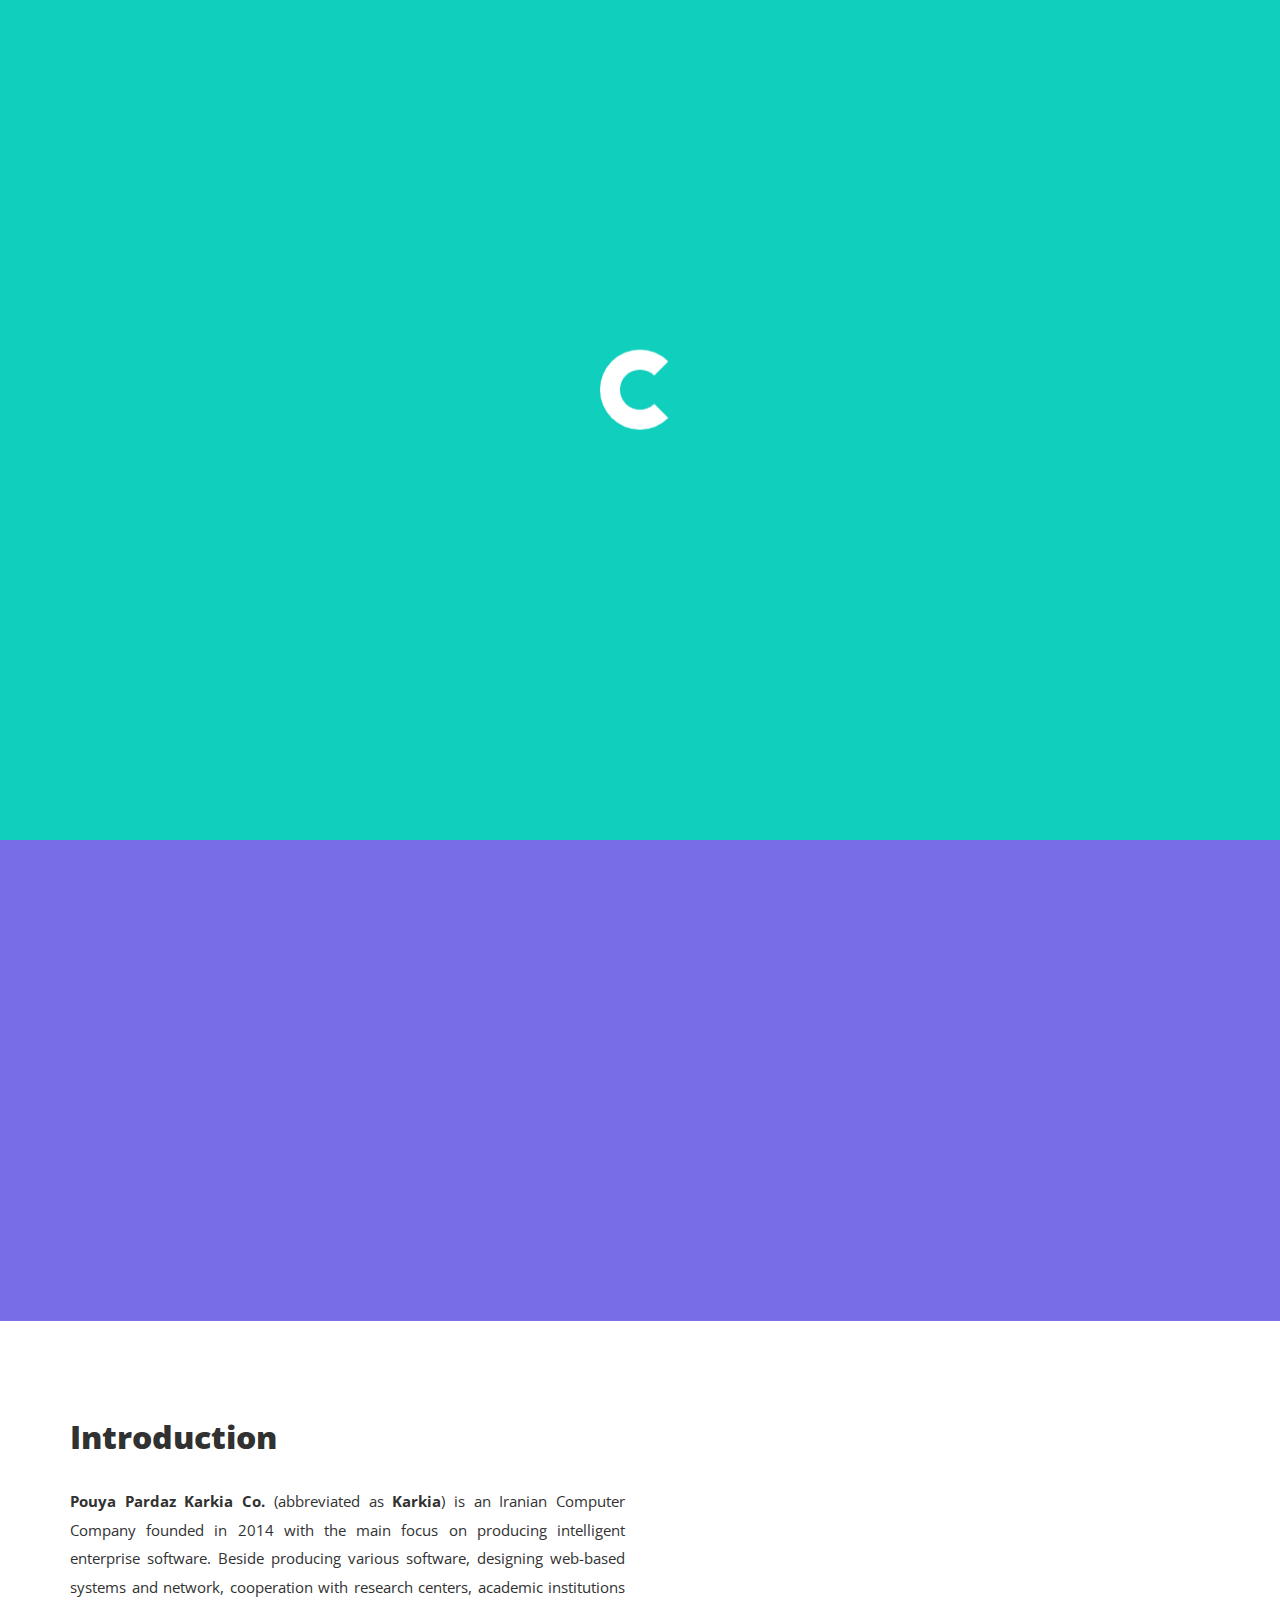
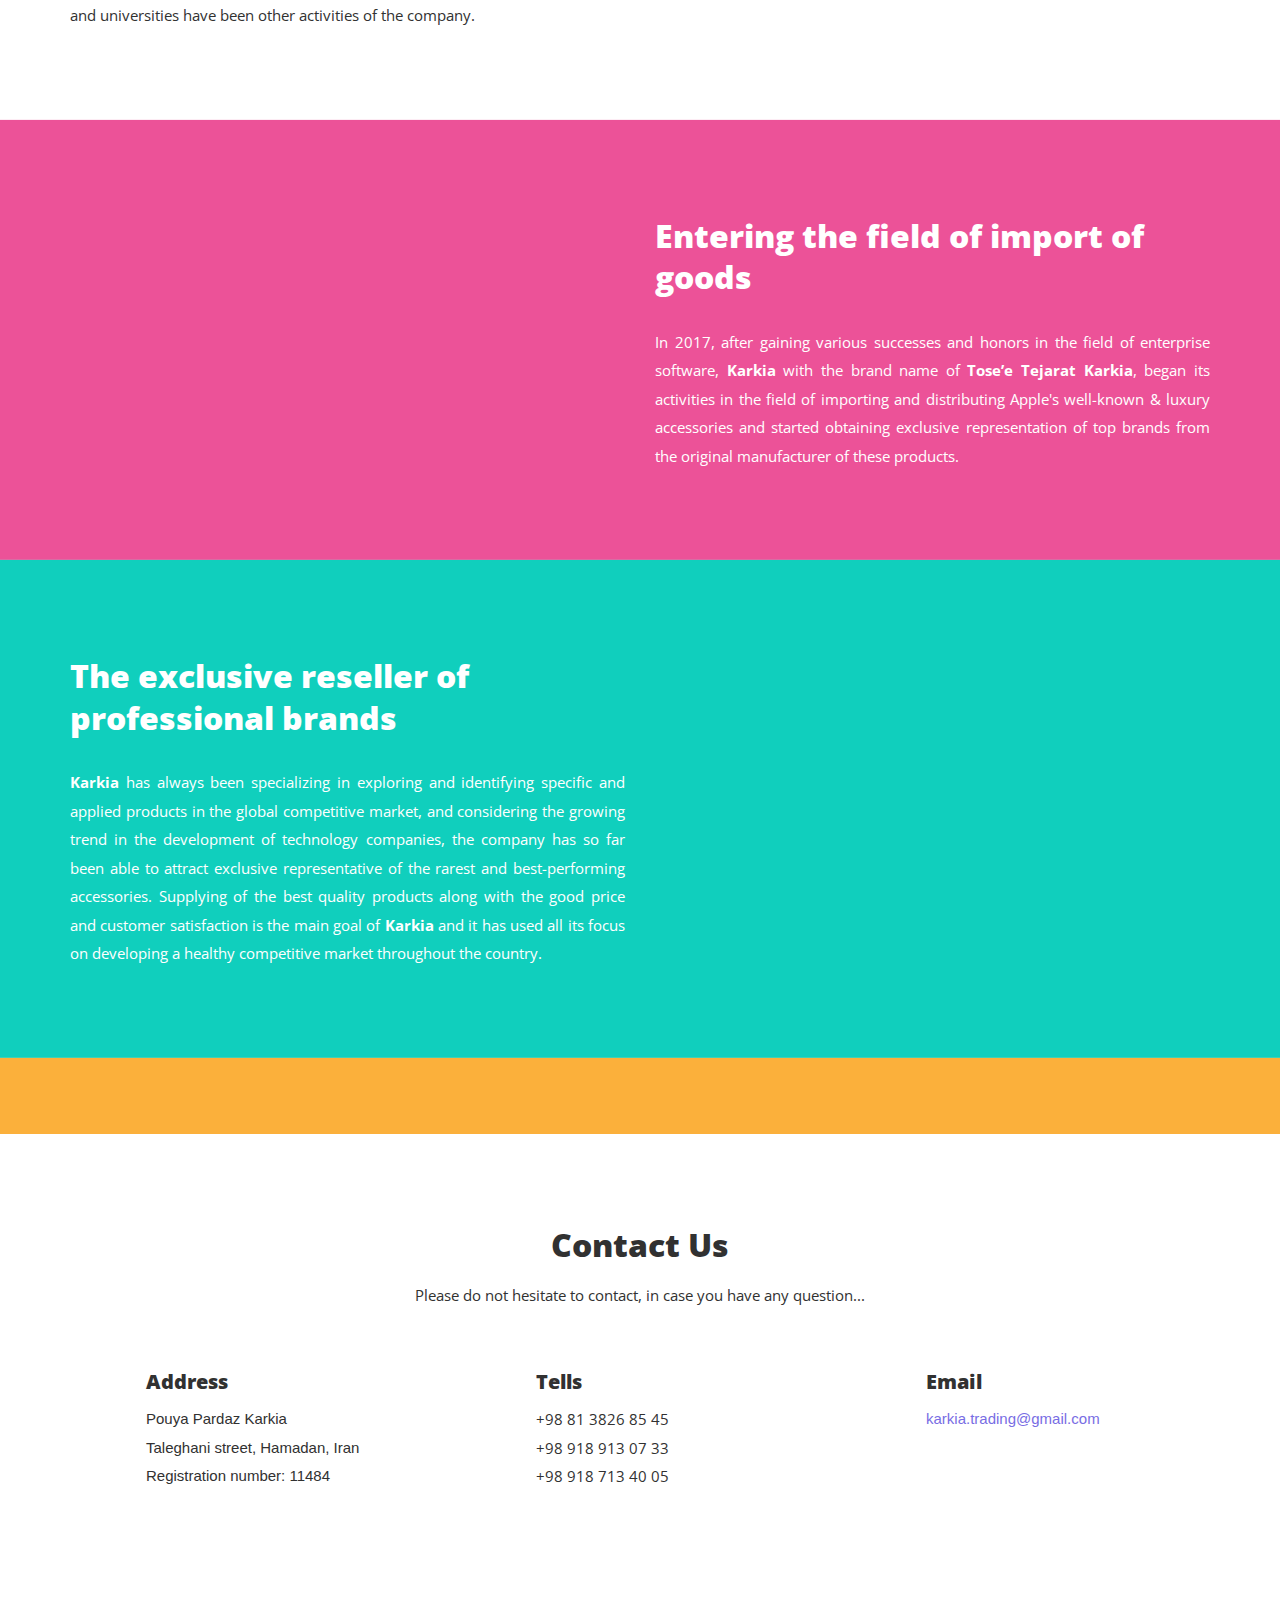
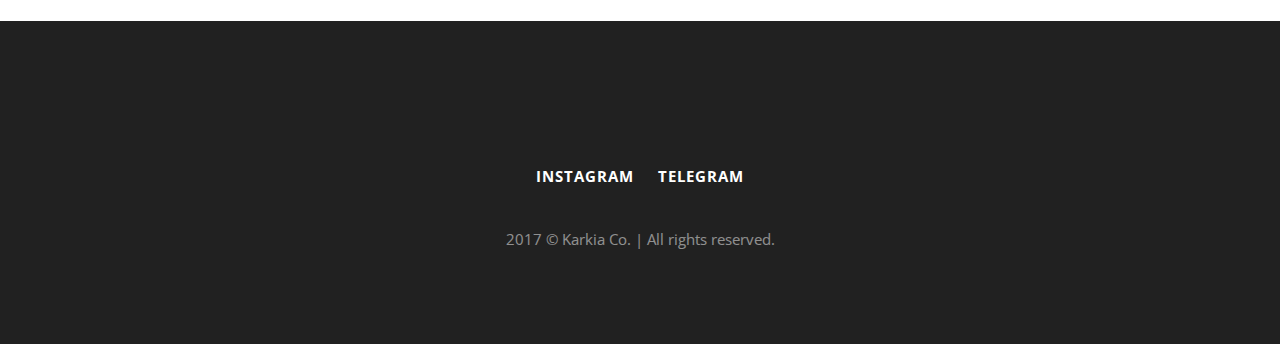
==== en/index.html @ a13c843e "Added english site" ====
<!DOCTYPE html>
<!--[if IE 9 ]><html class="ie ie9 no-js" lang="en"><![endif]-->
<!--[if gt IE 9 | !IE]><!-->
<html class="no-js" lang="en">
<!--<![endif]-->
<head>
    <meta charset="utf-8">
    <meta http-equiv="X-UA-Compatible" content="IE=edge">
    <title>Karkia Co.</title>
    <meta name="description" content="commerce trade karkia">
    <meta name="keywords" content="">
    <meta name="author" content="Kiarash Soleimanzadeh">
    <meta name="viewport" content="width=device-width, initial-scale=1, maximum-scale=1">
    <link rel="apple-touch-icon" href="../assets/images/icon.png">
    <link rel="icon" href="../assets/images/icon.png">
    <link href="https://fonts.googleapis.com/css?family=Lato|Open+Sans" rel="stylesheet">
    <link rel='stylesheet' href='assets/vendor/bootstrap/dist/css/bootstrap.min.css'>
    <link rel='stylesheet' href='assets/stylesheets/vendor.css'>
    <link rel="stylesheet" href="assets/vendor/font-awesome/css/font-awesome.min.css">
    <link rel='stylesheet' href='assets/stylesheets/style.css'>
    <link rel='stylesheet' href='assets/stylesheets/custom.css'>
    <link rel="stylesheet" href="assets/stylesheets/fontiran.css">
    <link rel="stylesheet" href="assets/fonts/yekan.css">
    <link rel="stylesheet" href="assets/fonts/pfont/stylesheet.css">
    <!--link rel="stylesheet" href="assets/stylesheets/rtl.css"-->
    <!--[if lte IE 9]><!-->
    <script src='assets/javascripts/html5shiv.min.js'></script>
    <!--<![endif]-->
</head>
<body class="is-audio-on">

<div class="site">
    <div class="site-loader">
        <div class="site-loader-spinner"></div>
    </div>

    <div class="site-canvas">
        <header class="site-header">
            <nav class="navbar navbar-theme">
                <div class="container">
                    <div class="navbar-header">
                        <button type="button" class="navbar-toggle collapsed" data-toggle="collapse" data-target="#navbar-collapse" aria-expanded="false">
                            <span class="sr-only">Toggle navigation</span>
                            <span class="icon-bar"></span>
                            <span class="icon-bar"></span>
                            <span class="icon-bar"></span>
                        </button>
                        <div class="navbar-brand-wrap">
                            <a class="navbar-brand" href="#">
                                <img src="../assets/images/site-header-logo.png" alt="">

                            </a>
                        </div>
                    </div>

                    <div class="collapse navbar-collapse" id="navbar-collapse">
                        <ul class="nav navbar-nav navbar-right">
                            <li class="active"><a href="#home">Home</a></li>
                            <li><a href="#about">About us</a></li>
                            <li><a href="#brand">Brands</a></li>
                            <li><a href="#contact">Contact</a></li>
                            <li><a href="/" class="lang-link">Fa(IR)</a></li>
                        </ul>
                    </div>
                </div>
            </nav>
        </header>
        <main class="site-main">
            <div id="home" class="section block-primary position-r align-c-xs-max">
                <div id="particles-js" class="site-bg">
                    <div class="site-bg-video"></div>
                    <div class="site-bg-overlay"></div>
                    <div class="site-bg-effect layer" data-depth=".30"></div>
                    <canvas class="site-bg-canvas layer" data-depth=".30"></canvas>
                </div>

                <div class="container">
                    <div class="row row-table">
                        <div class="col-sm-6 m-t-60-xs-max">
                                <div class="col-inner clearfix">
                                    <div data-sr="left">
                                        <svg xmlns="http://www.w3.org/2000/svg" id="homelogo" xmlns:xlink="http://www.w3.org/1999/xlink" x="0px" y="0px" width="512px" height="512px" viewBox="0 0 512 512" enable-background="new 0 0 512 512" xml:space="preserve" class="draw">
                                            <path d="M395.749,272.046c-0.647-64.841,52.879-95.938,55.271-97.483c-30.075-44.01-76.925-50.039-93.62-50.736
                                                c-39.871-4.037-77.798,23.474-98.033,23.474c-20.184,0-51.409-22.877-84.476-22.276c-43.458,0.646-83.529,25.269-105.906,64.19
                                                c-45.152,78.35-11.563,194.42,32.445,257.963c21.504,31.103,47.146,66.038,80.813,64.79c32.421-1.294,44.681-20.979,83.878-20.979
                                                c39.196,0,50.214,20.979,84.524,20.335c34.888-0.648,56.991-31.699,78.347-62.898c24.694-36.084,34.862-71.019,35.462-72.812
                                                C463.679,375.26,396.423,349.495,395.749,272.046z M331.281,81.761C349.15,60.082,361.211,30.005,357.921,0
                                                c-25.739,1.048-56.938,17.145-75.405,38.775c-16.57,19.188-31.074,49.813-27.187,79.218
                                                C284.062,120.235,313.393,103.391,331.281,81.761z"/>
                                            </svg>
                                    </div>
                                </div>
                        </div>
                        <div class="col-sm-6 col-md-p-l-1">
                            <div class="col-inner " data-sr="right">
                                <div class="section-heading">
                                    <h5>Pouya Pardaz Karkia Co. branded:</h5>
                                    <h1>Tose’e Tejarat Karkia</h1>
                                    <p>The exclusive importer and distributor of Apple's premium luxury accessories brands</p>
                                </div>
                                <div class="section-content">
                                    <a class="btn btn-pink m-y-5" href="#brand">Brands</a>
                                    <a class="btn btn-warning m-y-5" href="#contact">Contact</a>
                                </div>
                            </div>
                        </div>
                    </div>
                </div>
            </div>

            <div id="about" class="section block-default align-c-xs-max">
                    <div class="container">
                      <div class="row row-table">
                        <div class="col-sm-6">
                          <div class="col-inner">
                            <div class="section-heading">
                              <h5></h5>
                              <h2 style="text-transform: none;">Introduction</h2>
                            </div> <!-- .section-heading -->
                            <!-- <div class="section-content">
                              <ul class="icon-list align-l m-t-30">
                                <li><img src="#" alt=""> </li>
                                <li><img src="#" alt=""> </li>
                                <li><img src="#" alt=""> </li>
                              </ul>
                              <a class="btn btn-primary m-y-5" href="#brief_2">test</a>
                              <a class="btn btn-invert m-y-5" href="#brief_2">test</a>
                            </div> .section-content -->
                            <div class="section-content">
                                <p class="text-justify"><strong>Pouya Pardaz Karkia Co.</strong> (abbreviated as <strong>Karkia</strong>) is an Iranian Computer Company founded in 2014 with the main focus on producing intelligent enterprise software. Beside producing various software, designing web-based systems and network, cooperation with research centers, academic institutions and universities have been other activities of the company.</p>
                            </div>
                          </div>
                        </div>
                        <div class="col-sm-6 m-t-60-xs-max p-l-60-md-min">
                          <div class="col-inner clearfix about-image-left">
                            <img class="img-responsive float-r-sm-min m-x-auto-xs-max" src="../assets/images/resume.png" alt="" data-sr="right">
                          </div>
                        </div>
                      </div>
                    </div>
                  </div>
                  <div id="brief_2" class="section block-pink align-c-xs-max">
                    <div class="container">
                      <div class="row row-table">
                        <div class="col-sm-6 m-b-60-xs-max p-r-60-md-min">
                          <div class="col-inner clearfix about-image-right">
                            <img class="img-responsive float-l-sm-min m-x-auto-xs-max" src="../assets/images/box.png" alt="" data-sr="left">
                          </div>
                        </div>
                        <div class="col-sm-6">
                          <div class="col-inner">
                            <div class="section-heading">
                              <h5></h5>
                              <h2 style="text-transform: none;">Entering the field of import of goods</h2>
                            </div>
                            <div class="section-content">
                              <p class="text-justify">In 2017, after gaining various successes and honors in the field of enterprise software, <strong>Karkia</strong> with the brand name of <strong>Tose’e Tejarat Karkia</strong>, began its activities in the field of importing and distributing Apple's well-known & luxury accessories and started obtaining exclusive representation of top brands from the original manufacturer of these products.</p>
                            </div>
                          </div>
                        </div>
                      </div>
                    </div>
                  </div>
                  <div id="brief_3" class="section block-success align-c-xs-max">
                    <div class="container">
                      <div class="row row-table">
                        <div class="col-sm-6">
                          <div class="col-inner">
                            <div class="section-heading">
                              <h5></h5>
                              <h2 style="text-transform: none;">The exclusive reseller of professional brands</h2>
                            </div>
                            <div class="section-content">
                                <p class="text-justify"><strong>Karkia</strong> has always been specializing in exploring and identifying specific and applied products in the global competitive market, and considering the growing trend in the development of technology companies, the company has so far been able to attract exclusive representative of the rarest and best-performing accessories. Supplying of the best quality products along with the good price and customer satisfaction is the main goal of <strong>Karkia</strong> and it has used all its focus on developing a healthy competitive market throughout the country.</p>
                            </div>
                          </div>
                        </div>
                        <div class="col-sm-6 m-t-60-xs-max p-l-60-md-min">
                          <div class="col-inner clearfix about-image-left">
                            <img class="img-responsive float-r-sm-min m-x-auto-xs-max" src="../assets/images/loyalty.png" alt="" data-sr="right">
                          </div>
                        </div>
                      </div>
                    </div>
                  </div>

            <div id="brand" class="section block-warning align-c-xs-max">
                <div class="container">
                    <div class="row row-table">
                        <div class="col-sm-12 ">
                            <div class="col-inner">
                                    <div class="heading-title text-center">
                                        <h3 class="text-uppercase">Brands</h3>
                                        <p class="p-top-30 half-txt">Importer and Distributor of the following brands</p>
                                    </div>
                                    <div data-sr="bottom">
                                        <div class="col-md-3 col-sm-3">
                                                <div class="hover ehover1">
                                                    <img class="img-responsive" src="../assets/images/wc.jpg" alt="woodcessories">
                                                    <div class="overlay">
                                                        <h2 style="font-family: sans-serif, Tahoma; font-weight: 300; letter-spacing: 2px;">Woodcessories</h2>
                                                    </div>
                                                </div>
                                            </div>
                                            <div class="col-md-3 col-sm-3">
                                                <div class="hover ehover1">
                                                    <img class="img-responsive" src="../assets/images/st.jpg" alt="satechi">
                                                    <div class="overlay">
                                                        <h2 style="font-family: sans-serif, Tahoma; font-weight: 300; letter-spacing: 2px;">Satechi</h2>
                                                    </div>
                                                </div>
                                            </div>
                                            <div class="col-md-3 col-sm-3">
                                                <div class="hover ehover1">
                                                    <img class="img-responsive" src="../assets/images/nu.jpg" alt="nativeunion">
                                                    <div class="overlay">
                                                        <h2 style="font-family: sans-serif, Tahoma; font-weight: 300; letter-spacing: 2px;">NativeUnion</h2>
                                                    </div>
                                                </div>
                                            </div>
                                            <div class="col-md-3 col-sm-3">
                                                <div class="hover ehover1">
                                                    <img class="img-responsive" src="../assets/images/in.jpg" alt="insta360">
                                                    <div class="overlay">
                                                        <h2 style="font-family: sans-serif, Tahoma; font-weight: 300; letter-spacing: 2px;">Insta360</h2>
                                                    </div>
                                                </div>
                                            </div>
                                    </div>
                                </div>
                            </div>
                        </div>
                    </div>
                </div>
            </div>

            <div id="contact" class="section block-default">
                <div class="container">
                    <div class="section-heading text-center ">
                        <h2>Contact us</h2>
                        <p>Please do not hesitate to contact, in case you have any question...</p>
                    </div>
                    <div class="row section-content m-t-60-sm-min">
                        <div class="col-sm-4 col-md-4 ">
                                <div class="col-inner ">
                                    <div class="icon-box _left">
                                        <div class="icon-box-media">
                                            <img src="../assets/images/visit.png" alt="" data-sr="bottom">
                                        </div>
                                        <div class="icon-box-heading">
                                            <h4>Address</h4>
                                        </div>
                                        <div class="icon-box-content" style="font-family: sans-serif, Arial, Helvetica;">
                                            <span>Pouya Pardaz Karkia</span>
                                            <br>
                                            <span>Taleghani street, Hamadan, Iran</span>
                                            <br>
                                            <span>Registration number: 11484</span>
                                        </div>
                                    </div>
                                </div>
                        </div>
                        <div class="col-sm-4 col-md-4 ">
                                <div class="col-inner ">
                                    <div class="icon-box _left">
                                        <div class="icon-box-media">
                                            <img src="../assets/images/iphone.png" alt="" data-sr="bottom">
                                        </div>
                                        <div class="icon-box-heading">
                                            <h4>Tells</h4>
                                        </div>
                                        <div class="icon-box-content ltr">
                                            <div>+98 81 3826 85 45</div>
                                            <div>+98 918 913 07 33</div>
                                            <div>+98 918 713 40 05</div>
                                        </div>
                                    </div>
                                </div>
                        </div>
                        <div class="col-sm-4 col-md-4 ">
                            <div class="col-inner ">
                                <div class="icon-box _left">
                                    <div class="icon-box-media">
                                        <img src="../assets/images/email.png" alt="" data-sr="bottom">
                                    </div>
                                    <div class="icon-box-heading">
                                        <h4>Email</h4>
                                    </div>
                                    <div class="icon-box-content font-sub">
                                        <span><a style="font-family: sans-serif, Arial, Helvetica;" href="mailto:karkia.trading@gmail.com">karkia.trading@gmail.com</a></span>
                                    </div>
                                </div>
                            </div>
                        </div>
                    </div>
                </div>
            </div>
            <div id="map-canvas"></div>
        </main>
        <footer class="site-footer block-invert">
            <div class="container ">
                <img class="site-footer-logo img-responsive" style="width: 100px;" src="../assets/images/site-header-logo.png" data-sr="bottom">
                <ul class="site-footer-social-list">
                    <li><a href="https://instagram.com/KarkiaCompany" target="_blank">Instagram</a></li>
                    <li><a href="https://t.me/KarkiaCompany" target="_blank">Telegram</a></li>
                </ul>
                <p class="site-footer-copyright">2017 © <a href="#home" target="_blank">Karkia Co.</a> | All rights reserved.</p>
            </div>
        </footer>
    </div>
</div>

<script src="assets/javascripts/jquery-1.11.3.min.js"></script>
<script src='assets/vendor/bootstrap/dist/js/bootstrap.min.js'></script>
<script src='assets/javascripts/plugin.js'></script>
<script src='assets/javascripts/variable-video.js'></script>
<script src='assets/javascripts/main.js'></script>

<!--
<script>
    (function(b,o,i,l,e,r){b.GoogleAnalyticsObject=l;b[l]||(b[l]=
    function(){(b[l].q=b[l].q||[]).push(arguments)});b[l].l=+new Date;
    e=o.createElement(i);r=o.getElementsByTagName(i)[0];
    e.src='https://www.google-analytics.com/analytics.js';
    r.parentNode.insertBefore(e,r)}(window,document,'script','ga'));
    ga('create','UA-XXXXX-X','auto');ga('send','pageview');
</script>
-->
</body>
</html>
---- en/assets/stylesheets/vendor.css ----
@charset "UTF-8";

.mb_YTPBar,.mb_YTPBar span.mb_YTPUrl a{color:#fff}@font-face{font-family:ytpregular;src:url(../fonts/ytp-regular.html)}@font-face{font-family:ytpregular;src:url("[data-uri])format('woff'"),url("../fonts/ytp-regular.ttf)format('truetype'")}.mb_YTPlayer:focus{outline:0}.mbYTP_wrapper{display:block;transform:translateZ(0)translate3d(0,0,0);transform-style:preserve-3d;perspective:1000;-webkit-backface-visibility:hidden;backface-visibility:hidden;box-sizing:border-box}.mb_YTPlayer .loading{position:absolute;top:10px;right:10px;font-size:12px;color:#fff;background:rgba(0,0,0,.51);text-align:center;padding:2px 4px;border-radius:5px;font-family:Droid Sans,sans-serif;-webkit-animation:fade .1s infinite alternate;animation:fade .1s infinite alternate}@-webkit-keyframes fade{0%{opacity:.5}100%{opacity:1}}@keyframes fade{0%{opacity:.5}100%{opacity:1}}.fullscreen{display:block!important;position:fixed!important;width:100%!important;height:100%!important;top:0!important;left:0!important;margin:0!important;border:none!important;opacity:1!important}.mbYTP_wrapper iframe{max-width:4000px!important}.inline_YTPlayer{margin-bottom:20px;vertical-align:top;position:relative;left:0;overflow:hidden;border-radius:4px;box-shadow:0 0 5px rgba(0,0,0,.7);background:rgba(0,0,0,.5)}.inline_YTPlayer img{border:none!important;margin:0!important;padding:0!important;transform:none!important}.mb_YTPBar,.mb_YTPBar .buttonBar{box-sizing:border-box;left:0;padding:5px;width:100%}.mb_YTPBar .ytpicon{font-size:20px;font-family:ytpregular}.mb_YTPBar .mb_YTPUrl.ytpicon{font-size:30px}.mb_YTPBar{transition:opacity .5s;display:block;height:10px;background:#333;position:fixed;bottom:0;text-align:left;z-index:1000;font:14px/16px sans-serif;opacity:.1}.mb_YTPBar.visible,.mb_YTPBar:hover{opacity:1}.mb_YTPBar .buttonBar{transition:all .5s;background:0 0;font:12px/14px Calibri;position:absolute;top:-30px}.mb_YTPBar:hover .buttonBar{background:rgba(0,0,0,.4)}.mb_YTPBar span{display:inline-block;font:16px/20px Calibri,sans-serif;position:relative;width:30px;height:25px;vertical-align:middle}.mb_YTPBar span.mb_YTPTime{width:130px}.mb_YTPBar span.mb_OnlyYT,.mb_YTPBar span.mb_YTPUrl{position:absolute;width:auto;display:block;top:6px;right:10px;cursor:pointer}.mb_YTPBar span.mb_YTPUrl img{width:60px}.mb_YTPBar span.mb_OnlyYT{left:300px;right:auto}.mb_YTPBar span.mb_OnlyYT img{width:25px}.mb_YTPBar .mb_YTPMuteUnmute,.mb_YTPBar .mb_YTPPlaypause,.mb_YTPlayer .mb_YTPBar .mb_YTPPlaypause img{cursor:pointer}.mb_YTPBar .mb_YTPProgress{height:10px;width:100%;background:#222;bottom:0;left:0}.mb_YTPBar .mb_YTPLoaded{height:10px;width:0;background:#444;left:0}.mb_YTPBar .mb_YTPseekbar{height:10px;width:0;background:#000;bottom:0;left:0;box-shadow:rgba(82,82,82,.47)1px 1px 3px}.mb_YTPBar .YTPOverlay{backface-visibility:hidden;-webkit-backface-visibility:hidden;-webkit-transform-style:"flat";box-sizing:border-box}.YTPOverlay.raster{background:url(images/raster.html)}.YTPOverlay.raster.retina{background:url(images/raster%402x.html)}.YTPOverlay.raster-dot{background:url(images/raster_dot.html)}.YTPOverlay.raster-dot.retina{background:url(images/raster_dot%402x.html)}.mb_YTPBar .simpleSlider{position:relative;width:100px;height:10px;border:1px solid #fff;overflow:hidden;box-sizing:border-box;margin-right:10px;cursor:pointer!important;border-radius:3px}.mb_YTPBar.compact .simpleSlider{width:40px}.mb_YTPBar .simpleSlider.muted{opacity:.3}.mb_YTPBar .level{position:absolute;left:0;bottom:0;background-color:#fff;box-sizing:border-box}.mb_YTPBar .level.horizontal{height:100%;width:0}.mb_YTPBar .level.vertical{height:auto;width:100%}

.kenburnsy{position:relative;overflow:hidden;width:100%}.kenburnsy.fullscreen{position:absolute;top:0;right:0;bottom:0;left:0;z-index:-1}.kenburnsy img{display:none}.kenburnsy .slide{position:absolute;top:0;right:0;bottom:0;left:0;background-position:center center;-webkit-background-size:cover;background-size:cover;background-repeat:no-repeat;-webkit-transform:translateZ(0);transform:translateZ(0);-webkit-transform-origin:center;-ms-transform-origin:center;transform-origin:center}.ss{position:relative;overflow:hidden;width:100%}.ss.fullscreen{position:absolute;top:0;right:0;bottom:0;left:0;z-index:-1}.ss img{display:none}.ss .slide{position:absolute;top:0;right:0;bottom:0;left:0;background-position:center center;-webkit-background-size:cover;background-size:cover;background-repeat:no-repeat;-webkit-transform:translateZ(0);transform:translateZ(0);-webkit-transform-origin:center;-ms-transform-origin:center;transform-origin:center}

.waves-effect{position:relative;cursor:pointer;display:inline-block;overflow:hidden;-webkit-user-select:none;-moz-user-select:none;-ms-user-select:none;user-select:none;-webkit-tap-highlight-color:transparent}.waves-effect .waves-ripple{position:absolute;border-radius:50%;width:100px;height:100px;margin-top:-50px;margin-left:-50px;opacity:0;background:rgba(0,0,0,.2);background:-webkit-radial-gradient(rgba(0,0,0,.2) 0,rgba(0,0,0,.3) 40%,rgba(0,0,0,.4) 50%,rgba(0,0,0,.5) 60%,rgba(255,255,255,0) 70%);background:-o-radial-gradient(rgba(0,0,0,.2) 0,rgba(0,0,0,.3) 40%,rgba(0,0,0,.4) 50%,rgba(0,0,0,.5) 60%,rgba(255,255,255,0) 70%);background:-moz-radial-gradient(rgba(0,0,0,.2) 0,rgba(0,0,0,.3) 40%,rgba(0,0,0,.4) 50%,rgba(0,0,0,.5) 60%,rgba(255,255,255,0) 70%);background:radial-gradient(rgba(0,0,0,.2) 0,rgba(0,0,0,.3) 40%,rgba(0,0,0,.4) 50%,rgba(0,0,0,.5) 60%,rgba(255,255,255,0) 70%);-webkit-transition:all .5s ease-out;-moz-transition:all .5s ease-out;-o-transition:all .5s ease-out;transition:all .5s ease-out;-webkit-transition-property:-webkit-transform,opacity;-moz-transition-property:-moz-transform,opacity;-o-transition-property:-o-transform,opacity;transition-property:transform,opacity;-webkit-transform:scale(0) translate(0,0);-moz-transform:scale(0) translate(0,0);-ms-transform:scale(0) translate(0,0);-o-transform:scale(0) translate(0,0);transform:scale(0) translate(0,0);pointer-events:none}.waves-effect.waves-light .waves-ripple{background:rgba(255,255,255,.4);background:-webkit-radial-gradient(rgba(255,255,255,.2) 0,rgba(255,255,255,.3) 40%,rgba(255,255,255,.4) 50%,rgba(255,255,255,.5) 60%,rgba(255,255,255,0) 70%);background:-o-radial-gradient(rgba(255,255,255,.2) 0,rgba(255,255,255,.3) 40%,rgba(255,255,255,.4) 50%,rgba(255,255,255,.5) 60%,rgba(255,255,255,0) 70%);background:-moz-radial-gradient(rgba(255,255,255,.2) 0,rgba(255,255,255,.3) 40%,rgba(255,255,255,.4) 50%,rgba(255,255,255,.5) 60%,rgba(255,255,255,0) 70%);background:radial-gradient(rgba(255,255,255,.2) 0,rgba(255,255,255,.3) 40%,rgba(255,255,255,.4) 50%,rgba(255,255,255,.5) 60%,rgba(255,255,255,0) 70%)}.waves-effect.waves-classic .waves-ripple{background:rgba(0,0,0,.2)}.waves-effect.waves-classic.waves-light .waves-ripple{background:rgba(255,255,255,.4)}.waves-notransition{-webkit-transition:none!important;-moz-transition:none!important;-o-transition:none!important;transition:none!important}.waves-button,.waves-circle{-webkit-transform:translateZ(0);-moz-transform:translateZ(0);-ms-transform:translateZ(0);-o-transform:translateZ(0);transform:translateZ(0);-webkit-mask-image:-webkit-radial-gradient(circle,#fff 100%,#000 100%)}.waves-button,.waves-button:hover,.waves-button:visited,.waves-button-input{white-space:nowrap;vertical-align:middle;cursor:pointer;border:none;outline:none;color:inherit;background-color:transparent;font-size:1em;line-height:1em;text-align:center;text-decoration:none;z-index:1}.waves-button{padding:.85em 1.1em;border-radius:.2em}.waves-button-input{margin:0;padding:.85em 1.1em}.waves-input-wrapper{border-radius:.2em;vertical-align:bottom}.waves-input-wrapper.waves-button{padding:0}.waves-input-wrapper .waves-button-input{position:relative;top:0;left:0;z-index:1}.waves-circle{text-align:center;width:2.5em;height:2.5em;line-height:2.5em;border-radius:50%}.waves-float{-webkit-mask-image:none;-webkit-box-shadow:0 1px 1.5px 1px rgba(0,0,0,.12);box-shadow:0 1px 1.5px 1px rgba(0,0,0,.12);-webkit-transition:all 300ms;-moz-transition:all 300ms;-o-transition:all 300ms;transition:all 300ms}.waves-float:active{-webkit-box-shadow:0 8px 20px 1px rgba(0,0,0,.3);box-shadow:0 8px 20px 1px rgba(0,0,0,.3)}.waves-block{display:block}
---- en/assets/stylesheets/style.css ----
/**
 * import
 * --------------------------------------------------
 */
@import url("https://fonts.googleapis.com/css?family=Open+Sans:300italic,400italic,600italic,700italic,800italic,400,300,600,700,800");
@import url("https://fonts.googleapis.com/css?family=Merriweather:400,300,300italic,400italic,700,700italic,900,900italic");
/**
 * helper
 * --------------------------------------------------
 */
/**
 * clearfix
 */
.clearfix:before,
.clearfix:after {
  content: "";
  display: table;
}

.clearfix:after {
  clear: both;
}

/**
 * float
 */
.float-r {
  float: right !important;
}

.float-l {
  float: left !important;
}

.float-n {
  float: none !important;
}

@media (min-width: 480px) {
  .float-r-xs-min {
    float: right !important;
  }
  .float-l-xs-min {
    float: left !important;
  }
  .float-n-xs-min {
    float: none !important;
  }
}

@media (min-width: 768px) {
  .float-r-sm-min {
    float: right !important;
  }
  .float-l-sm-min {
    float: left !important;
  }
  .float-n-sm-min {
    float: none !important;
  }
}

@media (min-width: 992px) {
  .float-r-md-min {
    float: right !important;
  }
  .float-l-md-min {
    float: left !important;
  }
  .float-n-md-min {
    float: none !important;
  }
}

@media (max-width: 767px) {
  .float-r-xs-max {
    float: right !important;
  }
  .float-l-xs-max {
    float: left !important;
  }
  .float-n-xs-max {
    float: none !important;
  }
}

@media (max-width: 991px) {
  .float-r-sm-max {
    float: right !important;
  }
  .float-l-sm-max {
    float: left !important;
  }
  .float-n-sm-max {
    float: none !important;
  }
}

@media (max-width: 1199px) {
  .float-r-md-max {
    float: right !important;
  }
  .float-l-md-max {
    float: left !important;
  }
  .float-n-md-max {
    float: none !important;
  }
}

/**
 * margin
 */
.m-a-0 {
  margin: 0px !important;
}

.m-x-0 {
  margin-right: 0px !important;
  margin-left: 0px !important;
}

.m-y-0 {
  margin-top: 0px !important;
  margin-bottom: 0px !important;
}

.m-x-auto {
  margin-right: auto;
  margin-left: auto;
}

.m-t-0 {
  margin-top: 0px !important;
}

.m-r-0 {
  margin-right: 0px !important;
}

.m-b-0 {
  margin-bottom: 0px !important;
}

.m-l-0 {
  margin-left: 0px !important;
}

.m-a-5 {
  margin: 5px !important;
}

.m-x-5 {
  margin-right: 5px !important;
  margin-left: 5px !important;
}

.m-y-5 {
  margin-top: 5px !important;
  margin-bottom: 5px !important;
}

.m-t-5 {
  margin-top: 5px !important;
}

.m-r-5 {
  margin-right: 5px !important;
}

.m-b-5 {
  margin-bottom: 5px !important;
}

.m-l-5 {
  margin-left: 5px !important;
}

.m-a-10 {
  margin: 10px !important;
}

.m-x-10 {
  margin-right: 10px !important;
  margin-left: 10px !important;
}

.m-y-10 {
  margin-top: 10px !important;
  margin-bottom: 10px !important;
}

.m-t-10 {
  margin-top: 10px !important;
}

.m-r-10 {
  margin-right: 10px !important;
}

.m-b-10 {
  margin-bottom: 10px !important;
}

.m-l-10 {
  margin-left: 10px !important;
}

.m-a-15 {
  margin: 15px !important;
}

.m-x-15 {
  margin-right: 15px !important;
  margin-left: 15px !important;
}

.m-y-15 {
  margin-top: 15px !important;
  margin-bottom: 15px !important;
}

.m-t-15 {
  margin-top: 15px !important;
}

.m-r-15 {
  margin-right: 15px !important;
}

.m-b-15 {
  margin-bottom: 15px !important;
}

.m-l-15 {
  margin-left: 15px !important;
}

.m-a-20 {
  margin: 20px !important;
}

.m-x-20 {
  margin-right: 20px !important;
  margin-left: 20px !important;
}

.m-y-20 {
  margin-top: 20px !important;
  margin-bottom: 20px !important;
}

.m-t-20 {
  margin-top: 20px !important;
}

.m-r-20 {
  margin-right: 20px !important;
}

.m-b-20 {
  margin-bottom: 20px !important;
}

.m-l-20 {
  margin-left: 20px !important;
}

.m-a-25 {
  margin: 25px !important;
}

.m-x-25 {
  margin-right: 25px !important;
  margin-left: 25px !important;
}

.m-y-25 {
  margin-top: 25px !important;
  margin-bottom: 25px !important;
}

.m-t-25 {
  margin-top: 25px !important;
}

.m-r-25 {
  margin-right: 25px !important;
}

.m-b-25 {
  margin-bottom: 25px !important;
}

.m-l-25 {
  margin-left: 25px !important;
}

.m-a-30 {
  margin: 30px !important;
}

.m-x-30 {
  margin-right: 30px !important;
  margin-left: 30px !important;
}

.m-y-30 {
  margin-top: 30px !important;
  margin-bottom: 30px !important;
}

.m-t-30 {
  margin-top: 30px !important;
}

.m-r-30 {
  margin-right: 30px !important;
}

.m-b-30 {
  margin-bottom: 30px !important;
}

.m-l-30 {
  margin-left: 30px !important;
}

.m-a-35 {
  margin: 35px !important;
}

.m-x-35 {
  margin-right: 35px !important;
  margin-left: 35px !important;
}

.m-y-35 {
  margin-top: 35px !important;
  margin-bottom: 35px !important;
}

.m-t-35 {
  margin-top: 35px !important;
}

.m-r-35 {
  margin-right: 35px !important;
}

.m-b-35 {
  margin-bottom: 35px !important;
}

.m-l-35 {
  margin-left: 35px !important;
}

.m-a-40 {
  margin: 40px !important;
}

.m-x-40 {
  margin-right: 40px !important;
  margin-left: 40px !important;
}

.m-y-40 {
  margin-top: 40px !important;
  margin-bottom: 40px !important;
}

.m-t-40 {
  margin-top: 40px !important;
}

.m-r-40 {
  margin-right: 40px !important;
}

.m-b-40 {
  margin-bottom: 40px !important;
}

.m-l-40 {
  margin-left: 40px !important;
}

.m-a-45 {
  margin: 45px !important;
}

.m-x-45 {
  margin-right: 45px !important;
  margin-left: 45px !important;
}

.m-y-45 {
  margin-top: 45px !important;
  margin-bottom: 45px !important;
}

.m-t-45 {
  margin-top: 45px !important;
}

.m-r-45 {
  margin-right: 45px !important;
}

.m-b-45 {
  margin-bottom: 45px !important;
}

.m-l-45 {
  margin-left: 45px !important;
}

.m-a-50 {
  margin: 50px !important;
}

.m-x-50 {
  margin-right: 50px !important;
  margin-left: 50px !important;
}

.m-y-50 {
  margin-top: 50px !important;
  margin-bottom: 50px !important;
}

.m-t-50 {
  margin-top: 50px !important;
}

.m-r-50 {
  margin-right: 50px !important;
}

.m-b-50 {
  margin-bottom: 50px !important;
}

.m-l-50 {
  margin-left: 50px !important;
}

.m-a-55 {
  margin: 55px !important;
}

.m-x-55 {
  margin-right: 55px !important;
  margin-left: 55px !important;
}

.m-y-55 {
  margin-top: 55px !important;
  margin-bottom: 55px !important;
}

.m-t-55 {
  margin-top: 55px !important;
}

.m-r-55 {
  margin-right: 55px !important;
}

.m-b-55 {
  margin-bottom: 55px !important;
}

.m-l-55 {
  margin-left: 55px !important;
}

.m-a-60 {
  margin: 60px !important;
}

.m-x-60 {
  margin-right: 60px !important;
  margin-left: 60px !important;
}

.m-y-60 {
  margin-top: 60px !important;
  margin-bottom: 60px !important;
}

.m-t-60 {
  margin-top: 60px !important;
}

.m-r-60 {
  margin-right: 60px !important;
}

.m-b-60 {
  margin-bottom: 60px !important;
}

.m-l-60 {
  margin-left: 60px !important;
}

@media (min-width: 480px) {
  .m-a-0-xs-min {
    margin: 0px !important;
  }
  .m-x-0-xs-min {
    margin-right: 0px !important;
    margin-left: 0px !important;
  }
  .m-y-0-xs-min {
    margin-top: 0px !important;
    margin-bottom: 0px !important;
  }
  .m-x-auto-xs-min {
    margin-right: auto;
    margin-left: auto;
  }
  .m-t-0-xs-min {
    margin-top: 0px !important;
  }
  .m-r-0-xs-min {
    margin-right: 0px !important;
  }
  .m-b-0-xs-min {
    margin-bottom: 0px !important;
  }
  .m-l-0-xs-min {
    margin-left: 0px !important;
  }
  .m-a-5-xs-min {
    margin: 5px !important;
  }
  .m-x-5-xs-min {
    margin-right: 5px !important;
    margin-left: 5px !important;
  }
  .m-y-5-xs-min {
    margin-top: 5px !important;
    margin-bottom: 5px !important;
  }
  .m-t-5-xs-min {
    margin-top: 5px !important;
  }
  .m-r-5-xs-min {
    margin-right: 5px !important;
  }
  .m-b-5-xs-min {
    margin-bottom: 5px !important;
  }
  .m-l-5-xs-min {
    margin-left: 5px !important;
  }
  .m-a-10-xs-min {
    margin: 10px !important;
  }
  .m-x-10-xs-min {
    margin-right: 10px !important;
    margin-left: 10px !important;
  }
  .m-y-10-xs-min {
    margin-top: 10px !important;
    margin-bottom: 10px !important;
  }
  .m-t-10-xs-min {
    margin-top: 10px !important;
  }
  .m-r-10-xs-min {
    margin-right: 10px !important;
  }
  .m-b-10-xs-min {
    margin-bottom: 10px !important;
  }
  .m-l-10-xs-min {
    margin-left: 10px !important;
  }
  .m-a-15-xs-min {
    margin: 15px !important;
  }
  .m-x-15-xs-min {
    margin-right: 15px !important;
    margin-left: 15px !important;
  }
  .m-y-15-xs-min {
    margin-top: 15px !important;
    margin-bottom: 15px !important;
  }
  .m-t-15-xs-min {
    margin-top: 15px !important;
  }
  .m-r-15-xs-min {
    margin-right: 15px !important;
  }
  .m-b-15-xs-min {
    margin-bottom: 15px !important;
  }
  .m-l-15-xs-min {
    margin-left: 15px !important;
  }
  .m-a-20-xs-min {
    margin: 20px !important;
  }
  .m-x-20-xs-min {
    margin-right: 20px !important;
    margin-left: 20px !important;
  }
  .m-y-20-xs-min {
    margin-top: 20px !important;
    margin-bottom: 20px !important;
  }
  .m-t-20-xs-min {
    margin-top: 20px !important;
  }
  .m-r-20-xs-min {
    margin-right: 20px !important;
  }
  .m-b-20-xs-min {
    margin-bottom: 20px !important;
  }
  .m-l-20-xs-min {
    margin-left: 20px !important;
  }
  .m-a-25-xs-min {
    margin: 25px !important;
  }
  .m-x-25-xs-min {
    margin-right: 25px !important;
    margin-left: 25px !important;
  }
  .m-y-25-xs-min {
    margin-top: 25px !important;
    margin-bottom: 25px !important;
  }
  .m-t-25-xs-min {
    margin-top: 25px !important;
  }
  .m-r-25-xs-min {
    margin-right: 25px !important;
  }
  .m-b-25-xs-min {
    margin-bottom: 25px !important;
  }
  .m-l-25-xs-min {
    margin-left: 25px !important;
  }
  .m-a-30-xs-min {
    margin: 30px !important;
  }
  .m-x-30-xs-min {
    margin-right: 30px !important;
    margin-left: 30px !important;
  }
  .m-y-30-xs-min {
    margin-top: 30px !important;
    margin-bottom: 30px !important;
  }
  .m-t-30-xs-min {
    margin-top: 30px !important;
  }
  .m-r-30-xs-min {
    margin-right: 30px !important;
  }
  .m-b-30-xs-min {
    margin-bottom: 30px !important;
  }
  .m-l-30-xs-min {
    margin-left: 30px !important;
  }
  .m-a-35-xs-min {
    margin: 35px !important;
  }
  .m-x-35-xs-min {
    margin-right: 35px !important;
    margin-left: 35px !important;
  }
  .m-y-35-xs-min {
    margin-top: 35px !important;
    margin-bottom: 35px !important;
  }
  .m-t-35-xs-min {
    margin-top: 35px !important;
  }
  .m-r-35-xs-min {
    margin-right: 35px !important;
  }
  .m-b-35-xs-min {
    margin-bottom: 35px !important;
  }
  .m-l-35-xs-min {
    margin-left: 35px !important;
  }
  .m-a-40-xs-min {
    margin: 40px !important;
  }
  .m-x-40-xs-min {
    margin-right: 40px !important;
    margin-left: 40px !important;
  }
  .m-y-40-xs-min {
    margin-top: 40px !important;
    margin-bottom: 40px !important;
  }
  .m-t-40-xs-min {
    margin-top: 40px !important;
  }
  .m-r-40-xs-min {
    margin-right: 40px !important;
  }
  .m-b-40-xs-min {
    margin-bottom: 40px !important;
  }
  .m-l-40-xs-min {
    margin-left: 40px !important;
  }
  .m-a-45-xs-min {
    margin: 45px !important;
  }
  .m-x-45-xs-min {
    margin-right: 45px !important;
    margin-left: 45px !important;
  }
  .m-y-45-xs-min {
    margin-top: 45px !important;
    margin-bottom: 45px !important;
  }
  .m-t-45-xs-min {
    margin-top: 45px !important;
  }
  .m-r-45-xs-min {
    margin-right: 45px !important;
  }
  .m-b-45-xs-min {
    margin-bottom: 45px !important;
  }
  .m-l-45-xs-min {
    margin-left: 45px !important;
  }
  .m-a-50-xs-min {
    margin: 50px !important;
  }
  .m-x-50-xs-min {
    margin-right: 50px !important;
    margin-left: 50px !important;
  }
  .m-y-50-xs-min {
    margin-top: 50px !important;
    margin-bottom: 50px !important;
  }
  .m-t-50-xs-min {
    margin-top: 50px !important;
  }
  .m-r-50-xs-min {
    margin-right: 50px !important;
  }
  .m-b-50-xs-min {
    margin-bottom: 50px !important;
  }
  .m-l-50-xs-min {
    margin-left: 50px !important;
  }
  .m-a-55-xs-min {
    margin: 55px !important;
  }
  .m-x-55-xs-min {
    margin-right: 55px !important;
    margin-left: 55px !important;
  }
  .m-y-55-xs-min {
    margin-top: 55px !important;
    margin-bottom: 55px !important;
  }
  .m-t-55-xs-min {
    margin-top: 55px !important;
  }
  .m-r-55-xs-min {
    margin-right: 55px !important;
  }
  .m-b-55-xs-min {
    margin-bottom: 55px !important;
  }
  .m-l-55-xs-min {
    margin-left: 55px !important;
  }
  .m-a-60-xs-min {
    margin: 60px !important;
  }
  .m-x-60-xs-min {
    margin-right: 60px !important;
    margin-left: 60px !important;
  }
  .m-y-60-xs-min {
    margin-top: 60px !important;
    margin-bottom: 60px !important;
  }
  .m-t-60-xs-min {
    margin-top: 60px !important;
  }
  .m-r-60-xs-min {
    margin-right: 60px !important;
  }
  .m-b-60-xs-min {
    margin-bottom: 60px !important;
  }
  .m-l-60-xs-min {
    margin-left: 60px !important;
  }
}

@media (min-width: 768px) {
  .m-a-0-sm-min {
    margin: 0px !important;
  }
  .m-x-0-sm-min {
    margin-right: 0px !important;
    margin-left: 0px !important;
  }
  .m-y-0-sm-min {
    margin-top: 0px !important;
    margin-bottom: 0px !important;
  }
  .m-x-auto-sm-min {
    margin-right: auto;
    margin-left: auto;
  }
  .m-t-0-sm-min {
    margin-top: 0px !important;
  }
  .m-r-0-sm-min {
    margin-right: 0px !important;
  }
  .m-b-0-sm-min {
    margin-bottom: 0px !important;
  }
  .m-l-0-sm-min {
    margin-left: 0px !important;
  }
  .m-a-5-sm-min {
    margin: 5px !important;
  }
  .m-x-5-sm-min {
    margin-right: 5px !important;
    margin-left: 5px !important;
  }
  .m-y-5-sm-min {
    margin-top: 5px !important;
    margin-bottom: 5px !important;
  }
  .m-t-5-sm-min {
    margin-top: 5px !important;
  }
  .m-r-5-sm-min {
    margin-right: 5px !important;
  }
  .m-b-5-sm-min {
    margin-bottom: 5px !important;
  }
  .m-l-5-sm-min {
    margin-left: 5px !important;
  }
  .m-a-10-sm-min {
    margin: 10px !important;
  }
  .m-x-10-sm-min {
    margin-right: 10px !important;
    margin-left: 10px !important;
  }
  .m-y-10-sm-min {
    margin-top: 10px !important;
    margin-bottom: 10px !important;
  }
  .m-t-10-sm-min {
    margin-top: 10px !important;
  }
  .m-r-10-sm-min {
    margin-right: 10px !important;
  }
  .m-b-10-sm-min {
    margin-bottom: 10px !important;
  }
  .m-l-10-sm-min {
    margin-left: 10px !important;
  }
  .m-a-15-sm-min {
    margin: 15px !important;
  }
  .m-x-15-sm-min {
    margin-right: 15px !important;
    margin-left: 15px !important;
  }
  .m-y-15-sm-min {
    margin-top: 15px !important;
    margin-bottom: 15px !important;
  }
  .m-t-15-sm-min {
    margin-top: 15px !important;
  }
  .m-r-15-sm-min {
    margin-right: 15px !important;
  }
  .m-b-15-sm-min {
    margin-bottom: 15px !important;
  }
  .m-l-15-sm-min {
    margin-left: 15px !important;
  }
  .m-a-20-sm-min {
    margin: 20px !important;
  }
  .m-x-20-sm-min {
    margin-right: 20px !important;
    margin-left: 20px !important;
  }
  .m-y-20-sm-min {
    margin-top: 20px !important;
    margin-bottom: 20px !important;
  }
  .m-t-20-sm-min {
    margin-top: 20px !important;
  }
  .m-r-20-sm-min {
    margin-right: 20px !important;
  }
  .m-b-20-sm-min {
    margin-bottom: 20px !important;
  }
  .m-l-20-sm-min {
    margin-left: 20px !important;
  }
  .m-a-25-sm-min {
    margin: 25px !important;
  }
  .m-x-25-sm-min {
    margin-right: 25px !important;
    margin-left: 25px !important;
  }
  .m-y-25-sm-min {
    margin-top: 25px !important;
    margin-bottom: 25px !important;
  }
  .m-t-25-sm-min {
    margin-top: 25px !important;
  }
  .m-r-25-sm-min {
    margin-right: 25px !important;
  }
  .m-b-25-sm-min {
    margin-bottom: 25px !important;
  }
  .m-l-25-sm-min {
    margin-left: 25px !important;
  }
  .m-a-30-sm-min {
    margin: 30px !important;
  }
  .m-x-30-sm-min {
    margin-right: 30px !important;
    margin-left: 30px !important;
  }
  .m-y-30-sm-min {
    margin-top: 30px !important;
    margin-bottom: 30px !important;
  }
  .m-t-30-sm-min {
    margin-top: 30px !important;
  }
  .m-r-30-sm-min {
    margin-right: 30px !important;
  }
  .m-b-30-sm-min {
    margin-bottom: 30px !important;
  }
  .m-l-30-sm-min {
    margin-left: 30px !important;
  }
  .m-a-35-sm-min {
    margin: 35px !important;
  }
  .m-x-35-sm-min {
    margin-right: 35px !important;
    margin-left: 35px !important;
  }
  .m-y-35-sm-min {
    margin-top: 35px !important;
    margin-bottom: 35px !important;
  }
  .m-t-35-sm-min {
    margin-top: 35px !important;
  }
  .m-r-35-sm-min {
    margin-right: 35px !important;
  }
  .m-b-35-sm-min {
    margin-bottom: 35px !important;
  }
  .m-l-35-sm-min {
    margin-left: 35px !important;
  }
  .m-a-40-sm-min {
    margin: 40px !important;
  }
  .m-x-40-sm-min {
    margin-right: 40px !important;
    margin-left: 40px !important;
  }
  .m-y-40-sm-min {
    margin-top: 40px !important;
    margin-bottom: 40px !important;
  }
  .m-t-40-sm-min {
    margin-top: 40px !important;
  }
  .m-r-40-sm-min {
    margin-right: 40px !important;
  }
  .m-b-40-sm-min {
    margin-bottom: 40px !important;
  }
  .m-l-40-sm-min {
    margin-left: 40px !important;
  }
  .m-a-45-sm-min {
    margin: 45px !important;
  }
  .m-x-45-sm-min {
    margin-right: 45px !important;
    margin-left: 45px !important;
  }
  .m-y-45-sm-min {
    margin-top: 45px !important;
    margin-bottom: 45px !important;
  }
  .m-t-45-sm-min {
    margin-top: 45px !important;
  }
  .m-r-45-sm-min {
    margin-right: 45px !important;
  }
  .m-b-45-sm-min {
    margin-bottom: 45px !important;
  }
  .m-l-45-sm-min {
    margin-left: 45px !important;
  }
  .m-a-50-sm-min {
    margin: 50px !important;
  }
  .m-x-50-sm-min {
    margin-right: 50px !important;
    margin-left: 50px !important;
  }
  .m-y-50-sm-min {
    margin-top: 50px !important;
    margin-bottom: 50px !important;
  }
  .m-t-50-sm-min {
    margin-top: 50px !important;
  }
  .m-r-50-sm-min {
    margin-right: 50px !important;
  }
  .m-b-50-sm-min {
    margin-bottom: 50px !important;
  }
  .m-l-50-sm-min {
    margin-left: 50px !important;
  }
  .m-a-55-sm-min {
    margin: 55px !important;
  }
  .m-x-55-sm-min {
    margin-right: 55px !important;
    margin-left: 55px !important;
  }
  .m-y-55-sm-min {
    margin-top: 55px !important;
    margin-bottom: 55px !important;
  }
  .m-t-55-sm-min {
    margin-top: 55px !important;
  }
  .m-r-55-sm-min {
    margin-right: 55px !important;
  }
  .m-b-55-sm-min {
    margin-bottom: 55px !important;
  }
  .m-l-55-sm-min {
    margin-left: 55px !important;
  }
  .m-a-60-sm-min {
    margin: 60px !important;
  }
  .m-x-60-sm-min {
    margin-right: 60px !important;
    margin-left: 60px !important;
  }
  .m-y-60-sm-min {
    margin-top: 60px !important;
    margin-bottom: 60px !important;
  }
  .m-t-60-sm-min {
    margin-top: 60px !important;
  }
  .m-r-60-sm-min {
    margin-right: 60px !important;
  }
  .m-b-60-sm-min {
    margin-bottom: 60px !important;
  }
  .m-l-60-sm-min {
    margin-left: 60px !important;
  }
}

@media (min-width: 992px) {
  .m-a-0-md-min {
    margin: 0px !important;
  }
  .m-x-0-md-min {
    margin-right: 0px !important;
    margin-left: 0px !important;
  }
  .m-y-0-md-min {
    margin-top: 0px !important;
    margin-bottom: 0px !important;
  }
  .m-x-auto-md-min {
    margin-right: auto;
    margin-left: auto;
  }
  .m-t-0-md-min {
    margin-top: 0px !important;
  }
  .m-r-0-md-min {
    margin-right: 0px !important;
  }
  .m-b-0-md-min {
    margin-bottom: 0px !important;
  }
  .m-l-0-md-min {
    margin-left: 0px !important;
  }
  .m-a-5-md-min {
    margin: 5px !important;
  }
  .m-x-5-md-min {
    margin-right: 5px !important;
    margin-left: 5px !important;
  }
  .m-y-5-md-min {
    margin-top: 5px !important;
    margin-bottom: 5px !important;
  }
  .m-t-5-md-min {
    margin-top: 5px !important;
  }
  .m-r-5-md-min {
    margin-right: 5px !important;
  }
  .m-b-5-md-min {
    margin-bottom: 5px !important;
  }
  .m-l-5-md-min {
    margin-left: 5px !important;
  }
  .m-a-10-md-min {
    margin: 10px !important;
  }
  .m-x-10-md-min {
    margin-right: 10px !important;
    margin-left: 10px !important;
  }
  .m-y-10-md-min {
    margin-top: 10px !important;
    margin-bottom: 10px !important;
  }
  .m-t-10-md-min {
    margin-top: 10px !important;
  }
  .m-r-10-md-min {
    margin-right: 10px !important;
  }
  .m-b-10-md-min {
    margin-bottom: 10px !important;
  }
  .m-l-10-md-min {
    margin-left: 10px !important;
  }
  .m-a-15-md-min {
    margin: 15px !important;
  }
  .m-x-15-md-min {
    margin-right: 15px !important;
    margin-left: 15px !important;
  }
  .m-y-15-md-min {
    margin-top: 15px !important;
    margin-bottom: 15px !important;
  }
  .m-t-15-md-min {
    margin-top: 15px !important;
  }
  .m-r-15-md-min {
    margin-right: 15px !important;
  }
  .m-b-15-md-min {
    margin-bottom: 15px !important;
  }
  .m-l-15-md-min {
    margin-left: 15px !important;
  }
  .m-a-20-md-min {
    margin: 20px !important;
  }
  .m-x-20-md-min {
    margin-right: 20px !important;
    margin-left: 20px !important;
  }
  .m-y-20-md-min {
    margin-top: 20px !important;
    margin-bottom: 20px !important;
  }
  .m-t-20-md-min {
    margin-top: 20px !important;
  }
  .m-r-20-md-min {
    margin-right: 20px !important;
  }
  .m-b-20-md-min {
    margin-bottom: 20px !important;
  }
  .m-l-20-md-min {
    margin-left: 20px !important;
  }
  .m-a-25-md-min {
    margin: 25px !important;
  }
  .m-x-25-md-min {
    margin-right: 25px !important;
    margin-left: 25px !important;
  }
  .m-y-25-md-min {
    margin-top: 25px !important;
    margin-bottom: 25px !important;
  }
  .m-t-25-md-min {
    margin-top: 25px !important;
  }
  .m-r-25-md-min {
    margin-right: 25px !important;
  }
  .m-b-25-md-min {
    margin-bottom: 25px !important;
  }
  .m-l-25-md-min {
    margin-left: 25px !important;
  }
  .m-a-30-md-min {
    margin: 30px !important;
  }
  .m-x-30-md-min {
    margin-right: 30px !important;
    margin-left: 30px !important;
  }
  .m-y-30-md-min {
    margin-top: 30px !important;
    margin-bottom: 30px !important;
  }
  .m-t-30-md-min {
    margin-top: 30px !important;
  }
  .m-r-30-md-min {
    margin-right: 30px !important;
  }
  .m-b-30-md-min {
    margin-bottom: 30px !important;
  }
  .m-l-30-md-min {
    margin-left: 30px !important;
  }
  .m-a-35-md-min {
    margin: 35px !important;
  }
  .m-x-35-md-min {
    margin-right: 35px !important;
    margin-left: 35px !important;
  }
  .m-y-35-md-min {
    margin-top: 35px !important;
    margin-bottom: 35px !important;
  }
  .m-t-35-md-min {
    margin-top: 35px !important;
  }
  .m-r-35-md-min {
    margin-right: 35px !important;
  }
  .m-b-35-md-min {
    margin-bottom: 35px !important;
  }
  .m-l-35-md-min {
    margin-left: 35px !important;
  }
  .m-a-40-md-min {
    margin: 40px !important;
  }
  .m-x-40-md-min {
    margin-right: 40px !important;
    margin-left: 40px !important;
  }
  .m-y-40-md-min {
    margin-top: 40px !important;
    margin-bottom: 40px !important;
  }
  .m-t-40-md-min {
    margin-top: 40px !important;
  }
  .m-r-40-md-min {
    margin-right: 40px !important;
  }
  .m-b-40-md-min {
    margin-bottom: 40px !important;
  }
  .m-l-40-md-min {
    margin-left: 40px !important;
  }
  .m-a-45-md-min {
    margin: 45px !important;
  }
  .m-x-45-md-min {
    margin-right: 45px !important;
    margin-left: 45px !important;
  }
  .m-y-45-md-min {
    margin-top: 45px !important;
    margin-bottom: 45px !important;
  }
  .m-t-45-md-min {
    margin-top: 45px !important;
  }
  .m-r-45-md-min {
    margin-right: 45px !important;
  }
  .m-b-45-md-min {
    margin-bottom: 45px !important;
  }
  .m-l-45-md-min {
    margin-left: 45px !important;
  }
  .m-a-50-md-min {
    margin: 50px !important;
  }
  .m-x-50-md-min {
    margin-right: 50px !important;
    margin-left: 50px !important;
  }
  .m-y-50-md-min {
    margin-top: 50px !important;
    margin-bottom: 50px !important;
  }
  .m-t-50-md-min {
    margin-top: 50px !important;
  }
  .m-r-50-md-min {
    margin-right: 50px !important;
  }
  .m-b-50-md-min {
    margin-bottom: 50px !important;
  }
  .m-l-50-md-min {
    margin-left: 50px !important;
  }
  .m-a-55-md-min {
    margin: 55px !important;
  }
  .m-x-55-md-min {
    margin-right: 55px !important;
    margin-left: 55px !important;
  }
  .m-y-55-md-min {
    margin-top: 55px !important;
    margin-bottom: 55px !important;
  }
  .m-t-55-md-min {
    margin-top: 55px !important;
  }
  .m-r-55-md-min {
    margin-right: 55px !important;
  }
  .m-b-55-md-min {
    margin-bottom: 55px !important;
  }
  .m-l-55-md-min {
    margin-left: 55px !important;
  }
  .m-a-60-md-min {
    margin: 60px !important;
  }
  .m-x-60-md-min {
    margin-right: 60px !important;
    margin-left: 60px !important;
  }
  .m-y-60-md-min {
    margin-top: 60px !important;
    margin-bottom: 60px !important;
  }
  .m-t-60-md-min {
    margin-top: 60px !important;
  }
  .m-r-60-md-min {
    margin-right: 60px !important;
  }
  .m-b-60-md-min {
    margin-bottom: 60px !important;
  }
  .m-l-60-md-min {
    margin-left: 60px !important;
  }
}

@media (max-width: 767px) {
  .m-a-0-xs-max {
    margin: 0px !important;
  }
  .m-x-0-xs-max {
    margin-right: 0px !important;
    margin-left: 0px !important;
  }
  .m-y-0-xs-max {
    margin-top: 0px !important;
    margin-bottom: 0px !important;
  }
  .m-x-auto-xs-max {
    margin-right: auto;
    margin-left: auto;
  }
  .m-t-0-xs-max {
    margin-top: 0px !important;
  }
  .m-r-0-xs-max {
    margin-right: 0px !important;
  }
  .m-b-0-xs-max {
    margin-bottom: 0px !important;
  }
  .m-l-0-xs-max {
    margin-left: 0px !important;
  }
  .m-a-5-xs-max {
    margin: 5px !important;
  }
  .m-x-5-xs-max {
    margin-right: 5px !important;
    margin-left: 5px !important;
  }
  .m-y-5-xs-max {
    margin-top: 5px !important;
    margin-bottom: 5px !important;
  }
  .m-t-5-xs-max {
    margin-top: 5px !important;
  }
  .m-r-5-xs-max {
    margin-right: 5px !important;
  }
  .m-b-5-xs-max {
    margin-bottom: 5px !important;
  }
  .m-l-5-xs-max {
    margin-left: 5px !important;
  }
  .m-a-10-xs-max {
    margin: 10px !important;
  }
  .m-x-10-xs-max {
    margin-right: 10px !important;
    margin-left: 10px !important;
  }
  .m-y-10-xs-max {
    margin-top: 10px !important;
    margin-bottom: 10px !important;
  }
  .m-t-10-xs-max {
    margin-top: 10px !important;
  }
  .m-r-10-xs-max {
    margin-right: 10px !important;
  }
  .m-b-10-xs-max {
    margin-bottom: 10px !important;
  }
  .m-l-10-xs-max {
    margin-left: 10px !important;
  }
  .m-a-15-xs-max {
    margin: 15px !important;
  }
  .m-x-15-xs-max {
    margin-right: 15px !important;
    margin-left: 15px !important;
  }
  .m-y-15-xs-max {
    margin-top: 15px !important;
    margin-bottom: 15px !important;
  }
  .m-t-15-xs-max {
    margin-top: 15px !important;
  }
  .m-r-15-xs-max {
    margin-right: 15px !important;
  }
  .m-b-15-xs-max {
    margin-bottom: 15px !important;
  }
  .m-l-15-xs-max {
    margin-left: 15px !important;
  }
  .m-a-20-xs-max {
    margin: 20px !important;
  }
  .m-x-20-xs-max {
    margin-right: 20px !important;
    margin-left: 20px !important;
  }
  .m-y-20-xs-max {
    margin-top: 20px !important;
    margin-bottom: 20px !important;
  }
  .m-t-20-xs-max {
    margin-top: 20px !important;
  }
  .m-r-20-xs-max {
    margin-right: 20px !important;
  }
  .m-b-20-xs-max {
    margin-bottom: 20px !important;
  }
  .m-l-20-xs-max {
    margin-left: 20px !important;
  }
  .m-a-25-xs-max {
    margin: 25px !important;
  }
  .m-x-25-xs-max {
    margin-right: 25px !important;
    margin-left: 25px !important;
  }
  .m-y-25-xs-max {
    margin-top: 25px !important;
    margin-bottom: 25px !important;
  }
  .m-t-25-xs-max {
    margin-top: 25px !important;
  }
  .m-r-25-xs-max {
    margin-right: 25px !important;
  }
  .m-b-25-xs-max {
    margin-bottom: 25px !important;
  }
  .m-l-25-xs-max {
    margin-left: 25px !important;
  }
  .m-a-30-xs-max {
    margin: 30px !important;
  }
  .m-x-30-xs-max {
    margin-right: 30px !important;
    margin-left: 30px !important;
  }
  .m-y-30-xs-max {
    margin-top: 30px !important;
    margin-bottom: 30px !important;
  }
  .m-t-30-xs-max {
    margin-top: 30px !important;
  }
  .m-r-30-xs-max {
    margin-right: 30px !important;
  }
  .m-b-30-xs-max {
    margin-bottom: 30px !important;
  }
  .m-l-30-xs-max {
    margin-left: 30px !important;
  }
  .m-a-35-xs-max {
    margin: 35px !important;
  }
  .m-x-35-xs-max {
    margin-right: 35px !important;
    margin-left: 35px !important;
  }
  .m-y-35-xs-max {
    margin-top: 35px !important;
    margin-bottom: 35px !important;
  }
  .m-t-35-xs-max {
    margin-top: 35px !important;
  }
  .m-r-35-xs-max {
    margin-right: 35px !important;
  }
  .m-b-35-xs-max {
    margin-bottom: 35px !important;
  }
  .m-l-35-xs-max {
    margin-left: 35px !important;
  }
  .m-a-40-xs-max {
    margin: 40px !important;
  }
  .m-x-40-xs-max {
    margin-right: 40px !important;
    margin-left: 40px !important;
  }
  .m-y-40-xs-max {
    margin-top: 40px !important;
    margin-bottom: 40px !important;
  }
  .m-t-40-xs-max {
    margin-top: 40px !important;
  }
  .m-r-40-xs-max {
    margin-right: 40px !important;
  }
  .m-b-40-xs-max {
    margin-bottom: 40px !important;
  }
  .m-l-40-xs-max {
    margin-left: 40px !important;
  }
  .m-a-45-xs-max {
    margin: 45px !important;
  }
  .m-x-45-xs-max {
    margin-right: 45px !important;
    margin-left: 45px !important;
  }
  .m-y-45-xs-max {
    margin-top: 45px !important;
    margin-bottom: 45px !important;
  }
  .m-t-45-xs-max {
    margin-top: 45px !important;
  }
  .m-r-45-xs-max {
    margin-right: 45px !important;
  }
  .m-b-45-xs-max {
    margin-bottom: 45px !important;
  }
  .m-l-45-xs-max {
    margin-left: 45px !important;
  }
  .m-a-50-xs-max {
    margin: 50px !important;
  }
  .m-x-50-xs-max {
    margin-right: 50px !important;
    margin-left: 50px !important;
  }
  .m-y-50-xs-max {
    margin-top: 50px !important;
    margin-bottom: 50px !important;
  }
  .m-t-50-xs-max {
    margin-top: 50px !important;
  }
  .m-r-50-xs-max {
    margin-right: 50px !important;
  }
  .m-b-50-xs-max {
    margin-bottom: 50px !important;
  }
  .m-l-50-xs-max {
    margin-left: 50px !important;
  }
  .m-a-55-xs-max {
    margin: 55px !important;
  }
  .m-x-55-xs-max {
    margin-right: 55px !important;
    margin-left: 55px !important;
  }
  .m-y-55-xs-max {
    margin-top: 55px !important;
    margin-bottom: 55px !important;
  }
  .m-t-55-xs-max {
    margin-top: 55px !important;
  }
  .m-r-55-xs-max {
    margin-right: 55px !important;
  }
  .m-b-55-xs-max {
    margin-bottom: 55px !important;
  }
  .m-l-55-xs-max {
    margin-left: 55px !important;
  }
  .m-a-60-xs-max {
    margin: 60px !important;
  }
  .m-x-60-xs-max {
    margin-right: 60px !important;
    margin-left: 60px !important;
  }
  .m-y-60-xs-max {
    margin-top: 60px !important;
    margin-bottom: 60px !important;
  }
  .m-t-60-xs-max {
    margin-top: 60px !important;
  }
  .m-r-60-xs-max {
    margin-right: 60px !important;
  }
  .m-b-60-xs-max {
    margin-bottom: 60px !important;
  }
  .m-l-60-xs-max {
    margin-left: 60px !important;
  }
}

@media (max-width: 991px) {
  .m-a-0-sm-max {
    margin: 0px !important;
  }
  .m-x-0-sm-max {
    margin-right: 0px !important;
    margin-left: 0px !important;
  }
  .m-y-0-sm-max {
    margin-top: 0px !important;
    margin-bottom: 0px !important;
  }
  .m-x-auto-sm-max {
    margin-right: auto;
    margin-left: auto;
  }
  .m-t-0-sm-max {
    margin-top: 0px !important;
  }
  .m-r-0-sm-max {
    margin-right: 0px !important;
  }
  .m-b-0-sm-max {
    margin-bottom: 0px !important;
  }
  .m-l-0-sm-max {
    margin-left: 0px !important;
  }
  .m-a-5-sm-max {
    margin: 5px !important;
  }
  .m-x-5-sm-max {
    margin-right: 5px !important;
    margin-left: 5px !important;
  }
  .m-y-5-sm-max {
    margin-top: 5px !important;
    margin-bottom: 5px !important;
  }
  .m-t-5-sm-max {
    margin-top: 5px !important;
  }
  .m-r-5-sm-max {
    margin-right: 5px !important;
  }
  .m-b-5-sm-max {
    margin-bottom: 5px !important;
  }
  .m-l-5-sm-max {
    margin-left: 5px !important;
  }
  .m-a-10-sm-max {
    margin: 10px !important;
  }
  .m-x-10-sm-max {
    margin-right: 10px !important;
    margin-left: 10px !important;
  }
  .m-y-10-sm-max {
    margin-top: 10px !important;
    margin-bottom: 10px !important;
  }
  .m-t-10-sm-max {
    margin-top: 10px !important;
  }
  .m-r-10-sm-max {
    margin-right: 10px !important;
  }
  .m-b-10-sm-max {
    margin-bottom: 10px !important;
  }
  .m-l-10-sm-max {
    margin-left: 10px !important;
  }
  .m-a-15-sm-max {
    margin: 15px !important;
  }
  .m-x-15-sm-max {
    margin-right: 15px !important;
    margin-left: 15px !important;
  }
  .m-y-15-sm-max {
    margin-top: 15px !important;
    margin-bottom: 15px !important;
  }
  .m-t-15-sm-max {
    margin-top: 15px !important;
  }
  .m-r-15-sm-max {
    margin-right: 15px !important;
  }
  .m-b-15-sm-max {
    margin-bottom: 15px !important;
  }
  .m-l-15-sm-max {
    margin-left: 15px !important;
  }
  .m-a-20-sm-max {
    margin: 20px !important;
  }
  .m-x-20-sm-max {
    margin-right: 20px !important;
    margin-left: 20px !important;
  }
  .m-y-20-sm-max {
    margin-top: 20px !important;
    margin-bottom: 20px !important;
  }
  .m-t-20-sm-max {
    margin-top: 20px !important;
  }
  .m-r-20-sm-max {
    margin-right: 20px !important;
  }
  .m-b-20-sm-max {
    margin-bottom: 20px !important;
  }
  .m-l-20-sm-max {
    margin-left: 20px !important;
  }
  .m-a-25-sm-max {
    margin: 25px !important;
  }
  .m-x-25-sm-max {
    margin-right: 25px !important;
    margin-left: 25px !important;
  }
  .m-y-25-sm-max {
    margin-top: 25px !important;
    margin-bottom: 25px !important;
  }
  .m-t-25-sm-max {
    margin-top: 25px !important;
  }
  .m-r-25-sm-max {
    margin-right: 25px !important;
  }
  .m-b-25-sm-max {
    margin-bottom: 25px !important;
  }
  .m-l-25-sm-max {
    margin-left: 25px !important;
  }
  .m-a-30-sm-max {
    margin: 30px !important;
  }
  .m-x-30-sm-max {
    margin-right: 30px !important;
    margin-left: 30px !important;
  }
  .m-y-30-sm-max {
    margin-top: 30px !important;
    margin-bottom: 30px !important;
  }
  .m-t-30-sm-max {
    margin-top: 30px !important;
  }
  .m-r-30-sm-max {
    margin-right: 30px !important;
  }
  .m-b-30-sm-max {
    margin-bottom: 30px !important;
  }
  .m-l-30-sm-max {
    margin-left: 30px !important;
  }
  .m-a-35-sm-max {
    margin: 35px !important;
  }
  .m-x-35-sm-max {
    margin-right: 35px !important;
    margin-left: 35px !important;
  }
  .m-y-35-sm-max {
    margin-top: 35px !important;
    margin-bottom: 35px !important;
  }
  .m-t-35-sm-max {
    margin-top: 35px !important;
  }
  .m-r-35-sm-max {
    margin-right: 35px !important;
  }
  .m-b-35-sm-max {
    margin-bottom: 35px !important;
  }
  .m-l-35-sm-max {
    margin-left: 35px !important;
  }
  .m-a-40-sm-max {
    margin: 40px !important;
  }
  .m-x-40-sm-max {
    margin-right: 40px !important;
    margin-left: 40px !important;
  }
  .m-y-40-sm-max {
    margin-top: 40px !important;
    margin-bottom: 40px !important;
  }
  .m-t-40-sm-max {
    margin-top: 40px !important;
  }
  .m-r-40-sm-max {
    margin-right: 40px !important;
  }
  .m-b-40-sm-max {
    margin-bottom: 40px !important;
  }
  .m-l-40-sm-max {
    margin-left: 40px !important;
  }
  .m-a-45-sm-max {
    margin: 45px !important;
  }
  .m-x-45-sm-max {
    margin-right: 45px !important;
    margin-left: 45px !important;
  }
  .m-y-45-sm-max {
    margin-top: 45px !important;
    margin-bottom: 45px !important;
  }
  .m-t-45-sm-max {
    margin-top: 45px !important;
  }
  .m-r-45-sm-max {
    margin-right: 45px !important;
  }
  .m-b-45-sm-max {
    margin-bottom: 45px !important;
  }
  .m-l-45-sm-max {
    margin-left: 45px !important;
  }
  .m-a-50-sm-max {
    margin: 50px !important;
  }
  .m-x-50-sm-max {
    margin-right: 50px !important;
    margin-left: 50px !important;
  }
  .m-y-50-sm-max {
    margin-top: 50px !important;
    margin-bottom: 50px !important;
  }
  .m-t-50-sm-max {
    margin-top: 50px !important;
  }
  .m-r-50-sm-max {
    margin-right: 50px !important;
  }
  .m-b-50-sm-max {
    margin-bottom: 50px !important;
  }
  .m-l-50-sm-max {
    margin-left: 50px !important;
  }
  .m-a-55-sm-max {
    margin: 55px !important;
  }
  .m-x-55-sm-max {
    margin-right: 55px !important;
    margin-left: 55px !important;
  }
  .m-y-55-sm-max {
    margin-top: 55px !important;
    margin-bottom: 55px !important;
  }
  .m-t-55-sm-max {
    margin-top: 55px !important;
  }
  .m-r-55-sm-max {
    margin-right: 55px !important;
  }
  .m-b-55-sm-max {
    margin-bottom: 55px !important;
  }
  .m-l-55-sm-max {
    margin-left: 55px !important;
  }
  .m-a-60-sm-max {
    margin: 60px !important;
  }
  .m-x-60-sm-max {
    margin-right: 60px !important;
    margin-left: 60px !important;
  }
  .m-y-60-sm-max {
    margin-top: 60px !important;
    margin-bottom: 60px !important;
  }
  .m-t-60-sm-max {
    margin-top: 60px !important;
  }
  .m-r-60-sm-max {
    margin-right: 60px !important;
  }
  .m-b-60-sm-max {
    margin-bottom: 60px !important;
  }
  .m-l-60-sm-max {
    margin-left: 60px !important;
  }
}

@media (max-width: 1199px) {
  .m-a-0-md-max {
    margin: 0px !important;
  }
  .m-x-0-md-max {
    margin-right: 0px !important;
    margin-left: 0px !important;
  }
  .m-y-0-md-max {
    margin-top: 0px !important;
    margin-bottom: 0px !important;
  }
  .m-x-auto-md-max {
    margin-right: auto;
    margin-left: auto;
  }
  .m-t-0-md-max {
    margin-top: 0px !important;
  }
  .m-r-0-md-max {
    margin-right: 0px !important;
  }
  .m-b-0-md-max {
    margin-bottom: 0px !important;
  }
  .m-l-0-md-max {
    margin-left: 0px !important;
  }
  .m-a-5-md-max {
    margin: 5px !important;
  }
  .m-x-5-md-max {
    margin-right: 5px !important;
    margin-left: 5px !important;
  }
  .m-y-5-md-max {
    margin-top: 5px !important;
    margin-bottom: 5px !important;
  }
  .m-t-5-md-max {
    margin-top: 5px !important;
  }
  .m-r-5-md-max {
    margin-right: 5px !important;
  }
  .m-b-5-md-max {
    margin-bottom: 5px !important;
  }
  .m-l-5-md-max {
    margin-left: 5px !important;
  }
  .m-a-10-md-max {
    margin: 10px !important;
  }
  .m-x-10-md-max {
    margin-right: 10px !important;
    margin-left: 10px !important;
  }
  .m-y-10-md-max {
    margin-top: 10px !important;
    margin-bottom: 10px !important;
  }
  .m-t-10-md-max {
    margin-top: 10px !important;
  }
  .m-r-10-md-max {
    margin-right: 10px !important;
  }
  .m-b-10-md-max {
    margin-bottom: 10px !important;
  }
  .m-l-10-md-max {
    margin-left: 10px !important;
  }
  .m-a-15-md-max {
    margin: 15px !important;
  }
  .m-x-15-md-max {
    margin-right: 15px !important;
    margin-left: 15px !important;
  }
  .m-y-15-md-max {
    margin-top: 15px !important;
    margin-bottom: 15px !important;
  }
  .m-t-15-md-max {
    margin-top: 15px !important;
  }
  .m-r-15-md-max {
    margin-right: 15px !important;
  }
  .m-b-15-md-max {
    margin-bottom: 15px !important;
  }
  .m-l-15-md-max {
    margin-left: 15px !important;
  }
  .m-a-20-md-max {
    margin: 20px !important;
  }
  .m-x-20-md-max {
    margin-right: 20px !important;
    margin-left: 20px !important;
  }
  .m-y-20-md-max {
    margin-top: 20px !important;
    margin-bottom: 20px !important;
  }
  .m-t-20-md-max {
    margin-top: 20px !important;
  }
  .m-r-20-md-max {
    margin-right: 20px !important;
  }
  .m-b-20-md-max {
    margin-bottom: 20px !important;
  }
  .m-l-20-md-max {
    margin-left: 20px !important;
  }
  .m-a-25-md-max {
    margin: 25px !important;
  }
  .m-x-25-md-max {
    margin-right: 25px !important;
    margin-left: 25px !important;
  }
  .m-y-25-md-max {
    margin-top: 25px !important;
    margin-bottom: 25px !important;
  }
  .m-t-25-md-max {
    margin-top: 25px !important;
  }
  .m-r-25-md-max {
    margin-right: 25px !important;
  }
  .m-b-25-md-max {
    margin-bottom: 25px !important;
  }
  .m-l-25-md-max {
    margin-left: 25px !important;
  }
  .m-a-30-md-max {
    margin: 30px !important;
  }
  .m-x-30-md-max {
    margin-right: 30px !important;
    margin-left: 30px !important;
  }
  .m-y-30-md-max {
    margin-top: 30px !important;
    margin-bottom: 30px !important;
  }
  .m-t-30-md-max {
    margin-top: 30px !important;
  }
  .m-r-30-md-max {
    margin-right: 30px !important;
  }
  .m-b-30-md-max {
    margin-bottom: 30px !important;
  }
  .m-l-30-md-max {
    margin-left: 30px !important;
  }
  .m-a-35-md-max {
    margin: 35px !important;
  }
  .m-x-35-md-max {
    margin-right: 35px !important;
    margin-left: 35px !important;
  }
  .m-y-35-md-max {
    margin-top: 35px !important;
    margin-bottom: 35px !important;
  }
  .m-t-35-md-max {
    margin-top: 35px !important;
  }
  .m-r-35-md-max {
    margin-right: 35px !important;
  }
  .m-b-35-md-max {
    margin-bottom: 35px !important;
  }
  .m-l-35-md-max {
    margin-left: 35px !important;
  }
  .m-a-40-md-max {
    margin: 40px !important;
  }
  .m-x-40-md-max {
    margin-right: 40px !important;
    margin-left: 40px !important;
  }
  .m-y-40-md-max {
    margin-top: 40px !important;
    margin-bottom: 40px !important;
  }
  .m-t-40-md-max {
    margin-top: 40px !important;
  }
  .m-r-40-md-max {
    margin-right: 40px !important;
  }
  .m-b-40-md-max {
    margin-bottom: 40px !important;
  }
  .m-l-40-md-max {
    margin-left: 40px !important;
  }
  .m-a-45-md-max {
    margin: 45px !important;
  }
  .m-x-45-md-max {
    margin-right: 45px !important;
    margin-left: 45px !important;
  }
  .m-y-45-md-max {
    margin-top: 45px !important;
    margin-bottom: 45px !important;
  }
  .m-t-45-md-max {
    margin-top: 45px !important;
  }
  .m-r-45-md-max {
    margin-right: 45px !important;
  }
  .m-b-45-md-max {
    margin-bottom: 45px !important;
  }
  .m-l-45-md-max {
    margin-left: 45px !important;
  }
  .m-a-50-md-max {
    margin: 50px !important;
  }
  .m-x-50-md-max {
    margin-right: 50px !important;
    margin-left: 50px !important;
  }
  .m-y-50-md-max {
    margin-top: 50px !important;
    margin-bottom: 50px !important;
  }
  .m-t-50-md-max {
    margin-top: 50px !important;
  }
  .m-r-50-md-max {
    margin-right: 50px !important;
  }
  .m-b-50-md-max {
    margin-bottom: 50px !important;
  }
  .m-l-50-md-max {
    margin-left: 50px !important;
  }
  .m-a-55-md-max {
    margin: 55px !important;
  }
  .m-x-55-md-max {
    margin-right: 55px !important;
    margin-left: 55px !important;
  }
  .m-y-55-md-max {
    margin-top: 55px !important;
    margin-bottom: 55px !important;
  }
  .m-t-55-md-max {
    margin-top: 55px !important;
  }
  .m-r-55-md-max {
    margin-right: 55px !important;
  }
  .m-b-55-md-max {
    margin-bottom: 55px !important;
  }
  .m-l-55-md-max {
    margin-left: 55px !important;
  }
  .m-a-60-md-max {
    margin: 60px !important;
  }
  .m-x-60-md-max {
    margin-right: 60px !important;
    margin-left: 60px !important;
  }
  .m-y-60-md-max {
    margin-top: 60px !important;
    margin-bottom: 60px !important;
  }
  .m-t-60-md-max {
    margin-top: 60px !important;
  }
  .m-r-60-md-max {
    margin-right: 60px !important;
  }
  .m-b-60-md-max {
    margin-bottom: 60px !important;
  }
  .m-l-60-md-max {
    margin-left: 60px !important;
  }
}

/**
 * padding
 */
.p-a-0 {
  padding: 0px !important;
}

.p-x-0 {
  padding-right: 0px !important;
  padding-left: 0px !important;
}

.p-y-0 {
  padding-top: 0px !important;
  padding-bottom: 0px !important;
}

.p-t-0 {
  padding-top: 0px !important;
}

.p-r-0 {
  padding-right: 0px !important;
}

.p-b-0 {
  padding-bottom: 0px !important;
}

.p-l-0 {
  padding-left: 0px !important;
}

.p-a-5 {
  padding: 5px !important;
}

.p-x-5 {
  padding-right: 5px !important;
  padding-left: 5px !important;
}

.p-y-5 {
  padding-top: 5px !important;
  padding-bottom: 5px !important;
}

.p-t-5 {
  padding-top: 5px !important;
}

.p-r-5 {
  padding-right: 5px !important;
}

.p-b-5 {
  padding-bottom: 5px !important;
}

.p-l-5 {
  padding-left: 5px !important;
}

.p-a-10 {
  padding: 10px !important;
}

.p-x-10 {
  padding-right: 10px !important;
  padding-left: 10px !important;
}

.p-y-10 {
  padding-top: 10px !important;
  padding-bottom: 10px !important;
}

.p-t-10 {
  padding-top: 10px !important;
}

.p-r-10 {
  padding-right: 10px !important;
}

.p-b-10 {
  padding-bottom: 10px !important;
}

.p-l-10 {
  padding-left: 10px !important;
}

.p-a-15 {
  padding: 15px !important;
}

.p-x-15 {
  padding-right: 15px !important;
  padding-left: 15px !important;
}

.p-y-15 {
  padding-top: 15px !important;
  padding-bottom: 15px !important;
}

.p-t-15 {
  padding-top: 15px !important;
}

.p-r-15 {
  padding-right: 15px !important;
}

.p-b-15 {
  padding-bottom: 15px !important;
}

.p-l-15 {
  padding-left: 15px !important;
}

.p-a-20 {
  padding: 20px !important;
}

.p-x-20 {
  padding-right: 20px !important;
  padding-left: 20px !important;
}

.p-y-20 {
  padding-top: 20px !important;
  padding-bottom: 20px !important;
}

.p-t-20 {
  padding-top: 20px !important;
}

.p-r-20 {
  padding-right: 20px !important;
}

.p-b-20 {
  padding-bottom: 20px !important;
}

.p-l-20 {
  padding-left: 20px !important;
}

.p-a-25 {
  padding: 25px !important;
}

.p-x-25 {
  padding-right: 25px !important;
  padding-left: 25px !important;
}

.p-y-25 {
  padding-top: 25px !important;
  padding-bottom: 25px !important;
}

.p-t-25 {
  padding-top: 25px !important;
}

.p-r-25 {
  padding-right: 25px !important;
}

.p-b-25 {
  padding-bottom: 25px !important;
}

.p-l-25 {
  padding-left: 25px !important;
}

.p-a-30 {
  padding: 30px !important;
}

.p-x-30 {
  padding-right: 30px !important;
  padding-left: 30px !important;
}

.p-y-30 {
  padding-top: 30px !important;
  padding-bottom: 30px !important;
}

.p-t-30 {
  padding-top: 30px !important;
}

.p-r-30 {
  padding-right: 30px !important;
}

.p-b-30 {
  padding-bottom: 30px !important;
}

.p-l-30 {
  padding-left: 30px !important;
}

.p-a-35 {
  padding: 35px !important;
}

.p-x-35 {
  padding-right: 35px !important;
  padding-left: 35px !important;
}

.p-y-35 {
  padding-top: 35px !important;
  padding-bottom: 35px !important;
}

.p-t-35 {
  padding-top: 35px !important;
}

.p-r-35 {
  padding-right: 35px !important;
}

.p-b-35 {
  padding-bottom: 35px !important;
}

.p-l-35 {
  padding-left: 35px !important;
}

.p-a-40 {
  padding: 40px !important;
}

.p-x-40 {
  padding-right: 40px !important;
  padding-left: 40px !important;
}

.p-y-40 {
  padding-top: 40px !important;
  padding-bottom: 40px !important;
}

.p-t-40 {
  padding-top: 40px !important;
}

.p-r-40 {
  padding-right: 40px !important;
}

.p-b-40 {
  padding-bottom: 40px !important;
}

.p-l-40 {
  padding-left: 40px !important;
}

.p-a-45 {
  padding: 45px !important;
}

.p-x-45 {
  padding-right: 45px !important;
  padding-left: 45px !important;
}

.p-y-45 {
  padding-top: 45px !important;
  padding-bottom: 45px !important;
}

.p-t-45 {
  padding-top: 45px !important;
}

.p-r-45 {
  padding-right: 45px !important;
}

.p-b-45 {
  padding-bottom: 45px !important;
}

.p-l-45 {
  padding-left: 45px !important;
}

.p-a-50 {
  padding: 50px !important;
}

.p-x-50 {
  padding-right: 50px !important;
  padding-left: 50px !important;
}

.p-y-50 {
  padding-top: 50px !important;
  padding-bottom: 50px !important;
}

.p-t-50 {
  padding-top: 50px !important;
}

.p-r-50 {
  padding-right: 50px !important;
}

.p-b-50 {
  padding-bottom: 50px !important;
}

.p-l-50 {
  padding-left: 50px !important;
}

.p-a-55 {
  padding: 55px !important;
}

.p-x-55 {
  padding-right: 55px !important;
  padding-left: 55px !important;
}

.p-y-55 {
  padding-top: 55px !important;
  padding-bottom: 55px !important;
}

.p-t-55 {
  padding-top: 55px !important;
}

.p-r-55 {
  padding-right: 55px !important;
}

.p-b-55 {
  padding-bottom: 55px !important;
}

.p-l-55 {
  padding-left: 55px !important;
}

.p-a-60 {
  padding: 60px !important;
}

.p-x-60 {
  padding-right: 60px !important;
  padding-left: 60px !important;
}

.p-y-60 {
  padding-top: 60px !important;
  padding-bottom: 60px !important;
}

.p-t-60 {
  padding-top: 60px !important;
}

.p-r-60 {
  padding-right: 60px !important;
}

.p-b-60 {
  padding-bottom: 60px !important;
}

.p-l-60 {
  padding-left: 60px !important;
}

@media (min-width: 480px) {
  .p-a-0-xs-min {
    padding: 0px !important;
  }
  .p-x-0-xs-min {
    padding-right: 0px !important;
    padding-left: 0px !important;
  }
  .p-y-0-xs-min {
    padding-top: 0px !important;
    padding-bottom: 0px !important;
  }
  .p-t-0-xs-min {
    padding-top: 0px !important;
  }
  .p-r-0-xs-min {
    padding-right: 0px !important;
  }
  .p-b-0-xs-min {
    padding-bottom: 0px !important;
  }
  .p-l-0-xs-min {
    padding-left: 0px !important;
  }
  .p-a-5-xs-min {
    padding: 5px !important;
  }
  .p-x-5-xs-min {
    padding-right: 5px !important;
    padding-left: 5px !important;
  }
  .p-y-5-xs-min {
    padding-top: 5px !important;
    padding-bottom: 5px !important;
  }
  .p-t-5-xs-min {
    padding-top: 5px !important;
  }
  .p-r-5-xs-min {
    padding-right: 5px !important;
  }
  .p-b-5-xs-min {
    padding-bottom: 5px !important;
  }
  .p-l-5-xs-min {
    padding-left: 5px !important;
  }
  .p-a-10-xs-min {
    padding: 10px !important;
  }
  .p-x-10-xs-min {
    padding-right: 10px !important;
    padding-left: 10px !important;
  }
  .p-y-10-xs-min {
    padding-top: 10px !important;
    padding-bottom: 10px !important;
  }
  .p-t-10-xs-min {
    padding-top: 10px !important;
  }
  .p-r-10-xs-min {
    padding-right: 10px !important;
  }
  .p-b-10-xs-min {
    padding-bottom: 10px !important;
  }
  .p-l-10-xs-min {
    padding-left: 10px !important;
  }
  .p-a-15-xs-min {
    padding: 15px !important;
  }
  .p-x-15-xs-min {
    padding-right: 15px !important;
    padding-left: 15px !important;
  }
  .p-y-15-xs-min {
    padding-top: 15px !important;
    padding-bottom: 15px !important;
  }
  .p-t-15-xs-min {
    padding-top: 15px !important;
  }
  .p-r-15-xs-min {
    padding-right: 15px !important;
  }
  .p-b-15-xs-min {
    padding-bottom: 15px !important;
  }
  .p-l-15-xs-min {
    padding-left: 15px !important;
  }
  .p-a-20-xs-min {
    padding: 20px !important;
  }
  .p-x-20-xs-min {
    padding-right: 20px !important;
    padding-left: 20px !important;
  }
  .p-y-20-xs-min {
    padding-top: 20px !important;
    padding-bottom: 20px !important;
  }
  .p-t-20-xs-min {
    padding-top: 20px !important;
  }
  .p-r-20-xs-min {
    padding-right: 20px !important;
  }
  .p-b-20-xs-min {
    padding-bottom: 20px !important;
  }
  .p-l-20-xs-min {
    padding-left: 20px !important;
  }
  .p-a-25-xs-min {
    padding: 25px !important;
  }
  .p-x-25-xs-min {
    padding-right: 25px !important;
    padding-left: 25px !important;
  }
  .p-y-25-xs-min {
    padding-top: 25px !important;
    padding-bottom: 25px !important;
  }
  .p-t-25-xs-min {
    padding-top: 25px !important;
  }
  .p-r-25-xs-min {
    padding-right: 25px !important;
  }
  .p-b-25-xs-min {
    padding-bottom: 25px !important;
  }
  .p-l-25-xs-min {
    padding-left: 25px !important;
  }
  .p-a-30-xs-min {
    padding: 30px !important;
  }
  .p-x-30-xs-min {
    padding-right: 30px !important;
    padding-left: 30px !important;
  }
  .p-y-30-xs-min {
    padding-top: 30px !important;
    padding-bottom: 30px !important;
  }
  .p-t-30-xs-min {
    padding-top: 30px !important;
  }
  .p-r-30-xs-min {
    padding-right: 30px !important;
  }
  .p-b-30-xs-min {
    padding-bottom: 30px !important;
  }
  .p-l-30-xs-min {
    padding-left: 30px !important;
  }
  .p-a-35-xs-min {
    padding: 35px !important;
  }
  .p-x-35-xs-min {
    padding-right: 35px !important;
    padding-left: 35px !important;
  }
  .p-y-35-xs-min {
    padding-top: 35px !important;
    padding-bottom: 35px !important;
  }
  .p-t-35-xs-min {
    padding-top: 35px !important;
  }
  .p-r-35-xs-min {
    padding-right: 35px !important;
  }
  .p-b-35-xs-min {
    padding-bottom: 35px !important;
  }
  .p-l-35-xs-min {
    padding-left: 35px !important;
  }
  .p-a-40-xs-min {
    padding: 40px !important;
  }
  .p-x-40-xs-min {
    padding-right: 40px !important;
    padding-left: 40px !important;
  }
  .p-y-40-xs-min {
    padding-top: 40px !important;
    padding-bottom: 40px !important;
  }
  .p-t-40-xs-min {
    padding-top: 40px !important;
  }
  .p-r-40-xs-min {
    padding-right: 40px !important;
  }
  .p-b-40-xs-min {
    padding-bottom: 40px !important;
  }
  .p-l-40-xs-min {
    padding-left: 40px !important;
  }
  .p-a-45-xs-min {
    padding: 45px !important;
  }
  .p-x-45-xs-min {
    padding-right: 45px !important;
    padding-left: 45px !important;
  }
  .p-y-45-xs-min {
    padding-top: 45px !important;
    padding-bottom: 45px !important;
  }
  .p-t-45-xs-min {
    padding-top: 45px !important;
  }
  .p-r-45-xs-min {
    padding-right: 45px !important;
  }
  .p-b-45-xs-min {
    padding-bottom: 45px !important;
  }
  .p-l-45-xs-min {
    padding-left: 45px !important;
  }
  .p-a-50-xs-min {
    padding: 50px !important;
  }
  .p-x-50-xs-min {
    padding-right: 50px !important;
    padding-left: 50px !important;
  }
  .p-y-50-xs-min {
    padding-top: 50px !important;
    padding-bottom: 50px !important;
  }
  .p-t-50-xs-min {
    padding-top: 50px !important;
  }
  .p-r-50-xs-min {
    padding-right: 50px !important;
  }
  .p-b-50-xs-min {
    padding-bottom: 50px !important;
  }
  .p-l-50-xs-min {
    padding-left: 50px !important;
  }
  .p-a-55-xs-min {
    padding: 55px !important;
  }
  .p-x-55-xs-min {
    padding-right: 55px !important;
    padding-left: 55px !important;
  }
  .p-y-55-xs-min {
    padding-top: 55px !important;
    padding-bottom: 55px !important;
  }
  .p-t-55-xs-min {
    padding-top: 55px !important;
  }
  .p-r-55-xs-min {
    padding-right: 55px !important;
  }
  .p-b-55-xs-min {
    padding-bottom: 55px !important;
  }
  .p-l-55-xs-min {
    padding-left: 55px !important;
  }
  .p-a-60-xs-min {
    padding: 60px !important;
  }
  .p-x-60-xs-min {
    padding-right: 60px !important;
    padding-left: 60px !important;
  }
  .p-y-60-xs-min {
    padding-top: 60px !important;
    padding-bottom: 60px !important;
  }
  .p-t-60-xs-min {
    padding-top: 60px !important;
  }
  .p-r-60-xs-min {
    padding-right: 60px !important;
  }
  .p-b-60-xs-min {
    padding-bottom: 60px !important;
  }
  .p-l-60-xs-min {
    padding-left: 60px !important;
  }
}

@media (min-width: 768px) {
  .p-a-0-sm-min {
    padding: 0px !important;
  }
  .p-x-0-sm-min {
    padding-right: 0px !important;
    padding-left: 0px !important;
  }
  .p-y-0-sm-min {
    padding-top: 0px !important;
    padding-bottom: 0px !important;
  }
  .p-t-0-sm-min {
    padding-top: 0px !important;
  }
  .p-r-0-sm-min {
    padding-right: 0px !important;
  }
  .p-b-0-sm-min {
    padding-bottom: 0px !important;
  }
  .p-l-0-sm-min {
    padding-left: 0px !important;
  }
  .p-a-5-sm-min {
    padding: 5px !important;
  }
  .p-x-5-sm-min {
    padding-right: 5px !important;
    padding-left: 5px !important;
  }
  .p-y-5-sm-min {
    padding-top: 5px !important;
    padding-bottom: 5px !important;
  }
  .p-t-5-sm-min {
    padding-top: 5px !important;
  }
  .p-r-5-sm-min {
    padding-right: 5px !important;
  }
  .p-b-5-sm-min {
    padding-bottom: 5px !important;
  }
  .p-l-5-sm-min {
    padding-left: 5px !important;
  }
  .p-a-10-sm-min {
    padding: 10px !important;
  }
  .p-x-10-sm-min {
    padding-right: 10px !important;
    padding-left: 10px !important;
  }
  .p-y-10-sm-min {
    padding-top: 10px !important;
    padding-bottom: 10px !important;
  }
  .p-t-10-sm-min {
    padding-top: 10px !important;
  }
  .p-r-10-sm-min {
    padding-right: 10px !important;
  }
  .p-b-10-sm-min {
    padding-bottom: 10px !important;
  }
  .p-l-10-sm-min {
    padding-left: 10px !important;
  }
  .p-a-15-sm-min {
    padding: 15px !important;
  }
  .p-x-15-sm-min {
    padding-right: 15px !important;
    padding-left: 15px !important;
  }
  .p-y-15-sm-min {
    padding-top: 15px !important;
    padding-bottom: 15px !important;
  }
  .p-t-15-sm-min {
    padding-top: 15px !important;
  }
  .p-r-15-sm-min {
    padding-right: 15px !important;
  }
  .p-b-15-sm-min {
    padding-bottom: 15px !important;
  }
  .p-l-15-sm-min {
    padding-left: 15px !important;
  }
  .p-a-20-sm-min {
    padding: 20px !important;
  }
  .p-x-20-sm-min {
    padding-right: 20px !important;
    padding-left: 20px !important;
  }
  .p-y-20-sm-min {
    padding-top: 20px !important;
    padding-bottom: 20px !important;
  }
  .p-t-20-sm-min {
    padding-top: 20px !important;
  }
  .p-r-20-sm-min {
    padding-right: 20px !important;
  }
  .p-b-20-sm-min {
    padding-bottom: 20px !important;
  }
  .p-l-20-sm-min {
    padding-left: 20px !important;
  }
  .p-a-25-sm-min {
    padding: 25px !important;
  }
  .p-x-25-sm-min {
    padding-right: 25px !important;
    padding-left: 25px !important;
  }
  .p-y-25-sm-min {
    padding-top: 25px !important;
    padding-bottom: 25px !important;
  }
  .p-t-25-sm-min {
    padding-top: 25px !important;
  }
  .p-r-25-sm-min {
    padding-right: 25px !important;
  }
  .p-b-25-sm-min {
    padding-bottom: 25px !important;
  }
  .p-l-25-sm-min {
    padding-left: 25px !important;
  }
  .p-a-30-sm-min {
    padding: 30px !important;
  }
  .p-x-30-sm-min {
    padding-right: 30px !important;
    padding-left: 30px !important;
  }
  .p-y-30-sm-min {
    padding-top: 30px !important;
    padding-bottom: 30px !important;
  }
  .p-t-30-sm-min {
    padding-top: 30px !important;
  }
  .p-r-30-sm-min {
    padding-right: 30px !important;
  }
  .p-b-30-sm-min {
    padding-bottom: 30px !important;
  }
  .p-l-30-sm-min {
    padding-left: 30px !important;
  }
  .p-a-35-sm-min {
    padding: 35px !important;
  }
  .p-x-35-sm-min {
    padding-right: 35px !important;
    padding-left: 35px !important;
  }
  .p-y-35-sm-min {
    padding-top: 35px !important;
    padding-bottom: 35px !important;
  }
  .p-t-35-sm-min {
    padding-top: 35px !important;
  }
  .p-r-35-sm-min {
    padding-right: 35px !important;
  }
  .p-b-35-sm-min {
    padding-bottom: 35px !important;
  }
  .p-l-35-sm-min {
    padding-left: 35px !important;
  }
  .p-a-40-sm-min {
    padding: 40px !important;
  }
  .p-x-40-sm-min {
    padding-right: 40px !important;
    padding-left: 40px !important;
  }
  .p-y-40-sm-min {
    padding-top: 40px !important;
    padding-bottom: 40px !important;
  }
  .p-t-40-sm-min {
    padding-top: 40px !important;
  }
  .p-r-40-sm-min {
    padding-right: 40px !important;
  }
  .p-b-40-sm-min {
    padding-bottom: 40px !important;
  }
  .p-l-40-sm-min {
    padding-left: 40px !important;
  }
  .p-a-45-sm-min {
    padding: 45px !important;
  }
  .p-x-45-sm-min {
    padding-right: 45px !important;
    padding-left: 45px !important;
  }
  .p-y-45-sm-min {
    padding-top: 45px !important;
    padding-bottom: 45px !important;
  }
  .p-t-45-sm-min {
    padding-top: 45px !important;
  }
  .p-r-45-sm-min {
    padding-right: 45px !important;
  }
  .p-b-45-sm-min {
    padding-bottom: 45px !important;
  }
  .p-l-45-sm-min {
    padding-left: 45px !important;
  }
  .p-a-50-sm-min {
    padding: 50px !important;
  }
  .p-x-50-sm-min {
    padding-right: 50px !important;
    padding-left: 50px !important;
  }
  .p-y-50-sm-min {
    padding-top: 50px !important;
    padding-bottom: 50px !important;
  }
  .p-t-50-sm-min {
    padding-top: 50px !important;
  }
  .p-r-50-sm-min {
    padding-right: 50px !important;
  }
  .p-b-50-sm-min {
    padding-bottom: 50px !important;
  }
  .p-l-50-sm-min {
    padding-left: 50px !important;
  }
  .p-a-55-sm-min {
    padding: 55px !important;
  }
  .p-x-55-sm-min {
    padding-right: 55px !important;
    padding-left: 55px !important;
  }
  .p-y-55-sm-min {
    padding-top: 55px !important;
    padding-bottom: 55px !important;
  }
  .p-t-55-sm-min {
    padding-top: 55px !important;
  }
  .p-r-55-sm-min {
    padding-right: 55px !important;
  }
  .p-b-55-sm-min {
    padding-bottom: 55px !important;
  }
  .p-l-55-sm-min {
    padding-left: 55px !important;
  }
  .p-a-60-sm-min {
    padding: 60px !important;
  }
  .p-x-60-sm-min {
    padding-right: 60px !important;
    padding-left: 60px !important;
  }
  .p-y-60-sm-min {
    padding-top: 60px !important;
    padding-bottom: 60px !important;
  }
  .p-t-60-sm-min {
    padding-top: 60px !important;
  }
  .p-r-60-sm-min {
    padding-right: 60px !important;
  }
  .p-b-60-sm-min {
    padding-bottom: 60px !important;
  }
  .p-l-60-sm-min {
    padding-left: 60px !important;
  }
}

@media (min-width: 992px) {
  .p-a-0-md-min {
    padding: 0px !important;
  }
  .p-x-0-md-min {
    padding-right: 0px !important;
    padding-left: 0px !important;
  }
  .p-y-0-md-min {
    padding-top: 0px !important;
    padding-bottom: 0px !important;
  }
  .p-t-0-md-min {
    padding-top: 0px !important;
  }
  .p-r-0-md-min {
    padding-right: 0px !important;
  }
  .p-b-0-md-min {
    padding-bottom: 0px !important;
  }
  .p-l-0-md-min {
    padding-left: 0px !important;
  }
  .p-a-5-md-min {
    padding: 5px !important;
  }
  .p-x-5-md-min {
    padding-right: 5px !important;
    padding-left: 5px !important;
  }
  .p-y-5-md-min {
    padding-top: 5px !important;
    padding-bottom: 5px !important;
  }
  .p-t-5-md-min {
    padding-top: 5px !important;
  }
  .p-r-5-md-min {
    padding-right: 5px !important;
  }
  .p-b-5-md-min {
    padding-bottom: 5px !important;
  }
  .p-l-5-md-min {
    padding-left: 5px !important;
  }
  .p-a-10-md-min {
    padding: 10px !important;
  }
  .p-x-10-md-min {
    padding-right: 10px !important;
    padding-left: 10px !important;
  }
  .p-y-10-md-min {
    padding-top: 10px !important;
    padding-bottom: 10px !important;
  }
  .p-t-10-md-min {
    padding-top: 10px !important;
  }
  .p-r-10-md-min {
    padding-right: 10px !important;
  }
  .p-b-10-md-min {
    padding-bottom: 10px !important;
  }
  .p-l-10-md-min {
    padding-left: 10px !important;
  }
  .p-a-15-md-min {
    padding: 15px !important;
  }
  .p-x-15-md-min {
    padding-right: 15px !important;
    padding-left: 15px !important;
  }
  .p-y-15-md-min {
    padding-top: 15px !important;
    padding-bottom: 15px !important;
  }
  .p-t-15-md-min {
    padding-top: 15px !important;
  }
  .p-r-15-md-min {
    padding-right: 15px !important;
  }
  .p-b-15-md-min {
    padding-bottom: 15px !important;
  }
  .p-l-15-md-min {
    padding-left: 15px !important;
  }
  .p-a-20-md-min {
    padding: 20px !important;
  }
  .p-x-20-md-min {
    padding-right: 20px !important;
    padding-left: 20px !important;
  }
  .p-y-20-md-min {
    padding-top: 20px !important;
    padding-bottom: 20px !important;
  }
  .p-t-20-md-min {
    padding-top: 20px !important;
  }
  .p-r-20-md-min {
    padding-right: 20px !important;
  }
  .p-b-20-md-min {
    padding-bottom: 20px !important;
  }
  .p-l-20-md-min {
    padding-left: 20px !important;
  }
  .p-a-25-md-min {
    padding: 25px !important;
  }
  .p-x-25-md-min {
    padding-right: 25px !important;
    padding-left: 25px !important;
  }
  .p-y-25-md-min {
    padding-top: 25px !important;
    padding-bottom: 25px !important;
  }
  .p-t-25-md-min {
    padding-top: 25px !important;
  }
  .p-r-25-md-min {
    padding-right: 25px !important;
  }
  .p-b-25-md-min {
    padding-bottom: 25px !important;
  }
  .p-l-25-md-min {
    padding-left: 25px !important;
  }
  .p-a-30-md-min {
    padding: 30px !important;
  }
  .p-x-30-md-min {
    padding-right: 30px !important;
    padding-left: 30px !important;
  }
  .p-y-30-md-min {
    padding-top: 30px !important;
    padding-bottom: 30px !important;
  }
  .p-t-30-md-min {
    padding-top: 30px !important;
  }
  .p-r-30-md-min {
    padding-right: 30px !important;
  }
  .p-b-30-md-min {
    padding-bottom: 30px !important;
  }
  .p-l-30-md-min {
    padding-left: 30px !important;
  }
  .p-a-35-md-min {
    padding: 35px !important;
  }
  .p-x-35-md-min {
    padding-right: 35px !important;
    padding-left: 35px !important;
  }
  .p-y-35-md-min {
    padding-top: 35px !important;
    padding-bottom: 35px !important;
  }
  .p-t-35-md-min {
    padding-top: 35px !important;
  }
  .p-r-35-md-min {
    padding-right: 35px !important;
  }
  .p-b-35-md-min {
    padding-bottom: 35px !important;
  }
  .p-l-35-md-min {
    padding-left: 35px !important;
  }
  .p-a-40-md-min {
    padding: 40px !important;
  }
  .p-x-40-md-min {
    padding-right: 40px !important;
    padding-left: 40px !important;
  }
  .p-y-40-md-min {
    padding-top: 40px !important;
    padding-bottom: 40px !important;
  }
  .p-t-40-md-min {
    padding-top: 40px !important;
  }
  .p-r-40-md-min {
    padding-right: 40px !important;
  }
  .p-b-40-md-min {
    padding-bottom: 40px !important;
  }
  .p-l-40-md-min {
    padding-left: 40px !important;
  }
  .p-a-45-md-min {
    padding: 45px !important;
  }
  .p-x-45-md-min {
    padding-right: 45px !important;
    padding-left: 45px !important;
  }
  .p-y-45-md-min {
    padding-top: 45px !important;
    padding-bottom: 45px !important;
  }
  .p-t-45-md-min {
    padding-top: 45px !important;
  }
  .p-r-45-md-min {
    padding-right: 45px !important;
  }
  .p-b-45-md-min {
    padding-bottom: 45px !important;
  }
  .p-l-45-md-min {
    padding-left: 45px !important;
  }
  .p-a-50-md-min {
    padding: 50px !important;
  }
  .p-x-50-md-min {
    padding-right: 50px !important;
    padding-left: 50px !important;
  }
  .p-y-50-md-min {
    padding-top: 50px !important;
    padding-bottom: 50px !important;
  }
  .p-t-50-md-min {
    padding-top: 50px !important;
  }
  .p-r-50-md-min {
    padding-right: 50px !important;
  }
  .p-b-50-md-min {
    padding-bottom: 50px !important;
  }
  .p-l-50-md-min {
    padding-left: 50px !important;
  }
  .p-a-55-md-min {
    padding: 55px !important;
  }
  .p-x-55-md-min {
    padding-right: 55px !important;
    padding-left: 55px !important;
  }
  .p-y-55-md-min {
    padding-top: 55px !important;
    padding-bottom: 55px !important;
  }
  .p-t-55-md-min {
    padding-top: 55px !important;
  }
  .p-r-55-md-min {
    padding-right: 55px !important;
  }
  .p-b-55-md-min {
    padding-bottom: 55px !important;
  }
  .p-l-55-md-min {
    padding-left: 55px !important;
  }
  .p-a-60-md-min {
    padding: 60px !important;
  }
  .p-x-60-md-min {
    padding-right: 60px !important;
    padding-left: 60px !important;
  }
  .p-y-60-md-min {
    padding-top: 60px !important;
    padding-bottom: 60px !important;
  }
  .p-t-60-md-min {
    padding-top: 60px !important;
  }
  .p-r-60-md-min {
    padding-right: 60px !important;
  }
  .p-b-60-md-min {
    padding-bottom: 60px !important;
  }
  .p-l-60-md-min {
    padding-left: 60px !important;
  }
}

@media (max-width: 767px) {
  .p-a-0-xs-max {
    padding: 0px !important;
  }
  .p-x-0-xs-max {
    padding-right: 0px !important;
    padding-left: 0px !important;
  }
  .p-y-0-xs-max {
    padding-top: 0px !important;
    padding-bottom: 0px !important;
  }
  .p-t-0-xs-max {
    padding-top: 0px !important;
  }
  .p-r-0-xs-max {
    padding-right: 0px !important;
  }
  .p-b-0-xs-max {
    padding-bottom: 0px !important;
  }
  .p-l-0-xs-max {
    padding-left: 0px !important;
  }
  .p-a-5-xs-max {
    padding: 5px !important;
  }
  .p-x-5-xs-max {
    padding-right: 5px !important;
    padding-left: 5px !important;
  }
  .p-y-5-xs-max {
    padding-top: 5px !important;
    padding-bottom: 5px !important;
  }
  .p-t-5-xs-max {
    padding-top: 5px !important;
  }
  .p-r-5-xs-max {
    padding-right: 5px !important;
  }
  .p-b-5-xs-max {
    padding-bottom: 5px !important;
  }
  .p-l-5-xs-max {
    padding-left: 5px !important;
  }
  .p-a-10-xs-max {
    padding: 10px !important;
  }
  .p-x-10-xs-max {
    padding-right: 10px !important;
    padding-left: 10px !important;
  }
  .p-y-10-xs-max {
    padding-top: 10px !important;
    padding-bottom: 10px !important;
  }
  .p-t-10-xs-max {
    padding-top: 10px !important;
  }
  .p-r-10-xs-max {
    padding-right: 10px !important;
  }
  .p-b-10-xs-max {
    padding-bottom: 10px !important;
  }
  .p-l-10-xs-max {
    padding-left: 10px !important;
  }
  .p-a-15-xs-max {
    padding: 15px !important;
  }
  .p-x-15-xs-max {
    padding-right: 15px !important;
    padding-left: 15px !important;
  }
  .p-y-15-xs-max {
    padding-top: 15px !important;
    padding-bottom: 15px !important;
  }
  .p-t-15-xs-max {
    padding-top: 15px !important;
  }
  .p-r-15-xs-max {
    padding-right: 15px !important;
  }
  .p-b-15-xs-max {
    padding-bottom: 15px !important;
  }
  .p-l-15-xs-max {
    padding-left: 15px !important;
  }
  .p-a-20-xs-max {
    padding: 20px !important;
  }
  .p-x-20-xs-max {
    padding-right: 20px !important;
    padding-left: 20px !important;
  }
  .p-y-20-xs-max {
    padding-top: 20px !important;
    padding-bottom: 20px !important;
  }
  .p-t-20-xs-max {
    padding-top: 20px !important;
  }
  .p-r-20-xs-max {
    padding-right: 20px !important;
  }
  .p-b-20-xs-max {
    padding-bottom: 20px !important;
  }
  .p-l-20-xs-max {
    padding-left: 20px !important;
  }
  .p-a-25-xs-max {
    padding: 25px !important;
  }
  .p-x-25-xs-max {
    padding-right: 25px !important;
    padding-left: 25px !important;
  }
  .p-y-25-xs-max {
    padding-top: 25px !important;
    padding-bottom: 25px !important;
  }
  .p-t-25-xs-max {
    padding-top: 25px !important;
  }
  .p-r-25-xs-max {
    padding-right: 25px !important;
  }
  .p-b-25-xs-max {
    padding-bottom: 25px !important;
  }
  .p-l-25-xs-max {
    padding-left: 25px !important;
  }
  .p-a-30-xs-max {
    padding: 30px !important;
  }
  .p-x-30-xs-max {
    padding-right: 30px !important;
    padding-left: 30px !important;
  }
  .p-y-30-xs-max {
    padding-top: 30px !important;
    padding-bottom: 30px !important;
  }
  .p-t-30-xs-max {
    padding-top: 30px !important;
  }
  .p-r-30-xs-max {
    padding-right: 30px !important;
  }
  .p-b-30-xs-max {
    padding-bottom: 30px !important;
  }
  .p-l-30-xs-max {
    padding-left: 30px !important;
  }
  .p-a-35-xs-max {
    padding: 35px !important;
  }
  .p-x-35-xs-max {
    padding-right: 35px !important;
    padding-left: 35px !important;
  }
  .p-y-35-xs-max {
    padding-top: 35px !important;
    padding-bottom: 35px !important;
  }
  .p-t-35-xs-max {
    padding-top: 35px !important;
  }
  .p-r-35-xs-max {
    padding-right: 35px !important;
  }
  .p-b-35-xs-max {
    padding-bottom: 35px !important;
  }
  .p-l-35-xs-max {
    padding-left: 35px !important;
  }
  .p-a-40-xs-max {
    padding: 40px !important;
  }
  .p-x-40-xs-max {
    padding-right: 40px !important;
    padding-left: 40px !important;
  }
  .p-y-40-xs-max {
    padding-top: 40px !important;
    padding-bottom: 40px !important;
  }
  .p-t-40-xs-max {
    padding-top: 40px !important;
  }
  .p-r-40-xs-max {
    padding-right: 40px !important;
  }
  .p-b-40-xs-max {
    padding-bottom: 40px !important;
  }
  .p-l-40-xs-max {
    padding-left: 40px !important;
  }
  .p-a-45-xs-max {
    padding: 45px !important;
  }
  .p-x-45-xs-max {
    padding-right: 45px !important;
    padding-left: 45px !important;
  }
  .p-y-45-xs-max {
    padding-top: 45px !important;
    padding-bottom: 45px !important;
  }
  .p-t-45-xs-max {
    padding-top: 45px !important;
  }
  .p-r-45-xs-max {
    padding-right: 45px !important;
  }
  .p-b-45-xs-max {
    padding-bottom: 45px !important;
  }
  .p-l-45-xs-max {
    padding-left: 45px !important;
  }
  .p-a-50-xs-max {
    padding: 50px !important;
  }
  .p-x-50-xs-max {
    padding-right: 50px !important;
    padding-left: 50px !important;
  }
  .p-y-50-xs-max {
    padding-top: 50px !important;
    padding-bottom: 50px !important;
  }
  .p-t-50-xs-max {
    padding-top: 50px !important;
  }
  .p-r-50-xs-max {
    padding-right: 50px !important;
  }
  .p-b-50-xs-max {
    padding-bottom: 50px !important;
  }
  .p-l-50-xs-max {
    padding-left: 50px !important;
  }
  .p-a-55-xs-max {
    padding: 55px !important;
  }
  .p-x-55-xs-max {
    padding-right: 55px !important;
    padding-left: 55px !important;
  }
  .p-y-55-xs-max {
    padding-top: 55px !important;
    padding-bottom: 55px !important;
  }
  .p-t-55-xs-max {
    padding-top: 55px !important;
  }
  .p-r-55-xs-max {
    padding-right: 55px !important;
  }
  .p-b-55-xs-max {
    padding-bottom: 55px !important;
  }
  .p-l-55-xs-max {
    padding-left: 55px !important;
  }
  .p-a-60-xs-max {
    padding: 60px !important;
  }
  .p-x-60-xs-max {
    padding-right: 60px !important;
    padding-left: 60px !important;
  }
  .p-y-60-xs-max {
    padding-top: 60px !important;
    padding-bottom: 60px !important;
  }
  .p-t-60-xs-max {
    padding-top: 60px !important;
  }
  .p-r-60-xs-max {
    padding-right: 60px !important;
  }
  .p-b-60-xs-max {
    padding-bottom: 60px !important;
  }
  .p-l-60-xs-max {
    padding-left: 60px !important;
  }
}

@media (max-width: 991px) {
  .p-a-0-sm-max {
    padding: 0px !important;
  }
  .p-x-0-sm-max {
    padding-right: 0px !important;
    padding-left: 0px !important;
  }
  .p-y-0-sm-max {
    padding-top: 0px !important;
    padding-bottom: 0px !important;
  }
  .p-t-0-sm-max {
    padding-top: 0px !important;
  }
  .p-r-0-sm-max {
    padding-right: 0px !important;
  }
  .p-b-0-sm-max {
    padding-bottom: 0px !important;
  }
  .p-l-0-sm-max {
    padding-left: 0px !important;
  }
  .p-a-5-sm-max {
    padding: 5px !important;
  }
  .p-x-5-sm-max {
    padding-right: 5px !important;
    padding-left: 5px !important;
  }
  .p-y-5-sm-max {
    padding-top: 5px !important;
    padding-bottom: 5px !important;
  }
  .p-t-5-sm-max {
    padding-top: 5px !important;
  }
  .p-r-5-sm-max {
    padding-right: 5px !important;
  }
  .p-b-5-sm-max {
    padding-bottom: 5px !important;
  }
  .p-l-5-sm-max {
    padding-left: 5px !important;
  }
  .p-a-10-sm-max {
    padding: 10px !important;
  }
  .p-x-10-sm-max {
    padding-right: 10px !important;
    padding-left: 10px !important;
  }
  .p-y-10-sm-max {
    padding-top: 10px !important;
    padding-bottom: 10px !important;
  }
  .p-t-10-sm-max {
    padding-top: 10px !important;
  }
  .p-r-10-sm-max {
    padding-right: 10px !important;
  }
  .p-b-10-sm-max {
    padding-bottom: 10px !important;
  }
  .p-l-10-sm-max {
    padding-left: 10px !important;
  }
  .p-a-15-sm-max {
    padding: 15px !important;
  }
  .p-x-15-sm-max {
    padding-right: 15px !important;
    padding-left: 15px !important;
  }
  .p-y-15-sm-max {
    padding-top: 15px !important;
    padding-bottom: 15px !important;
  }
  .p-t-15-sm-max {
    padding-top: 15px !important;
  }
  .p-r-15-sm-max {
    padding-right: 15px !important;
  }
  .p-b-15-sm-max {
    padding-bottom: 15px !important;
  }
  .p-l-15-sm-max {
    padding-left: 15px !important;
  }
  .p-a-20-sm-max {
    padding: 20px !important;
  }
  .p-x-20-sm-max {
    padding-right: 20px !important;
    padding-left: 20px !important;
  }
  .p-y-20-sm-max {
    padding-top: 20px !important;
    padding-bottom: 20px !important;
  }
  .p-t-20-sm-max {
    padding-top: 20px !important;
  }
  .p-r-20-sm-max {
    padding-right: 20px !important;
  }
  .p-b-20-sm-max {
    padding-bottom: 20px !important;
  }
  .p-l-20-sm-max {
    padding-left: 20px !important;
  }
  .p-a-25-sm-max {
    padding: 25px !important;
  }
  .p-x-25-sm-max {
    padding-right: 25px !important;
    padding-left: 25px !important;
  }
  .p-y-25-sm-max {
    padding-top: 25px !important;
    padding-bottom: 25px !important;
  }
  .p-t-25-sm-max {
    padding-top: 25px !important;
  }
  .p-r-25-sm-max {
    padding-right: 25px !important;
  }
  .p-b-25-sm-max {
    padding-bottom: 25px !important;
  }
  .p-l-25-sm-max {
    padding-left: 25px !important;
  }
  .p-a-30-sm-max {
    padding: 30px !important;
  }
  .p-x-30-sm-max {
    padding-right: 30px !important;
    padding-left: 30px !important;
  }
  .p-y-30-sm-max {
    padding-top: 30px !important;
    padding-bottom: 30px !important;
  }
  .p-t-30-sm-max {
    padding-top: 30px !important;
  }
  .p-r-30-sm-max {
    padding-right: 30px !important;
  }
  .p-b-30-sm-max {
    padding-bottom: 30px !important;
  }
  .p-l-30-sm-max {
    padding-left: 30px !important;
  }
  .p-a-35-sm-max {
    padding: 35px !important;
  }
  .p-x-35-sm-max {
    padding-right: 35px !important;
    padding-left: 35px !important;
  }
  .p-y-35-sm-max {
    padding-top: 35px !important;
    padding-bottom: 35px !important;
  }
  .p-t-35-sm-max {
    padding-top: 35px !important;
  }
  .p-r-35-sm-max {
    padding-right: 35px !important;
  }
  .p-b-35-sm-max {
    padding-bottom: 35px !important;
  }
  .p-l-35-sm-max {
    padding-left: 35px !important;
  }
  .p-a-40-sm-max {
    padding: 40px !important;
  }
  .p-x-40-sm-max {
    padding-right: 40px !important;
    padding-left: 40px !important;
  }
  .p-y-40-sm-max {
    padding-top: 40px !important;
    padding-bottom: 40px !important;
  }
  .p-t-40-sm-max {
    padding-top: 40px !important;
  }
  .p-r-40-sm-max {
    padding-right: 40px !important;
  }
  .p-b-40-sm-max {
    padding-bottom: 40px !important;
  }
  .p-l-40-sm-max {
    padding-left: 40px !important;
  }
  .p-a-45-sm-max {
    padding: 45px !important;
  }
  .p-x-45-sm-max {
    padding-right: 45px !important;
    padding-left: 45px !important;
  }
  .p-y-45-sm-max {
    padding-top: 45px !important;
    padding-bottom: 45px !important;
  }
  .p-t-45-sm-max {
    padding-top: 45px !important;
  }
  .p-r-45-sm-max {
    padding-right: 45px !important;
  }
  .p-b-45-sm-max {
    padding-bottom: 45px !important;
  }
  .p-l-45-sm-max {
    padding-left: 45px !important;
  }
  .p-a-50-sm-max {
    padding: 50px !important;
  }
  .p-x-50-sm-max {
    padding-right: 50px !important;
    padding-left: 50px !important;
  }
  .p-y-50-sm-max {
    padding-top: 50px !important;
    padding-bottom: 50px !important;
  }
  .p-t-50-sm-max {
    padding-top: 50px !important;
  }
  .p-r-50-sm-max {
    padding-right: 50px !important;
  }
  .p-b-50-sm-max {
    padding-bottom: 50px !important;
  }
  .p-l-50-sm-max {
    padding-left: 50px !important;
  }
  .p-a-55-sm-max {
    padding: 55px !important;
  }
  .p-x-55-sm-max {
    padding-right: 55px !important;
    padding-left: 55px !important;
  }
  .p-y-55-sm-max {
    padding-top: 55px !important;
    padding-bottom: 55px !important;
  }
  .p-t-55-sm-max {
    padding-top: 55px !important;
  }
  .p-r-55-sm-max {
    padding-right: 55px !important;
  }
  .p-b-55-sm-max {
    padding-bottom: 55px !important;
  }
  .p-l-55-sm-max {
    padding-left: 55px !important;
  }
  .p-a-60-sm-max {
    padding: 60px !important;
  }
  .p-x-60-sm-max {
    padding-right: 60px !important;
    padding-left: 60px !important;
  }
  .p-y-60-sm-max {
    padding-top: 60px !important;
    padding-bottom: 60px !important;
  }
  .p-t-60-sm-max {
    padding-top: 60px !important;
  }
  .p-r-60-sm-max {
    padding-right: 60px !important;
  }
  .p-b-60-sm-max {
    padding-bottom: 60px !important;
  }
  .p-l-60-sm-max {
    padding-left: 60px !important;
  }
}

@media (max-width: 1199px) {
  .p-a-0-md-max {
    padding: 0px !important;
  }
  .p-x-0-md-max {
    padding-right: 0px !important;
    padding-left: 0px !important;
  }
  .p-y-0-md-max {
    padding-top: 0px !important;
    padding-bottom: 0px !important;
  }
  .p-t-0-md-max {
    padding-top: 0px !important;
  }
  .p-r-0-md-max {
    padding-right: 0px !important;
  }
  .p-b-0-md-max {
    padding-bottom: 0px !important;
  }
  .p-l-0-md-max {
    padding-left: 0px !important;
  }
  .p-a-5-md-max {
    padding: 5px !important;
  }
  .p-x-5-md-max {
    padding-right: 5px !important;
    padding-left: 5px !important;
  }
  .p-y-5-md-max {
    padding-top: 5px !important;
    padding-bottom: 5px !important;
  }
  .p-t-5-md-max {
    padding-top: 5px !important;
  }
  .p-r-5-md-max {
    padding-right: 5px !important;
  }
  .p-b-5-md-max {
    padding-bottom: 5px !important;
  }
  .p-l-5-md-max {
    padding-left: 5px !important;
  }
  .p-a-10-md-max {
    padding: 10px !important;
  }
  .p-x-10-md-max {
    padding-right: 10px !important;
    padding-left: 10px !important;
  }
  .p-y-10-md-max {
    padding-top: 10px !important;
    padding-bottom: 10px !important;
  }
  .p-t-10-md-max {
    padding-top: 10px !important;
  }
  .p-r-10-md-max {
    padding-right: 10px !important;
  }
  .p-b-10-md-max {
    padding-bottom: 10px !important;
  }
  .p-l-10-md-max {
    padding-left: 10px !important;
  }
  .p-a-15-md-max {
    padding: 15px !important;
  }
  .p-x-15-md-max {
    padding-right: 15px !important;
    padding-left: 15px !important;
  }
  .p-y-15-md-max {
    padding-top: 15px !important;
    padding-bottom: 15px !important;
  }
  .p-t-15-md-max {
    padding-top: 15px !important;
  }
  .p-r-15-md-max {
    padding-right: 15px !important;
  }
  .p-b-15-md-max {
    padding-bottom: 15px !important;
  }
  .p-l-15-md-max {
    padding-left: 15px !important;
  }
  .p-a-20-md-max {
    padding: 20px !important;
  }
  .p-x-20-md-max {
    padding-right: 20px !important;
    padding-left: 20px !important;
  }
  .p-y-20-md-max {
    padding-top: 20px !important;
    padding-bottom: 20px !important;
  }
  .p-t-20-md-max {
    padding-top: 20px !important;
  }
  .p-r-20-md-max {
    padding-right: 20px !important;
  }
  .p-b-20-md-max {
    padding-bottom: 20px !important;
  }
  .p-l-20-md-max {
    padding-left: 20px !important;
  }
  .p-a-25-md-max {
    padding: 25px !important;
  }
  .p-x-25-md-max {
    padding-right: 25px !important;
    padding-left: 25px !important;
  }
  .p-y-25-md-max {
    padding-top: 25px !important;
    padding-bottom: 25px !important;
  }
  .p-t-25-md-max {
    padding-top: 25px !important;
  }
  .p-r-25-md-max {
    padding-right: 25px !important;
  }
  .p-b-25-md-max {
    padding-bottom: 25px !important;
  }
  .p-l-25-md-max {
    padding-left: 25px !important;
  }
  .p-a-30-md-max {
    padding: 30px !important;
  }
  .p-x-30-md-max {
    padding-right: 30px !important;
    padding-left: 30px !important;
  }
  .p-y-30-md-max {
    padding-top: 30px !important;
    padding-bottom: 30px !important;
  }
  .p-t-30-md-max {
    padding-top: 30px !important;
  }
  .p-r-30-md-max {
    padding-right: 30px !important;
  }
  .p-b-30-md-max {
    padding-bottom: 30px !important;
  }
  .p-l-30-md-max {
    padding-left: 30px !important;
  }
  .p-a-35-md-max {
    padding: 35px !important;
  }
  .p-x-35-md-max {
    padding-right: 35px !important;
    padding-left: 35px !important;
  }
  .p-y-35-md-max {
    padding-top: 35px !important;
    padding-bottom: 35px !important;
  }
  .p-t-35-md-max {
    padding-top: 35px !important;
  }
  .p-r-35-md-max {
    padding-right: 35px !important;
  }
  .p-b-35-md-max {
    padding-bottom: 35px !important;
  }
  .p-l-35-md-max {
    padding-left: 35px !important;
  }
  .p-a-40-md-max {
    padding: 40px !important;
  }
  .p-x-40-md-max {
    padding-right: 40px !important;
    padding-left: 40px !important;
  }
  .p-y-40-md-max {
    padding-top: 40px !important;
    padding-bottom: 40px !important;
  }
  .p-t-40-md-max {
    padding-top: 40px !important;
  }
  .p-r-40-md-max {
    padding-right: 40px !important;
  }
  .p-b-40-md-max {
    padding-bottom: 40px !important;
  }
  .p-l-40-md-max {
    padding-left: 40px !important;
  }
  .p-a-45-md-max {
    padding: 45px !important;
  }
  .p-x-45-md-max {
    padding-right: 45px !important;
    padding-left: 45px !important;
  }
  .p-y-45-md-max {
    padding-top: 45px !important;
    padding-bottom: 45px !important;
  }
  .p-t-45-md-max {
    padding-top: 45px !important;
  }
  .p-r-45-md-max {
    padding-right: 45px !important;
  }
  .p-b-45-md-max {
    padding-bottom: 45px !important;
  }
  .p-l-45-md-max {
    padding-left: 45px !important;
  }
  .p-a-50-md-max {
    padding: 50px !important;
  }
  .p-x-50-md-max {
    padding-right: 50px !important;
    padding-left: 50px !important;
  }
  .p-y-50-md-max {
    padding-top: 50px !important;
    padding-bottom: 50px !important;
  }
  .p-t-50-md-max {
    padding-top: 50px !important;
  }
  .p-r-50-md-max {
    padding-right: 50px !important;
  }
  .p-b-50-md-max {
    padding-bottom: 50px !important;
  }
  .p-l-50-md-max {
    padding-left: 50px !important;
  }
  .p-a-55-md-max {
    padding: 55px !important;
  }
  .p-x-55-md-max {
    padding-right: 55px !important;
    padding-left: 55px !important;
  }
  .p-y-55-md-max {
    padding-top: 55px !important;
    padding-bottom: 55px !important;
  }
  .p-t-55-md-max {
    padding-top: 55px !important;
  }
  .p-r-55-md-max {
    padding-right: 55px !important;
  }
  .p-b-55-md-max {
    padding-bottom: 55px !important;
  }
  .p-l-55-md-max {
    padding-left: 55px !important;
  }
  .p-a-60-md-max {
    padding: 60px !important;
  }
  .p-x-60-md-max {
    padding-right: 60px !important;
    padding-left: 60px !important;
  }
  .p-y-60-md-max {
    padding-top: 60px !important;
    padding-bottom: 60px !important;
  }
  .p-t-60-md-max {
    padding-top: 60px !important;
  }
  .p-r-60-md-max {
    padding-right: 60px !important;
  }
  .p-b-60-md-max {
    padding-bottom: 60px !important;
  }
  .p-l-60-md-max {
    padding-left: 60px !important;
  }
}

/**
 * scroll
 */
.js-scroll {
  -ms-overflow-style: scrollbar;
  overflow-x: hidden;
  overflow-y: auto;
}

.scroll-x {
  -ms-overflow-style: scrollbar;
  overflow-x: auto;
  overflow-y: hidden;
}

.scroll-y {
  -ms-overflow-style: scrollbar;
  overflow-x: hidden;
  overflow-y: auto;
}

/**
 * color
 */
.block-default {
  background-color: #fff;
  color: #313131;
}

.block-default:not( > .block-default) h1,
.block-default:not( > .block-default) h2,
.block-default:not( > .block-default) h3,
.block-default:not( > .block-default) h4,
.block-default:not( > .block-default) h5,
.block-default:not( > .block-default) h6,
.block-default:not( > *.block-invert) h1,
.block-default:not( > *.block-invert) h2,
.block-default:not( > *.block-invert) h3,
.block-default:not( > *.block-invert) h4,
.block-default:not( > *.block-invert) h5,
.block-default:not( > *.block-invert) h6,
.block-default:not( > *.block-light) h1,
.block-default:not( > *.block-light) h2,
.block-default:not( > *.block-light) h3,
.block-default:not( > *.block-light) h4,
.block-default:not( > *.block-light) h5,
.block-default:not( > *.block-light) h6,
.block-default:not( > *.block-primary) h1,
.block-default:not( > *.block-primary) h2,
.block-default:not( > *.block-primary) h3,
.block-default:not( > *.block-primary) h4,
.block-default:not( > *.block-primary) h5,
.block-default:not( > *.block-primary) h6,
.block-default:not( > *.block-info) h1,
.block-default:not( > *.block-info) h2,
.block-default:not( > *.block-info) h3,
.block-default:not( > *.block-info) h4,
.block-default:not( > *.block-info) h5,
.block-default:not( > *.block-info) h6,
.block-default:not( > *.block-success) h1,
.block-default:not( > *.block-success) h2,
.block-default:not( > *.block-success) h3,
.block-default:not( > *.block-success) h4,
.block-default:not( > *.block-success) h5,
.block-default:not( > *.block-success) h6,
.block-default:not( > *.block-warning) h1,
.block-default:not( > *.block-warning) h2,
.block-default:not( > *.block-warning) h3,
.block-default:not( > *.block-warning) h4,
.block-default:not( > *.block-warning) h5,
.block-default:not( > *.block-warning) h6,
.block-default:not( > *.block-danger) h1,
.block-default:not( > *.block-danger) h2,
.block-default:not( > *.block-danger) h3,
.block-default:not( > *.block-danger) h4,
.block-default:not( > *.block-danger) h5,
.block-default:not( > *.block-danger) h6,
.block-default:not( > *.block-pink) h1,
.block-default:not( > *.block-pink) h2,
.block-default:not( > *.block-pink) h3,
.block-default:not( > *.block-pink) h4,
.block-default:not( > *.block-pink) h5,
.block-default:not( > *.block-pink) h6 {
  color: #212121;
}

.block-default a:not(.btn) {
  color: #786de4;
}

.block-default a:not(.btn):focus,
.block-default a:not(.btn):hover {
  color: #6c62cd;
  text-decoration: none;
}

.color-default {
  color: #fff !important;
}

.block-invert {
  background-color: #212121;
  color: white;
}

.block-invert:not( > .block-default) h1,
.block-invert:not( > .block-default) h2,
.block-invert:not( > .block-default) h3,
.block-invert:not( > .block-default) h4,
.block-invert:not( > .block-default) h5,
.block-invert:not( > .block-default) h6,
.block-invert:not( > *.block-invert) h1,
.block-invert:not( > *.block-invert) h2,
.block-invert:not( > *.block-invert) h3,
.block-invert:not( > *.block-invert) h4,
.block-invert:not( > *.block-invert) h5,
.block-invert:not( > *.block-invert) h6,
.block-invert:not( > *.block-light) h1,
.block-invert:not( > *.block-light) h2,
.block-invert:not( > *.block-light) h3,
.block-invert:not( > *.block-light) h4,
.block-invert:not( > *.block-light) h5,
.block-invert:not( > *.block-light) h6,
.block-invert:not( > *.block-primary) h1,
.block-invert:not( > *.block-primary) h2,
.block-invert:not( > *.block-primary) h3,
.block-invert:not( > *.block-primary) h4,
.block-invert:not( > *.block-primary) h5,
.block-invert:not( > *.block-primary) h6,
.block-invert:not( > *.block-info) h1,
.block-invert:not( > *.block-info) h2,
.block-invert:not( > *.block-info) h3,
.block-invert:not( > *.block-info) h4,
.block-invert:not( > *.block-info) h5,
.block-invert:not( > *.block-info) h6,
.block-invert:not( > *.block-success) h1,
.block-invert:not( > *.block-success) h2,
.block-invert:not( > *.block-success) h3,
.block-invert:not( > *.block-success) h4,
.block-invert:not( > *.block-success) h5,
.block-invert:not( > *.block-success) h6,
.block-invert:not( > *.block-warning) h1,
.block-invert:not( > *.block-warning) h2,
.block-invert:not( > *.block-warning) h3,
.block-invert:not( > *.block-warning) h4,
.block-invert:not( > *.block-warning) h5,
.block-invert:not( > *.block-warning) h6,
.block-invert:not( > *.block-danger) h1,
.block-invert:not( > *.block-danger) h2,
.block-invert:not( > *.block-danger) h3,
.block-invert:not( > *.block-danger) h4,
.block-invert:not( > *.block-danger) h5,
.block-invert:not( > *.block-danger) h6,
.block-invert:not( > *.block-pink) h1,
.block-invert:not( > *.block-pink) h2,
.block-invert:not( > *.block-pink) h3,
.block-invert:not( > *.block-pink) h4,
.block-invert:not( > *.block-pink) h5,
.block-invert:not( > *.block-pink) h6 {
  color: #fff;
}

.block-invert a:not(.btn) {
  color: #fff;
}

.block-invert a:not(.btn):focus,
.block-invert a:not(.btn):hover {
  color: #e5e5e5;
  text-decoration: none;
}

.color-invert {
  color: #212121 !important;
}

.block-light {
  background-color: #f4f5f9;
  color: #313131;
}

.block-light:not( > .block-default) h1,
.block-light:not( > .block-default) h2,
.block-light:not( > .block-default) h3,
.block-light:not( > .block-default) h4,
.block-light:not( > .block-default) h5,
.block-light:not( > .block-default) h6,
.block-light:not( > *.block-invert) h1,
.block-light:not( > *.block-invert) h2,
.block-light:not( > *.block-invert) h3,
.block-light:not( > *.block-invert) h4,
.block-light:not( > *.block-invert) h5,
.block-light:not( > *.block-invert) h6,
.block-light:not( > *.block-light) h1,
.block-light:not( > *.block-light) h2,
.block-light:not( > *.block-light) h3,
.block-light:not( > *.block-light) h4,
.block-light:not( > *.block-light) h5,
.block-light:not( > *.block-light) h6,
.block-light:not( > *.block-primary) h1,
.block-light:not( > *.block-primary) h2,
.block-light:not( > *.block-primary) h3,
.block-light:not( > *.block-primary) h4,
.block-light:not( > *.block-primary) h5,
.block-light:not( > *.block-primary) h6,
.block-light:not( > *.block-info) h1,
.block-light:not( > *.block-info) h2,
.block-light:not( > *.block-info) h3,
.block-light:not( > *.block-info) h4,
.block-light:not( > *.block-info) h5,
.block-light:not( > *.block-info) h6,
.block-light:not( > *.block-success) h1,
.block-light:not( > *.block-success) h2,
.block-light:not( > *.block-success) h3,
.block-light:not( > *.block-success) h4,
.block-light:not( > *.block-success) h5,
.block-light:not( > *.block-success) h6,
.block-light:not( > *.block-warning) h1,
.block-light:not( > *.block-warning) h2,
.block-light:not( > *.block-warning) h3,
.block-light:not( > *.block-warning) h4,
.block-light:not( > *.block-warning) h5,
.block-light:not( > *.block-warning) h6,
.block-light:not( > *.block-danger) h1,
.block-light:not( > *.block-danger) h2,
.block-light:not( > *.block-danger) h3,
.block-light:not( > *.block-danger) h4,
.block-light:not( > *.block-danger) h5,
.block-light:not( > *.block-danger) h6,
.block-light:not( > *.block-pink) h1,
.block-light:not( > *.block-pink) h2,
.block-light:not( > *.block-pink) h3,
.block-light:not( > *.block-pink) h4,
.block-light:not( > *.block-pink) h5,
.block-light:not( > *.block-pink) h6 {
  color: #212121;
}

.block-light a:not(.btn) {
  color: #786de4;
}

.block-light a:not(.btn):focus,
.block-light a:not(.btn):hover {
  color: #6c62cd;
  text-decoration: none;
}

.color-light {
  color: #f4f5f9 !important;
}

.block-primary {
  background-color: #786de4;
  color: white;
}

.block-primary:not( > .block-default) h1,
.block-primary:not( > .block-default) h2,
.block-primary:not( > .block-default) h3,
.block-primary:not( > .block-default) h4,
.block-primary:not( > .block-default) h5,
.block-primary:not( > .block-default) h6,
.block-primary:not( > *.block-invert) h1,
.block-primary:not( > *.block-invert) h2,
.block-primary:not( > *.block-invert) h3,
.block-primary:not( > *.block-invert) h4,
.block-primary:not( > *.block-invert) h5,
.block-primary:not( > *.block-invert) h6,
.block-primary:not( > *.block-light) h1,
.block-primary:not( > *.block-light) h2,
.block-primary:not( > *.block-light) h3,
.block-primary:not( > *.block-light) h4,
.block-primary:not( > *.block-light) h5,
.block-primary:not( > *.block-light) h6,
.block-primary:not( > *.block-primary) h1,
.block-primary:not( > *.block-primary) h2,
.block-primary:not( > *.block-primary) h3,
.block-primary:not( > *.block-primary) h4,
.block-primary:not( > *.block-primary) h5,
.block-primary:not( > *.block-primary) h6,
.block-primary:not( > *.block-info) h1,
.block-primary:not( > *.block-info) h2,
.block-primary:not( > *.block-info) h3,
.block-primary:not( > *.block-info) h4,
.block-primary:not( > *.block-info) h5,
.block-primary:not( > *.block-info) h6,
.block-primary:not( > *.block-success) h1,
.block-primary:not( > *.block-success) h2,
.block-primary:not( > *.block-success) h3,
.block-primary:not( > *.block-success) h4,
.block-primary:not( > *.block-success) h5,
.block-primary:not( > *.block-success) h6,
.block-primary:not( > *.block-warning) h1,
.block-primary:not( > *.block-warning) h2,
.block-primary:not( > *.block-warning) h3,
.block-primary:not( > *.block-warning) h4,
.block-primary:not( > *.block-warning) h5,
.block-primary:not( > *.block-warning) h6,
.block-primary:not( > *.block-danger) h1,
.block-primary:not( > *.block-danger) h2,
.block-primary:not( > *.block-danger) h3,
.block-primary:not( > *.block-danger) h4,
.block-primary:not( > *.block-danger) h5,
.block-primary:not( > *.block-danger) h6,
.block-primary:not( > *.block-pink) h1,
.block-primary:not( > *.block-pink) h2,
.block-primary:not( > *.block-pink) h3,
.block-primary:not( > *.block-pink) h4,
.block-primary:not( > *.block-pink) h5,
.block-primary:not( > *.block-pink) h6 {
  color: #fff;
}

.block-primary a:not(.btn) {
  color: #fff;
}

.block-primary a:not(.btn):focus,
.block-primary a:not(.btn):hover {
  color: #e5e5e5;
  text-decoration: none;
}

.color-primary {
  color: #786de4 !important;
}

.block-info {
  background-color: #1080f2;
  color: white;
}

.block-info:not( > .block-default) h1,
.block-info:not( > .block-default) h2,
.block-info:not( > .block-default) h3,
.block-info:not( > .block-default) h4,
.block-info:not( > .block-default) h5,
.block-info:not( > .block-default) h6,
.block-info:not( > *.block-invert) h1,
.block-info:not( > *.block-invert) h2,
.block-info:not( > *.block-invert) h3,
.block-info:not( > *.block-invert) h4,
.block-info:not( > *.block-invert) h5,
.block-info:not( > *.block-invert) h6,
.block-info:not( > *.block-light) h1,
.block-info:not( > *.block-light) h2,
.block-info:not( > *.block-light) h3,
.block-info:not( > *.block-light) h4,
.block-info:not( > *.block-light) h5,
.block-info:not( > *.block-light) h6,
.block-info:not( > *.block-primary) h1,
.block-info:not( > *.block-primary) h2,
.block-info:not( > *.block-primary) h3,
.block-info:not( > *.block-primary) h4,
.block-info:not( > *.block-primary) h5,
.block-info:not( > *.block-primary) h6,
.block-info:not( > *.block-info) h1,
.block-info:not( > *.block-info) h2,
.block-info:not( > *.block-info) h3,
.block-info:not( > *.block-info) h4,
.block-info:not( > *.block-info) h5,
.block-info:not( > *.block-info) h6,
.block-info:not( > *.block-success) h1,
.block-info:not( > *.block-success) h2,
.block-info:not( > *.block-success) h3,
.block-info:not( > *.block-success) h4,
.block-info:not( > *.block-success) h5,
.block-info:not( > *.block-success) h6,
.block-info:not( > *.block-warning) h1,
.block-info:not( > *.block-warning) h2,
.block-info:not( > *.block-warning) h3,
.block-info:not( > *.block-warning) h4,
.block-info:not( > *.block-warning) h5,
.block-info:not( > *.block-warning) h6,
.block-info:not( > *.block-danger) h1,
.block-info:not( > *.block-danger) h2,
.block-info:not( > *.block-danger) h3,
.block-info:not( > *.block-danger) h4,
.block-info:not( > *.block-danger) h5,
.block-info:not( > *.block-danger) h6,
.block-info:not( > *.block-pink) h1,
.block-info:not( > *.block-pink) h2,
.block-info:not( > *.block-pink) h3,
.block-info:not( > *.block-pink) h4,
.block-info:not( > *.block-pink) h5,
.block-info:not( > *.block-pink) h6 {
  color: #fff;
}

.block-info a:not(.btn) {
  color: #fff;
}

.block-info a:not(.btn):focus,
.block-info a:not(.btn):hover {
  color: #e5e5e5;
  text-decoration: none;
}

.color-info {
  color: #1080f2 !important;
}

.block-success {
  background-color: #10cfbd;
  color: white;
}

.block-success:not( > .block-default) h1,
.block-success:not( > .block-default) h2,
.block-success:not( > .block-default) h3,
.block-success:not( > .block-default) h4,
.block-success:not( > .block-default) h5,
.block-success:not( > .block-default) h6,
.block-success:not( > *.block-invert) h1,
.block-success:not( > *.block-invert) h2,
.block-success:not( > *.block-invert) h3,
.block-success:not( > *.block-invert) h4,
.block-success:not( > *.block-invert) h5,
.block-success:not( > *.block-invert) h6,
.block-success:not( > *.block-light) h1,
.block-success:not( > *.block-light) h2,
.block-success:not( > *.block-light) h3,
.block-success:not( > *.block-light) h4,
.block-success:not( > *.block-light) h5,
.block-success:not( > *.block-light) h6,
.block-success:not( > *.block-primary) h1,
.block-success:not( > *.block-primary) h2,
.block-success:not( > *.block-primary) h3,
.block-success:not( > *.block-primary) h4,
.block-success:not( > *.block-primary) h5,
.block-success:not( > *.block-primary) h6,
.block-success:not( > *.block-info) h1,
.block-success:not( > *.block-info) h2,
.block-success:not( > *.block-info) h3,
.block-success:not( > *.block-info) h4,
.block-success:not( > *.block-info) h5,
.block-success:not( > *.block-info) h6,
.block-success:not( > *.block-success) h1,
.block-success:not( > *.block-success) h2,
.block-success:not( > *.block-success) h3,
.block-success:not( > *.block-success) h4,
.block-success:not( > *.block-success) h5,
.block-success:not( > *.block-success) h6,
.block-success:not( > *.block-warning) h1,
.block-success:not( > *.block-warning) h2,
.block-success:not( > *.block-warning) h3,
.block-success:not( > *.block-warning) h4,
.block-success:not( > *.block-warning) h5,
.block-success:not( > *.block-warning) h6,
.block-success:not( > *.block-danger) h1,
.block-success:not( > *.block-danger) h2,
.block-success:not( > *.block-danger) h3,
.block-success:not( > *.block-danger) h4,
.block-success:not( > *.block-danger) h5,
.block-success:not( > *.block-danger) h6,
.block-success:not( > *.block-pink) h1,
.block-success:not( > *.block-pink) h2,
.block-success:not( > *.block-pink) h3,
.block-success:not( > *.block-pink) h4,
.block-success:not( > *.block-pink) h5,
.block-success:not( > *.block-pink) h6 {
  color: #fff;
}

.block-success a:not(.btn) {
  color: #fff;
}

.block-success a:not(.btn):focus,
.block-success a:not(.btn):hover {
  color: #e5e5e5;
  text-decoration: none;
}

.color-success {
  color: #10cfbd !important;
}

.block-warning {
  background-color: #fbb03b;
  color: white;
}

.block-warning:not( > .block-default) h1,
.block-warning:not( > .block-default) h2,
.block-warning:not( > .block-default) h3,
.block-warning:not( > .block-default) h4,
.block-warning:not( > .block-default) h5,
.block-warning:not( > .block-default) h6,
.block-warning:not( > *.block-invert) h1,
.block-warning:not( > *.block-invert) h2,
.block-warning:not( > *.block-invert) h3,
.block-warning:not( > *.block-invert) h4,
.block-warning:not( > *.block-invert) h5,
.block-warning:not( > *.block-invert) h6,
.block-warning:not( > *.block-light) h1,
.block-warning:not( > *.block-light) h2,
.block-warning:not( > *.block-light) h3,
.block-warning:not( > *.block-light) h4,
.block-warning:not( > *.block-light) h5,
.block-warning:not( > *.block-light) h6,
.block-warning:not( > *.block-primary) h1,
.block-warning:not( > *.block-primary) h2,
.block-warning:not( > *.block-primary) h3,
.block-warning:not( > *.block-primary) h4,
.block-warning:not( > *.block-primary) h5,
.block-warning:not( > *.block-primary) h6,
.block-warning:not( > *.block-info) h1,
.block-warning:not( > *.block-info) h2,
.block-warning:not( > *.block-info) h3,
.block-warning:not( > *.block-info) h4,
.block-warning:not( > *.block-info) h5,
.block-warning:not( > *.block-info) h6,
.block-warning:not( > *.block-success) h1,
.block-warning:not( > *.block-success) h2,
.block-warning:not( > *.block-success) h3,
.block-warning:not( > *.block-success) h4,
.block-warning:not( > *.block-success) h5,
.block-warning:not( > *.block-success) h6,
.block-warning:not( > *.block-warning) h1,
.block-warning:not( > *.block-warning) h2,
.block-warning:not( > *.block-warning) h3,
.block-warning:not( > *.block-warning) h4,
.block-warning:not( > *.block-warning) h5,
.block-warning:not( > *.block-warning) h6,
.block-warning:not( > *.block-danger) h1,
.block-warning:not( > *.block-danger) h2,
.block-warning:not( > *.block-danger) h3,
.block-warning:not( > *.block-danger) h4,
.block-warning:not( > *.block-danger) h5,
.block-warning:not( > *.block-danger) h6,
.block-warning:not( > *.block-pink) h1,
.block-warning:not( > *.block-pink) h2,
.block-warning:not( > *.block-pink) h3,
.block-warning:not( > *.block-pink) h4,
.block-warning:not( > *.block-pink) h5,
.block-warning:not( > *.block-pink) h6 {
  color: #fff;
}

.block-warning a:not(.btn) {
  color: #fff;
}

.block-warning a:not(.btn):focus,
.block-warning a:not(.btn):hover {
  color: #e5e5e5;
  text-decoration: none;
}

.color-warning {
  color: #fbb03b !important;
}

.block-danger {
  background-color: #ff5454;
  color: white;
}

.block-danger:not( > .block-default) h1,
.block-danger:not( > .block-default) h2,
.block-danger:not( > .block-default) h3,
.block-danger:not( > .block-default) h4,
.block-danger:not( > .block-default) h5,
.block-danger:not( > .block-default) h6,
.block-danger:not( > *.block-invert) h1,
.block-danger:not( > *.block-invert) h2,
.block-danger:not( > *.block-invert) h3,
.block-danger:not( > *.block-invert) h4,
.block-danger:not( > *.block-invert) h5,
.block-danger:not( > *.block-invert) h6,
.block-danger:not( > *.block-light) h1,
.block-danger:not( > *.block-light) h2,
.block-danger:not( > *.block-light) h3,
.block-danger:not( > *.block-light) h4,
.block-danger:not( > *.block-light) h5,
.block-danger:not( > *.block-light) h6,
.block-danger:not( > *.block-primary) h1,
.block-danger:not( > *.block-primary) h2,
.block-danger:not( > *.block-primary) h3,
.block-danger:not( > *.block-primary) h4,
.block-danger:not( > *.block-primary) h5,
.block-danger:not( > *.block-primary) h6,
.block-danger:not( > *.block-info) h1,
.block-danger:not( > *.block-info) h2,
.block-danger:not( > *.block-info) h3,
.block-danger:not( > *.block-info) h4,
.block-danger:not( > *.block-info) h5,
.block-danger:not( > *.block-info) h6,
.block-danger:not( > *.block-success) h1,
.block-danger:not( > *.block-success) h2,
.block-danger:not( > *.block-success) h3,
.block-danger:not( > *.block-success) h4,
.block-danger:not( > *.block-success) h5,
.block-danger:not( > *.block-success) h6,
.block-danger:not( > *.block-warning) h1,
.block-danger:not( > *.block-warning) h2,
.block-danger:not( > *.block-warning) h3,
.block-danger:not( > *.block-warning) h4,
.block-danger:not( > *.block-warning) h5,
.block-danger:not( > *.block-warning) h6,
.block-danger:not( > *.block-danger) h1,
.block-danger:not( > *.block-danger) h2,
.block-danger:not( > *.block-danger) h3,
.block-danger:not( > *.block-danger) h4,
.block-danger:not( > *.block-danger) h5,
.block-danger:not( > *.block-danger) h6,
.block-danger:not( > *.block-pink) h1,
.block-danger:not( > *.block-pink) h2,
.block-danger:not( > *.block-pink) h3,
.block-danger:not( > *.block-pink) h4,
.block-danger:not( > *.block-pink) h5,
.block-danger:not( > *.block-pink) h6 {
  color: #fff;
}

.block-danger a:not(.btn) {
  color: #fff;
}

.block-danger a:not(.btn):focus,
.block-danger a:not(.btn):hover {
  color: #e5e5e5;
  text-decoration: none;
}

.color-danger {
  color: #ff5454 !important;
}

.block-pink {
  background-color: #ec5298;
  color: white;
}

.block-pink:not( > .block-default) h1,
.block-pink:not( > .block-default) h2,
.block-pink:not( > .block-default) h3,
.block-pink:not( > .block-default) h4,
.block-pink:not( > .block-default) h5,
.block-pink:not( > .block-default) h6,
.block-pink:not( > *.block-invert) h1,
.block-pink:not( > *.block-invert) h2,
.block-pink:not( > *.block-invert) h3,
.block-pink:not( > *.block-invert) h4,
.block-pink:not( > *.block-invert) h5,
.block-pink:not( > *.block-invert) h6,
.block-pink:not( > *.block-light) h1,
.block-pink:not( > *.block-light) h2,
.block-pink:not( > *.block-light) h3,
.block-pink:not( > *.block-light) h4,
.block-pink:not( > *.block-light) h5,
.block-pink:not( > *.block-light) h6,
.block-pink:not( > *.block-primary) h1,
.block-pink:not( > *.block-primary) h2,
.block-pink:not( > *.block-primary) h3,
.block-pink:not( > *.block-primary) h4,
.block-pink:not( > *.block-primary) h5,
.block-pink:not( > *.block-primary) h6,
.block-pink:not( > *.block-info) h1,
.block-pink:not( > *.block-info) h2,
.block-pink:not( > *.block-info) h3,
.block-pink:not( > *.block-info) h4,
.block-pink:not( > *.block-info) h5,
.block-pink:not( > *.block-info) h6,
.block-pink:not( > *.block-success) h1,
.block-pink:not( > *.block-success) h2,
.block-pink:not( > *.block-success) h3,
.block-pink:not( > *.block-success) h4,
.block-pink:not( > *.block-success) h5,
.block-pink:not( > *.block-success) h6,
.block-pink:not( > *.block-warning) h1,
.block-pink:not( > *.block-warning) h2,
.block-pink:not( > *.block-warning) h3,
.block-pink:not( > *.block-warning) h4,
.block-pink:not( > *.block-warning) h5,
.block-pink:not( > *.block-warning) h6,
.block-pink:not( > *.block-danger) h1,
.block-pink:not( > *.block-danger) h2,
.block-pink:not( > *.block-danger) h3,
.block-pink:not( > *.block-danger) h4,
.block-pink:not( > *.block-danger) h5,
.block-pink:not( > *.block-danger) h6,
.block-pink:not( > *.block-pink) h1,
.block-pink:not( > *.block-pink) h2,
.block-pink:not( > *.block-pink) h3,
.block-pink:not( > *.block-pink) h4,
.block-pink:not( > *.block-pink) h5,
.block-pink:not( > *.block-pink) h6 {
  color: #fff;
}

.block-pink a:not(.btn) {
  color: #fff;
}

.block-pink a:not(.btn):focus,
.block-pink a:not(.btn):hover {
  color: #e5e5e5;
  text-decoration: none;
}

.color-pink {
  color: #ec5298 !important;
}

/**
 * font family
 */
.font-default {
  font-family: "Open Sans", Arial, sans-serif;
}

.font-alt {
  font-family: "Open Sans", Arial, sans-serif;
}

.font-sub {
  font-family: Merriweather, "Times New Roman", Times, serif;
}

/**
 * font style
 */
.font-italic {
  font-style: italic;
}

/**
 * font weight
 */
.font-light {
  font-weight: light;
}

.font-normal {
  font-weight: normal;
}

.font-bold {
  font-weight: bold;
}

/**
 * align
 */
.align-r {
  text-align: right !important;
}

.align-l {
  text-align: left !important;
}

.align-c {
  text-align: center !important;
}

@media (min-width: 480px) {
  .align-r-xs-min {
    text-align: right !important;
  }
  .align-l-xs-min {
    text-align: left !important;
  }
  .align-c-xs-min {
    text-align: center !important;
  }
}

@media (min-width: 768px) {
  .align-r-sm-min {
    text-align: right !important;
  }
  .align-l-sm-min {
    text-align: left !important;
  }
  .align-c-sm-min {
    text-align: center !important;
  }
}

@media (min-width: 992px) {
  .align-r-md-min {
    text-align: right !important;
  }
  .align-l-md-min {
    text-align: left !important;
  }
  .align-c-md-min {
    text-align: center !important;
  }
}

@media (max-width: 767px) {
  .align-r-xs-max {
    text-align: right !important;
  }
  .align-l-xs-max {
    text-align: left !important;
  }
  .align-c-xs-max {
    text-align: center !important;
  }
}

@media (max-width: 991px) {
  .align-r-sm-max {
    text-align: right !important;
  }
  .align-l-sm-max {
    text-align: left !important;
  }
  .align-c-sm-max {
    text-align: center !important;
  }
}

@media (max-width: 1199px) {
  .align-r-md-max {
    text-align: right !important;
  }
  .align-l-md-max {
    text-align: left !important;
  }
  .align-c-md-max {
    text-align: center !important;
  }
}

.align-t {
  vertical-align: top !important;
}

.align-m {
  vertical-align: middle !important;
}

.align-b {
  vertical-align: bottom !important;
}

@media (min-width: 480px) {
  .align-t-xs-min {
    vertical-align: top !important;
  }
  .align-m-xs-min {
    vertical-align: middle !important;
  }
  .align-b-xs-min {
    vertical-align: bottom !important;
  }
}

@media (min-width: 768px) {
  .align-t-sm-min {
    vertical-align: top !important;
  }
  .align-m-sm-min {
    vertical-align: middle !important;
  }
  .align-b-sm-min {
    vertical-align: bottom !important;
  }
}

@media (min-width: 992px) {
  .align-t-md-min {
    vertical-align: top !important;
  }
  .align-m-md-min {
    vertical-align: middle !important;
  }
  .align-b-md-min {
    vertical-align: bottom !important;
  }
}

@media (max-width: 767px) {
  .align-t-xs-max {
    vertical-align: top !important;
  }
  .align-m-xs-max {
    vertical-align: middle !important;
  }
  .align-b-xs-max {
    vertical-align: bottom !important;
  }
}

@media (max-width: 991px) {
  .align-t-sm-max {
    vertical-align: top !important;
  }
  .align-m-sm-max {
    vertical-align: middle !important;
  }
  .align-b-sm-max {
    vertical-align: bottom !important;
  }
}

@media (max-width: 1199px) {
  .align-t-md-max {
    vertical-align: top !important;
  }
  .align-m-md-max {
    vertical-align: middle !important;
  }
  .align-b-md-max {
    vertical-align: bottom !important;
  }
}

/**
 * text transform
 */
.text-cap {
  text-transform: capitalize;
}

.text-lower {
  text-transform: lowercase;
}

.text-upper {
  text-transform: uppercase;
}

/**
 * base
 * --------------------------------------------------
 */
*,
*:active:focus,
*:focus {
  outline: 0 !important;
}

*:focus {
  -webkit-box-shadow: none !important;
          box-shadow: none !important;
}

@-webkit-viewport {
  width: device-width;
}

@-moz-viewport {
  width: device-width;
}

@-ms-viewport {
  width: device-width;
}

@viewport {
  width: device-width;
}

html {
  -webkit-tap-highlight-color: transparent;
  overflow-x: hidden;
}

body {
  line-height: 1.9;
  background-color: #fff;
  color: #212121;
  font-family: "Open Sans", Arial, sans-serif;
  font-size: 13px;
  font-weight: 400;
  letter-spacing: 0;
  overflow-x: hidden;
}

@media (min-width: 768px) {
  body {
    font-size: 15px;
  }
}

h1, h2, h3, h4, h5, h6 {
  line-height: 1.3;
  margin-top: 0;
  margin-bottom: 10px;
  font-family: "Open Sans", Arial, sans-serif;
  font-weight: 900;
  text-transform: capitalize;
  letter-spacing: 0;
}

h1 {
  font-size: 24px;
}

h2 {
  font-size: 24px;
}

h3 {
  font-size: 20px;
}

h4 {
  font-size: 16px;
}

h5 {
  font-size: 13px;
}

h6 {
  font-size: 12px;
}

@media (min-width: 768px) {
  h1 {
    font-size: 36px;
  }
  h2 {
    font-size: 32px;
  }
  h3 {
    font-size: 24px;
  }
  h4 {
    font-size: 20px;
  }
  h5 {
    font-size: 14px;
  }
  h6 {
    font-size: 12px;
  }
}

p,
ul,
ol {
  margin-bottom: 30px;
}

p:last-child,
ul:last-child,
ol:last-child {
  margin-bottom: 0;
}

a {
  -webkit-transition: all 0.2s ease-in-out;
       -o-transition: all 0.2s ease-in-out;
          transition: all 0.2s ease-in-out;
  color: #212121;
}

a:focus,
a:hover {
  color: #373737;
  text-decoration: none;
}

i {
  letter-spacing: 0;
}

.velocity-animating {
  -webkit-transition: none !important;
       -o-transition: none !important;
          transition: none !important;
}

@media (max-width: 767px) {
  .animated {
    -webkit-animation: none;
         -o-animation: none;
            animation: none;
  }
}

.full-width {
  width: 100%;
}

.full-height {
  height: 100%;
}

@media (min-width: 768px) {
  .col-table-cell-middle {
    float: none;
    display: table-cell;
    vertical-align: middle;
  }
  .col-table-cell-middle:before,
  .col-table-cell-middle:after {
    content: "";
    display: table;
  }
  .col-table-cell-middle:after {
    clear: both;
  }
}

@media (min-width: 768px) {
  .equal-height-table {
    display: table;
    table-layout: fixed;
  }
}

@media (min-width: 768px) {
  .equal-height-table-cell-top {
    display: table-cell;
    vertical-align: top;
  }
}

@media (min-width: 768px) {
  .equal-height-table-cell-middle {
    display: table-cell;
    vertical-align: middle;
  }
}

@media (min-width: 768px) {
  .equal-height-table-cell-bottom {
    display: table-cell;
    vertical-align: bottom;
  }
}

@media (min-width: 768px) {
  .row-table {
    display: table;
    table-layout: fixed;
  }
  .row-table > [class*=col-] {
    float: none;
    display: table-cell;
    vertical-align: middle;
  }
  .container > .row-table {
    width: 750px;
  }
}

@media (min-width: 992px) {
  .container > .row-table {
    width: 970px;
  }
  .row-table > [class*=col-].col-md-p-r-1 {
    padding-right: 8.33333333%;
  }
  .row-table > [class*=col-].col-md-p-l-1 {
    padding-left: 8.33333333%;
  }
}

@media (min-width: 1200px) {
  .container > .row-table {
    width: 1170px;
  }
}

@media (max-width: 767px) {
  .container,
  .max-width {
    max-width: 480px;
  }
}

.is-desktop:not(.ie9) [data-sr] {
  visibility: hidden;
}

/**
 * form
 * --------------------------------------------------
 */
.form-control {
  -webkit-box-shadow: none;
          box-shadow: none;
  color: #212121;
}

.form-control::-webkit-input-placeholder {
  color: #212121;
}

.form-control::-moz-placeholder {
  color: #212121;
}

.form-control:-ms-input-placeholder {
  color: #212121;
}

.form-control::-ms-input-placeholder {
  color: #212121;
}

form .required {
  position: relative;
}

form .required:after {
  position: absolute;
  top: 15px;
  right: 20px;
  content: "*";
  line-height: 1;
  color: #ff5454;
  font-family: Arial, sans-serif;
  font-size: 20px;
}

form._default .form-group {
  -webkit-border-radius: 2px;
          border-radius: 2px;
  padding: 5px 20px;
  background-color: #f4f5f9;
}

form._default .form-label {
  opacity: 0.7;
  margin-bottom: 0;
  font-size: 12px;
  font-weight: 900;
  text-transform: capitalize;
}

form._default .form-control {
  border-width: 0;
  -webkit-border-radius: 0;
          border-radius: 0;
  border-color: #212121;
  padding: 0;
  background-color: transparent;
}

form._default textarea {
  resize: vertical;
}

.form-group.error .form-label {
  color: #ff5454;
}

.form-notify {
  margin-top: 20px;
  font-size: 13px;
  text-align: center;
}

.form-notify i {
  margin-right: 10px;
}

/**
 * button
 * --------------------------------------------------
 */
.btn {
  -webkit-transition: all 0.2s ease-in-out;
       -o-transition: all 0.2s ease-in-out;
          transition: all 0.2s ease-in-out;
  line-height: 1;
  overflow: hidden;
  padding: 17px 24px 17px 25px;
  border-width: 2px;
  -webkit-border-radius: 4px;
          border-radius: 4px;
  font-family: "Open Sans", Arial, sans-serif;
  font-size: 12px;
  font-weight: 900;
  text-transform: uppercase;
  letter-spacing: 1px;
}

.btn i {
  -webkit-transform: scale(1.5);
      -ms-transform: scale(1.5);
       -o-transform: scale(1.5);
          transform: scale(1.5);
  margin-right: 12px;
}

.btn span {
  display: inline-block;
}

.btn span + i {
  margin-right: 0;
  margin-left: 12px;
}

@media (min-width: 768px) {
  .btn {
    padding: 22px 39px 22px 40px;
  }
}

.btn-default {
  border-color: #fff;
  background-color: #fff;
  color: #786de4;
}

.btn-default:focus,
.btn-default:hover {
  border-color: #ededed;
  background-color: #ededed;
  color: #786de4;
}

.btn-default:active,
.btn-default:active:focus,
.btn-default:active:hover {
  border-color: #ededed;
  background-color: #ededed;
  color: #786de4;
}

.btn-invert {
  border-color: #212121;
  background-color: #212121;
  color: #fff;
}

.btn-invert:focus,
.btn-invert:hover {
  border-color: #212121, 7%;
  background-color: #303030;
  color: #fff;
}

.btn-invert:active,
.btn-invert:active:focus,
.btn-invert:active:hover {
  border-color: #303030;
  background-color: #303030;
  color: #fff;
}

.btn-primary {
  border-color: #786de4;
  background-color: #786de4;
  color: #fff;
}

.btn-primary:focus,
.btn-primary:hover {
  border-color: #8177e5;
  background-color: #8177e5;
  color: #fff;
}

.btn-primary:active,
.btn-primary:active:focus,
.btn-primary:active:hover {
  border-color: #786de4;
  background-color: #786de4;
  color: #fff;
}

.btn-accent {
  border-color: #786de4;
  background-color: #786de4;
  color: #fff;
}

.btn-accent:focus,
.btn-accent:hover {
  border-color: #8177e5;
  background-color: #8177e5;
  color: #fff;
}

.btn-accent:active,
.btn-accent:active:focus,
.btn-accent:active:hover {
  border-color: #786de4;
  background-color: #786de4;
  color: #fff;
}

.btn-info {
  border-color: #1080f2;
  background-color: #1080f2;
  color: #fff;
}

.btn-info:focus,
.btn-info:hover {
  border-color: #2088f2;
  background-color: #2088f2;
  color: #fff;
}

.btn-info:active,
.btn-info:active:focus,
.btn-info:active:hover {
  border-color: #1080f2;
  background-color: #1080f2;
  color: #fff;
}

.btn-success {
  border-color: #10cfbd;
  background-color: #10cfbd;
  color: #fff;
}

.btn-success:focus,
.btn-success:hover {
  border-color: #20d2c1;
  background-color: #20d2c1;
  color: #fff;
}

.btn-success:active,
.btn-success:active:focus,
.btn-success:active:hover {
  border-color: #10cfbd;
  background-color: #10cfbd;
  color: #fff;
}

.btn-warning {
  border-color: #fbb03b;
  background-color: #fbb03b;
  color: #fff;
}

.btn-warning:focus,
.btn-warning:hover {
  border-color: #fbb548;
  background-color: #fbb548;
  color: #fff;
}

.btn-warning:active,
.btn-warning:active:focus,
.btn-warning:active:hover {
  border-color: #fbb03b;
  background-color: #fbb03b;
  color: #fff;
}

.btn-danger {
  border-color: #ff5454;
  background-color: #ff5454;
  color: #fff;
}

.btn-danger:focus,
.btn-danger:hover {
  border-color: #fe5f5f;
  background-color: #fe5f5f;
  color: #fff;
}

.btn-danger:active,
.btn-danger:active:focus,
.btn-danger:active:hover {
  border-color: #ff5454;
  background-color: #ff5454;
  color: #fff;
}

.btn-pink {
  border-color: #ec5298;
  background-color: #ec5298;
  color: #fff;
}

.btn-pink:focus,
.btn-pink:hover {
  border-color: #ed5e9f;
  background-color: #ed5e9f;
  color: #fff;
}

.btn-pink:active,
.btn-pink:active:focus,
.btn-pink:active:hover {
  border-color: #ec5298;
  background-color: #ec5298;
  color: #fff;
}

/**
 * icon list
 * --------------------------------------------------
 */
.icon-list {
  padding-left: 0;
  list-style: none;
}

.icon-list > li {
  margin-bottom: 10px;
}

.icon-list > li > img {
  height: 30px;
  margin-right: 1em;
}

/**
 * iconbox
 * --------------------------------------------------
 */
.icon-box {
  margin-bottom: 30px;
}

@media (min-width: 768px) {
  .icon-box {
    margin-bottom: 40px;
  }
}

.icon-box-media i {
  height: 48px;
  line-height: 48px;
  font-size: 36px;
}

.icon-box-media img {
  display: block;
  height: 50px;
  line-height: 50px;
}

@media (min-width: 768px) {
  .icon-box-media i {
    height: 56px;
    line-height: 56px;
    font-size: 36px;
  }
  .icon-box-media img {
    display: block;
    height: 56px;
    line-height: 56px;
  }
}

.icon-box._center {
  text-align: center;
}

.icon-box._center .icon-box-media {
  padding-top: 10px;
}

.icon-box._center .icon-box-media img {
  margin-right: auto;
  margin-left: auto;
}

.icon-box._center .icon-box-heading {
  margin-top: 20px;
}

.icon-box._center .icon-box-content {
  margin-top: 20px;
}

.icon-box._left {
  position: relative;
  padding-left: 78px;
  text-align: left;
}

.icon-box._left .icon-box-media {
  position: absolute;
  top: 0;
  left: 0;
}

@media (min-width: 768px) {
  .icon-box._left {
    padding-left: 76px;
  }
}

.icon-box._right {
    position: relative;
    padding-right: 78px;
    text-align: right;
}

.icon-box._right .icon-box-media {
    position: absolute;
    top: 0;
    left: 0;
}

@media (min-width: 768px) {
    .icon-box._right {
        padding-right: 76px;
    }
}

/**
 * site loader
 * --------------------------------------------------
 */
.site-loader {
  top: 0;
  right: 0;
  bottom: 0;
  left: 0;
  position: fixed;
  z-index: 900;
  background-color: #10cfbd;
}

.site-loader-spinner {
  -webkit-animation: spinner 0.75s infinite linear;
       -o-animation: spinner 0.75s infinite linear;
          animation: spinner 0.75s infinite linear;
  position: absolute;
  top: 50%;
  left: 50%;
  width: 80px;
  height: 80px;
  margin-top: -40px;
  margin-left: -40px;
  border: 20px solid #fff;
  border-right-color: transparent;
  -webkit-border-radius: 50%;
          border-radius: 50%;
}

@-webkit-keyframes spinner {
  0% {
    -webkit-transform: rotate(0deg);
            transform: rotate(0deg);
  }
  100% {
    -webkit-transform: rotate(360deg);
            transform: rotate(360deg);
  }
}

@-o-keyframes spinner {
  0% {
    -o-transform: rotate(0deg);
       transform: rotate(0deg);
  }
  100% {
    -o-transform: rotate(360deg);
       transform: rotate(360deg);
  }
}

@keyframes spinner {
  0% {
    -webkit-transform: rotate(0deg);
         -o-transform: rotate(0deg);
            transform: rotate(0deg);
  }
  100% {
    -webkit-transform: rotate(360deg);
         -o-transform: rotate(360deg);
            transform: rotate(360deg);
  }
}

/**
 * site header
 * --------------------------------------------------
 */
.navbar {
  -webkit-transition: all 0.8s ease-in-out;
       -o-transition: all 0.8s ease-in-out;
          transition: all 0.8s ease-in-out;
  -webkit-transition-property: opacity;
       -o-transition-property: opacity;
          transition-property: opacity;
  opacity: 0;
}

.is-loaded .navbar {
  opacity: 1;
}

.navbar {
  height: auto;
  line-height: 56px;
  margin-bottom: 0;
  border-width: 0 0 0;
  font-family: "Open Sans", Arial, sans-serif;
  font-size: 12px;
  font-weight: 900;
  text-transform: uppercase;
}

@media (min-width: 992px) {
  .navbar {
    height: 100px;
    line-height: 100px;
    border-bottom: 0;
    -webkit-border-radius: 0;
            border-radius: 0;
    font-size: 14px;
    font-weight: 900;
  }
}

.navbar-fixed-top .navbar-collapse {
  max-height: none;
}

.caret {
  margin-top: -3px;
}

@media (max-width: 1199px) {
  .navbar-header {
    padding: 0 15px;
  }
}

.navbar-brand {
  float: none;
  height: auto;
  line-height: inherit;
  padding: 0;
}

.navbar-brand img {
  max-height: 35px;
}

@media (min-width: 992px) {
  .navbar-brand img {
    max-height: 40px;
  }
}

.navbar-brand-wrap {
  display: table;
  height: 56px;
}

@media (min-width: 768px) {
  .navbar-brand-wrap {
    height: 100px;
  }
}

.navbar-brand {
  display: table-cell;
  vertical-align: middle;
}

.navbar-nav > li > a {
  display: inline-block;
  line-height: 1;
}

.navbar-nav > li > a:focus,
.navbar-nav > li > a:hover {
  background-color: transparent;
}

@media (max-width: 767px) {
  .navbar-nav {
    line-height: 56px;
  }
}

@media (min-width: 768px) {
  .navbar-nav > li > a {
    padding: 0 10px;
  }
}

@media (min-width: 992px) {
  .navbar-nav > li {
    margin-left: 20px;
  }
  .navbar-nav > li > a {
    padding: 0 15px;
  }
}

.navbar-toggle {
  height: 56px;
  margin: 0;
  border: 0;
  padding: 0;
}

.navbar-toggle .icon-bar:nth-child(3) {
  position: relative;
}

.navbar-toggle .icon-bar:nth-child(3):before {
  top: 0;
  right: 0;
  bottom: 0;
  left: 0;
  position: absolute;
  content: "";
  background-color: inherit;
}

.navbar-toggle[aria-expanded=true] .icon-bar:nth-child(2),
.navbar-toggle[aria-expanded=true] .icon-bar:nth-child(4) {
  opacity: 0;
}

.navbar-toggle[aria-expanded=true] .icon-bar:nth-child(3) {
  -webkit-transform: rotate(45deg);
      -ms-transform: rotate(45deg);
       -o-transform: rotate(45deg);
          transform: rotate(45deg);
}

.navbar-toggle[aria-expanded=true] .icon-bar:nth-child(3):before {
  -webkit-transform: rotate(90deg);
      -ms-transform: rotate(90deg);
       -o-transform: rotate(90deg);
          transform: rotate(90deg);
}

@media (min-width: 768px) {
  .navbar-toggle {
    height: 100px;
  }
}

.navbar-theme .navbar-toggle .icon-bar {
  background-color: #fff;
}

.navbar-theme .navbar-nav > li.active > a {
  color: #fff;
}

.navbar-theme .navbar-nav > li > a {
  -webkit-transition: all 0.2s ease-in-out;
       -o-transition: all 0.2s ease-in-out;
          transition: all 0.2s ease-in-out;
  -webkit-transition-property: color;
       -o-transition-property: color;
          transition-property: color;
  color: rgba(255, 255, 255, 0.5);
}

.navbar-theme .navbar-nav > li > a:hover {
  color: #fff;
}

@media (min-width: 992px) {
  .navbar-theme .navbar-nav > li > a {
    position: relative;
  }
  .navbar-theme .navbar-nav > li > a:after {
    -webkit-transition: all 0.2s ease-in-out;
         -o-transition: all 0.2s ease-in-out;
            transition: all 0.2s ease-in-out;
    -webkit-transition-property: -webkit-transform;
         -o-transition-property: -o-transform;
            transition-property: transform;
    -webkit-transform: translateX(-50%) scaleX(0);
        -ms-transform: translateX(-50%) scaleX(0);
         -o-transform: translateX(-50%) scaleX(0);
            transform: translateX(-50%) scaleX(0);
    position: absolute;
    bottom: -14px;
    left: 50%;
    content: "";
    width: 90%;
    height: 4px;
    -webkit-border-radius: 50px;
            border-radius: 50px;
    background-color: #786de4;
  }
}

@media (min-width: 768px) {
  .is-scroll .navbar-theme .navbar-nav > li.active > a:after {
    -webkit-transform: translateX(-50%) scaleX(1);
        -ms-transform: translateX(-50%) scaleX(1);
         -o-transform: translateX(-50%) scaleX(1);
            transform: translateX(-50%) scaleX(1);
  }
}

.site-header {
  -webkit-transition: all 0.2s ease-in-out;
       -o-transition: all 0.2s ease-in-out;
          transition: all 0.2s ease-in-out;
  -webkit-transition-property: background-color;
       -o-transition-property: background-color;
          transition-property: background-color;
  position: fixed;
  top: 0;
  right: 0;
  left: 0;
  z-index: 800;
  -webkit-user-select: none;
     -moz-user-select: none;
      -ms-user-select: none;
          user-select: none;
}

.is-scroll .site-header {
  background-color: #212121;
}

@media (max-width: 1199px) {
  .site-header {
    background-color: #212121;
  }
}

@media (max-width: 991px) {
  .navbar-nav > li {
    float: none !important;
  }
  .nav > li > a {
    padding: 10px 15px !important;
  }
  .collapse.collapse {
    display: none !important;
  }
  .collapse.collapse.in {
    display: block !important;
  }
  .container-fluid > .navbar-collapse,
  .container-fluid > .navbar-header,
  .container > .navbar-collapse,
  .container > .navbar-header {
    margin-right: -15px !important;
    margin-left: -15px !important;
  }
  .navbar-header {
    float: none !important;
  }
  .navbar-toggle {
    display: block !important;
  }
  .navbar-collapse {
    border-top: 1px solid transparent !important;
    -webkit-box-shadow: inset 0 1px 0 rgba(255, 255, 255, 0.1) !important;
            box-shadow: inset 0 1px 0 rgba(255, 255, 255, 0.1) !important;
  }
  .navbar-collapse.collapse {
    overflow-x: visible !important;
  }
  .navbar-right {
    float: none !important;
    margin: 7.5px -15px !important;
  }
}

/* audio icon */
.nav > .audio-toggle {
  display: none;
}

.nav > .audio-toggle a {
  color: #fff !important;
  opacity: 1;
}

.nav > .audio-toggle i {
  -webkit-transform: scale(1.25);
      -ms-transform: scale(1.25);
       -o-transform: scale(1.25);
          transform: scale(1.25);
  width: 18px;
  text-align: center;
}

.is-audio-on .nav > .audio-toggle,
.is-audio-off .nav > .audio-toggle {
  display: block;
}

.is-audio-on .nav > .audio-toggle a {
  -webkit-animation: audio 1s infinite linear;
       -o-animation: audio 1s infinite linear;
          animation: audio 1s infinite linear;
}

.is-audio-off .nav > .audio-toggle a {
  opacity: .5;
}

.is-audio-off .nav > .audio-toggle i:before {
  content: "\f026";
}

@-webkit-keyframes audio {
  0% {
    -webkit-transform: scale(1.25);
            transform: scale(1.25);
  }
  50% {
    -webkit-transform: scale(1.5);
            transform: scale(1.5);
  }
  100% {
    -webkit-transform: scale(1.25);
            transform: scale(1.25);
  }
}

@-o-keyframes audio {
  0% {
    -o-transform: scale(1.25);
       transform: scale(1.25);
  }
  50% {
    -o-transform: scale(1.5);
       transform: scale(1.5);
  }
  100% {
    -o-transform: scale(1.25);
       transform: scale(1.25);
  }
}

@keyframes audio {
  0% {
    -webkit-transform: scale(1.25);
         -o-transform: scale(1.25);
            transform: scale(1.25);
  }
  50% {
    -webkit-transform: scale(1.5);
         -o-transform: scale(1.5);
            transform: scale(1.5);
  }
  100% {
    -webkit-transform: scale(1.25);
         -o-transform: scale(1.25);
            transform: scale(1.25);
  }
}

/**
 * common
 * --------------------------------------------------
 */
.site,
.site-canvas,
.site-main {
  position: relative;
}

.section {
  position: relative;
  padding: 60px 0;
}

@media (min-width: 768px) {
  .section {
    padding: 90px 0;
  }
}

.section-heading h1,
.section-heading h2 {
  margin-bottom: 15px;
}

.section-heading h5 {
  font-family: Merriweather, "Times New Roman", Times, serif;
  font-style: italic;
  font-weight: 700;
  letter-spacing: 1px;
  margin-bottom: 5px;
}

.section-heading p {
  margin-bottom: 0;
}

@media (min-width: 768px) {
  .section-heading h1,
  .section-heading h2 {
    margin-bottom: 15px;
  }
}

.section-content {
  margin-top: 30px;
}

@media (min-width: 768px) {
  .section-content {
    margin-top: 30px;
  }
}

/**
 * background and effect
 * --------------------------------------------------
 */
.site-bg {
  -webkit-transform: translate3d(0, 0, 0);
          transform: translate3d(0, 0, 0);
  -webkit-backface-visibility: hidden;
          backface-visibility: hidden;
  -webkit-perspective: 1000;
          perspective: 1000;
  top: 0;
  right: 0;
  bottom: 0;
  left: 0;
  position: absolute;
  z-index: 0;
  overflow: hidden;
}

.site-bg-img,
.site-bg-video,
.site-bg-overlay,
.site-bg-effect,
.site-bg-canvas,
.site-bg > canvas {
  -webkit-transform: translate3d(0, 0, 0);
          transform: translate3d(0, 0, 0);
  -webkit-backface-visibility: hidden;
          backface-visibility: hidden;
  -webkit-perspective: 1000;
          perspective: 1000;
  top: 0;
  right: 0;
  bottom: 0;
  left: 0;
  position: absolute !important;
  overflow: hidden;
}

.site-bg-img,
.site-bg-video,
.site-bg-effect,
.site-bg-canvas {
  display: none;
}

.site-bg-img {
  background-repeat: no-repeat;
  background-position: 50% 50%;
  background-size: cover;
}

.is-site-bg-img .site-bg-img {
  display: block;
  background-image: url(../images/bg/site-bg-img.jpg);
}

.is-site-bg-slideshow .site-bg-img {
  display: block;
}

.is-site-bg-video .site-bg-img {
  display: block;
  background-image: url(../images/bg/site-bg-video.jpg);
}

.is-site-bg-video-youtube .site-bg-img {
  display: block;
  background-image: url(../images/bg/site-bg-video-youtube.jpg);
}

.is-desktop .is-site-bg-video .site-bg-video,
.is-desktop .is-site-bg-video-youtube .site-bg-video {
  display: block;
}

#bgVideo {
  -webkit-transform: translate3d(0, 0, 0);
          transform: translate3d(0, 0, 0);
  -webkit-backface-visibility: hidden;
          backface-visibility: hidden;
  -webkit-perspective: 1000;
          perspective: 1000;
  -webkit-transform: translate(-50%, -50%);
      -ms-transform: translate(-50%, -50%);
       -o-transform: translate(-50%, -50%);
          transform: translate(-50%, -50%);
  position: absolute;
  top: 50%;
  left: 50%;
  display: block;
  width: auto;
  height: auto;
  min-width: 100%;
  min-height: 100%;
}

.is-site-bg-parallax-star .site-bg-effect {
  display: block;
}

.ie9 .site-bg-effect {
  background-image: url(#);
}

/* parallax star */
.parallax-star {
  -webkit-transform: translate3d(0, 0, 0);
          transform: translate3d(0, 0, 0);
  -webkit-backface-visibility: hidden;
          backface-visibility: hidden;
  -webkit-perspective: 1000;
          perspective: 1000;
  background-color: transparent;
}

.parallax-star:after {
  content: "";
  position: absolute;
  top: 2000px;
  background-color: transparent;
}

.parallax-star-01 {
  width: 1px;
  height: 1px;
}

.parallax-star-01:after {
  width: 1px;
  height: 1px;
}

.parallax-star-02 {
  width: 2px;
  height: 2px;
}

.parallax-star-02:after {
  width: 2px;
  height: 2px;
}

.parallax-star-03 {
  width: 3px;
  height: 3px;
}

.parallax-star-03:after {
  width: 3px;
  height: 3px;
}

.is-mobile .parallax-star-01 {
  -webkit-box-shadow: 1157px 95px #fff , 1348px 605px #fff , 491px 1862px #fff , 1845px 1789px #fff , 880px 43px #fff , 1181px 1819px #fff , 1980px 908px #fff , 1765px 326px #fff , 1310px 7px #fff , 936px 852px #fff , 157px 665px #fff , 64px 980px #fff , 408px 1243px #fff , 1026px 1849px #fff , 1973px 670px #fff , 106px 548px #fff , 299px 1109px #fff , 753px 1331px #fff , 615px 1675px #fff , 473px 1683px #fff , 1914px 1418px #fff , 946px 97px #fff , 105px 586px #fff , 1265px 527px #fff , 469px 403px #fff , 692px 1570px #fff , 360px 1440px #fff , 996px 6px #fff , 375px 87px #fff , 1050px 1936px #fff , 624px 392px #fff , 261px 937px #fff , 1442px 1351px #fff , 611px 1813px #fff , 808px 1192px #fff , 1895px 950px #fff , 1008px 1493px #fff , 806px 742px #fff , 24px 1550px #fff , 312px 1034px #fff , 375px 1818px #fff , 411px 1347px #fff , 1883px 680px #fff , 1021px 1959px #fff , 4px 448px #fff , 532px 258px #fff , 980px 286px #fff , 662px 1877px #fff , 823px 711px #fff , 629px 327px #fff , 1220px 133px #fff , 1027px 1732px #fff , 553px 948px #fff , 547px 1854px #fff , 551px 1578px #fff , 1475px 652px #fff , 1159px 289px #fff , 1056px 4px #fff , 25px 1284px #fff , 1327px 1281px #fff , 423px 814px #fff , 1049px 169px #fff , 1030px 480px #fff , 1801px 1076px #fff , 404px 170px #fff , 938px 350px #fff , 1889px 1639px #fff , 154px 1953px #fff , 1161px 1565px #fff , 1314px 52px #fff , 1582px 1002px #fff , 1644px 753px #fff , 1441px 47px #fff , 1056px 1632px #fff , 1994px 1907px #fff , 1090px 87px #fff , 1443px 1928px #fff , 174px 582px #fff , 830px 1380px #fff , 122px 144px #fff , 31px 835px #fff , 1156px 128px #fff , 1735px 591px #fff , 481px 1738px #fff , 98px 175px #fff , 1346px 1435px #fff , 7px 1537px #fff , 1315px 1595px #fff , 102px 898px #fff , 114px 959px #fff , 1083px 665px #fff , 835px 1603px #fff , 295px 1853px #fff , 244px 1122px #fff , 1290px 911px #fff , 638px 1067px #fff , 1411px 1437px #fff , 1100px 1888px #fff , 1621px 620px #fff , 1533px 336px #fff;
          box-shadow: 1157px 95px #fff , 1348px 605px #fff , 491px 1862px #fff , 1845px 1789px #fff , 880px 43px #fff , 1181px 1819px #fff , 1980px 908px #fff , 1765px 326px #fff , 1310px 7px #fff , 936px 852px #fff , 157px 665px #fff , 64px 980px #fff , 408px 1243px #fff , 1026px 1849px #fff , 1973px 670px #fff , 106px 548px #fff , 299px 1109px #fff , 753px 1331px #fff , 615px 1675px #fff , 473px 1683px #fff , 1914px 1418px #fff , 946px 97px #fff , 105px 586px #fff , 1265px 527px #fff , 469px 403px #fff , 692px 1570px #fff , 360px 1440px #fff , 996px 6px #fff , 375px 87px #fff , 1050px 1936px #fff , 624px 392px #fff , 261px 937px #fff , 1442px 1351px #fff , 611px 1813px #fff , 808px 1192px #fff , 1895px 950px #fff , 1008px 1493px #fff , 806px 742px #fff , 24px 1550px #fff , 312px 1034px #fff , 375px 1818px #fff , 411px 1347px #fff , 1883px 680px #fff , 1021px 1959px #fff , 4px 448px #fff , 532px 258px #fff , 980px 286px #fff , 662px 1877px #fff , 823px 711px #fff , 629px 327px #fff , 1220px 133px #fff , 1027px 1732px #fff , 553px 948px #fff , 547px 1854px #fff , 551px 1578px #fff , 1475px 652px #fff , 1159px 289px #fff , 1056px 4px #fff , 25px 1284px #fff , 1327px 1281px #fff , 423px 814px #fff , 1049px 169px #fff , 1030px 480px #fff , 1801px 1076px #fff , 404px 170px #fff , 938px 350px #fff , 1889px 1639px #fff , 154px 1953px #fff , 1161px 1565px #fff , 1314px 52px #fff , 1582px 1002px #fff , 1644px 753px #fff , 1441px 47px #fff , 1056px 1632px #fff , 1994px 1907px #fff , 1090px 87px #fff , 1443px 1928px #fff , 174px 582px #fff , 830px 1380px #fff , 122px 144px #fff , 31px 835px #fff , 1156px 128px #fff , 1735px 591px #fff , 481px 1738px #fff , 98px 175px #fff , 1346px 1435px #fff , 7px 1537px #fff , 1315px 1595px #fff , 102px 898px #fff , 114px 959px #fff , 1083px 665px #fff , 835px 1603px #fff , 295px 1853px #fff , 244px 1122px #fff , 1290px 911px #fff , 638px 1067px #fff , 1411px 1437px #fff , 1100px 1888px #fff , 1621px 620px #fff , 1533px 336px #fff;
}

.is-mobile .parallax-star-01:after {
  -webkit-box-shadow: 1157px 95px #fff , 1348px 605px #fff , 491px 1862px #fff , 1845px 1789px #fff , 880px 43px #fff , 1181px 1819px #fff , 1980px 908px #fff , 1765px 326px #fff , 1310px 7px #fff , 936px 852px #fff , 157px 665px #fff , 64px 980px #fff , 408px 1243px #fff , 1026px 1849px #fff , 1973px 670px #fff , 106px 548px #fff , 299px 1109px #fff , 753px 1331px #fff , 615px 1675px #fff , 473px 1683px #fff , 1914px 1418px #fff , 946px 97px #fff , 105px 586px #fff , 1265px 527px #fff , 469px 403px #fff , 692px 1570px #fff , 360px 1440px #fff , 996px 6px #fff , 375px 87px #fff , 1050px 1936px #fff , 624px 392px #fff , 261px 937px #fff , 1442px 1351px #fff , 611px 1813px #fff , 808px 1192px #fff , 1895px 950px #fff , 1008px 1493px #fff , 806px 742px #fff , 24px 1550px #fff , 312px 1034px #fff , 375px 1818px #fff , 411px 1347px #fff , 1883px 680px #fff , 1021px 1959px #fff , 4px 448px #fff , 532px 258px #fff , 980px 286px #fff , 662px 1877px #fff , 823px 711px #fff , 629px 327px #fff , 1220px 133px #fff , 1027px 1732px #fff , 553px 948px #fff , 547px 1854px #fff , 551px 1578px #fff , 1475px 652px #fff , 1159px 289px #fff , 1056px 4px #fff , 25px 1284px #fff , 1327px 1281px #fff , 423px 814px #fff , 1049px 169px #fff , 1030px 480px #fff , 1801px 1076px #fff , 404px 170px #fff , 938px 350px #fff , 1889px 1639px #fff , 154px 1953px #fff , 1161px 1565px #fff , 1314px 52px #fff , 1582px 1002px #fff , 1644px 753px #fff , 1441px 47px #fff , 1056px 1632px #fff , 1994px 1907px #fff , 1090px 87px #fff , 1443px 1928px #fff , 174px 582px #fff , 830px 1380px #fff , 122px 144px #fff , 31px 835px #fff , 1156px 128px #fff , 1735px 591px #fff , 481px 1738px #fff , 98px 175px #fff , 1346px 1435px #fff , 7px 1537px #fff , 1315px 1595px #fff , 102px 898px #fff , 114px 959px #fff , 1083px 665px #fff , 835px 1603px #fff , 295px 1853px #fff , 244px 1122px #fff , 1290px 911px #fff , 638px 1067px #fff , 1411px 1437px #fff , 1100px 1888px #fff , 1621px 620px #fff , 1533px 336px #fff;
          box-shadow: 1157px 95px #fff , 1348px 605px #fff , 491px 1862px #fff , 1845px 1789px #fff , 880px 43px #fff , 1181px 1819px #fff , 1980px 908px #fff , 1765px 326px #fff , 1310px 7px #fff , 936px 852px #fff , 157px 665px #fff , 64px 980px #fff , 408px 1243px #fff , 1026px 1849px #fff , 1973px 670px #fff , 106px 548px #fff , 299px 1109px #fff , 753px 1331px #fff , 615px 1675px #fff , 473px 1683px #fff , 1914px 1418px #fff , 946px 97px #fff , 105px 586px #fff , 1265px 527px #fff , 469px 403px #fff , 692px 1570px #fff , 360px 1440px #fff , 996px 6px #fff , 375px 87px #fff , 1050px 1936px #fff , 624px 392px #fff , 261px 937px #fff , 1442px 1351px #fff , 611px 1813px #fff , 808px 1192px #fff , 1895px 950px #fff , 1008px 1493px #fff , 806px 742px #fff , 24px 1550px #fff , 312px 1034px #fff , 375px 1818px #fff , 411px 1347px #fff , 1883px 680px #fff , 1021px 1959px #fff , 4px 448px #fff , 532px 258px #fff , 980px 286px #fff , 662px 1877px #fff , 823px 711px #fff , 629px 327px #fff , 1220px 133px #fff , 1027px 1732px #fff , 553px 948px #fff , 547px 1854px #fff , 551px 1578px #fff , 1475px 652px #fff , 1159px 289px #fff , 1056px 4px #fff , 25px 1284px #fff , 1327px 1281px #fff , 423px 814px #fff , 1049px 169px #fff , 1030px 480px #fff , 1801px 1076px #fff , 404px 170px #fff , 938px 350px #fff , 1889px 1639px #fff , 154px 1953px #fff , 1161px 1565px #fff , 1314px 52px #fff , 1582px 1002px #fff , 1644px 753px #fff , 1441px 47px #fff , 1056px 1632px #fff , 1994px 1907px #fff , 1090px 87px #fff , 1443px 1928px #fff , 174px 582px #fff , 830px 1380px #fff , 122px 144px #fff , 31px 835px #fff , 1156px 128px #fff , 1735px 591px #fff , 481px 1738px #fff , 98px 175px #fff , 1346px 1435px #fff , 7px 1537px #fff , 1315px 1595px #fff , 102px 898px #fff , 114px 959px #fff , 1083px 665px #fff , 835px 1603px #fff , 295px 1853px #fff , 244px 1122px #fff , 1290px 911px #fff , 638px 1067px #fff , 1411px 1437px #fff , 1100px 1888px #fff , 1621px 620px #fff , 1533px 336px #fff;
}

.is-mobile .parallax-star-02 {
  -webkit-box-shadow: 1081px 845px #fff , 1743px 1195px #fff , 127px 858px #fff , 801px 536px #fff , 1616px 1028px #fff , 1577px 946px #fff , 438px 1003px #fff , 1334px 1248px #fff , 1422px 215px #fff , 1231px 107px #fff , 1998px 722px #fff , 814px 1875px #fff , 1943px 425px #fff , 1215px 568px #fff , 1254px 1826px #fff , 1152px 209px #fff , 992px 1229px #fff , 31px 1976px #fff , 1219px 1138px #fff , 1542px 1287px #fff , 920px 1890px #fff , 276px 1776px #fff , 1272px 490px #fff , 1723px 1055px #fff , 124px 791px #fff , 230px 1031px #fff , 48px 1943px #fff , 224px 1395px #fff , 1165px 1942px #fff , 1433px 1218px #fff , 1679px 1762px #fff , 1674px 398px #fff , 1071px 1588px #fff , 1902px 1056px #fff , 733px 460px #fff , 1729px 1616px #fff , 1993px 96px #fff , 549px 798px #fff , 803px 1766px #fff , 1753px 575px #fff , 963px 1258px #fff , 289px 1137px #fff , 153px 1798px #fff , 1367px 416px #fff , 1414px 1816px #fff , 1534px 85px #fff , 693px 1057px #fff , 295px 745px #fff , 540px 1861px #fff , 799px 1079px #fff , 170px 176px #fff , 1016px 1737px #fff , 671px 1527px #fff , 619px 94px #fff , 506px 667px #fff , 3px 247px #fff , 472px 197px #fff , 1344px 810px #fff , 1302px 1131px #fff , 1454px 1699px #fff , 106px 924px #fff , 950px 895px #fff , 932px 1781px #fff , 1125px 1556px #fff , 1707px 1952px #fff , 196px 1670px #fff , 1160px 818px #fff , 1268px 1926px #fff , 476px 875px #fff , 915px 1671px #fff , 942px 396px #fff , 144px 1484px #fff , 1407px 1698px #fff , 384px 929px #fff , 184px 1786px #fff;
          box-shadow: 1081px 845px #fff , 1743px 1195px #fff , 127px 858px #fff , 801px 536px #fff , 1616px 1028px #fff , 1577px 946px #fff , 438px 1003px #fff , 1334px 1248px #fff , 1422px 215px #fff , 1231px 107px #fff , 1998px 722px #fff , 814px 1875px #fff , 1943px 425px #fff , 1215px 568px #fff , 1254px 1826px #fff , 1152px 209px #fff , 992px 1229px #fff , 31px 1976px #fff , 1219px 1138px #fff , 1542px 1287px #fff , 920px 1890px #fff , 276px 1776px #fff , 1272px 490px #fff , 1723px 1055px #fff , 124px 791px #fff , 230px 1031px #fff , 48px 1943px #fff , 224px 1395px #fff , 1165px 1942px #fff , 1433px 1218px #fff , 1679px 1762px #fff , 1674px 398px #fff , 1071px 1588px #fff , 1902px 1056px #fff , 733px 460px #fff , 1729px 1616px #fff , 1993px 96px #fff , 549px 798px #fff , 803px 1766px #fff , 1753px 575px #fff , 963px 1258px #fff , 289px 1137px #fff , 153px 1798px #fff , 1367px 416px #fff , 1414px 1816px #fff , 1534px 85px #fff , 693px 1057px #fff , 295px 745px #fff , 540px 1861px #fff , 799px 1079px #fff , 170px 176px #fff , 1016px 1737px #fff , 671px 1527px #fff , 619px 94px #fff , 506px 667px #fff , 3px 247px #fff , 472px 197px #fff , 1344px 810px #fff , 1302px 1131px #fff , 1454px 1699px #fff , 106px 924px #fff , 950px 895px #fff , 932px 1781px #fff , 1125px 1556px #fff , 1707px 1952px #fff , 196px 1670px #fff , 1160px 818px #fff , 1268px 1926px #fff , 476px 875px #fff , 915px 1671px #fff , 942px 396px #fff , 144px 1484px #fff , 1407px 1698px #fff , 384px 929px #fff , 184px 1786px #fff;
}

.is-mobile .parallax-star-02:after {
  -webkit-box-shadow: 1081px 845px #fff , 1743px 1195px #fff , 127px 858px #fff , 801px 536px #fff , 1616px 1028px #fff , 1577px 946px #fff , 438px 1003px #fff , 1334px 1248px #fff , 1422px 215px #fff , 1231px 107px #fff , 1998px 722px #fff , 814px 1875px #fff , 1943px 425px #fff , 1215px 568px #fff , 1254px 1826px #fff , 1152px 209px #fff , 992px 1229px #fff , 31px 1976px #fff , 1219px 1138px #fff , 1542px 1287px #fff , 920px 1890px #fff , 276px 1776px #fff , 1272px 490px #fff , 1723px 1055px #fff , 124px 791px #fff , 230px 1031px #fff , 48px 1943px #fff , 224px 1395px #fff , 1165px 1942px #fff , 1433px 1218px #fff , 1679px 1762px #fff , 1674px 398px #fff , 1071px 1588px #fff , 1902px 1056px #fff , 733px 460px #fff , 1729px 1616px #fff , 1993px 96px #fff , 549px 798px #fff , 803px 1766px #fff , 1753px 575px #fff , 963px 1258px #fff , 289px 1137px #fff , 153px 1798px #fff , 1367px 416px #fff , 1414px 1816px #fff , 1534px 85px #fff , 693px 1057px #fff , 295px 745px #fff , 540px 1861px #fff , 799px 1079px #fff , 170px 176px #fff , 1016px 1737px #fff , 671px 1527px #fff , 619px 94px #fff , 506px 667px #fff , 3px 247px #fff , 472px 197px #fff , 1344px 810px #fff , 1302px 1131px #fff , 1454px 1699px #fff , 106px 924px #fff , 950px 895px #fff , 932px 1781px #fff , 1125px 1556px #fff , 1707px 1952px #fff , 196px 1670px #fff , 1160px 818px #fff , 1268px 1926px #fff , 476px 875px #fff , 915px 1671px #fff , 942px 396px #fff , 144px 1484px #fff , 1407px 1698px #fff , 384px 929px #fff , 184px 1786px #fff;
          box-shadow: 1081px 845px #fff , 1743px 1195px #fff , 127px 858px #fff , 801px 536px #fff , 1616px 1028px #fff , 1577px 946px #fff , 438px 1003px #fff , 1334px 1248px #fff , 1422px 215px #fff , 1231px 107px #fff , 1998px 722px #fff , 814px 1875px #fff , 1943px 425px #fff , 1215px 568px #fff , 1254px 1826px #fff , 1152px 209px #fff , 992px 1229px #fff , 31px 1976px #fff , 1219px 1138px #fff , 1542px 1287px #fff , 920px 1890px #fff , 276px 1776px #fff , 1272px 490px #fff , 1723px 1055px #fff , 124px 791px #fff , 230px 1031px #fff , 48px 1943px #fff , 224px 1395px #fff , 1165px 1942px #fff , 1433px 1218px #fff , 1679px 1762px #fff , 1674px 398px #fff , 1071px 1588px #fff , 1902px 1056px #fff , 733px 460px #fff , 1729px 1616px #fff , 1993px 96px #fff , 549px 798px #fff , 803px 1766px #fff , 1753px 575px #fff , 963px 1258px #fff , 289px 1137px #fff , 153px 1798px #fff , 1367px 416px #fff , 1414px 1816px #fff , 1534px 85px #fff , 693px 1057px #fff , 295px 745px #fff , 540px 1861px #fff , 799px 1079px #fff , 170px 176px #fff , 1016px 1737px #fff , 671px 1527px #fff , 619px 94px #fff , 506px 667px #fff , 3px 247px #fff , 472px 197px #fff , 1344px 810px #fff , 1302px 1131px #fff , 1454px 1699px #fff , 106px 924px #fff , 950px 895px #fff , 932px 1781px #fff , 1125px 1556px #fff , 1707px 1952px #fff , 196px 1670px #fff , 1160px 818px #fff , 1268px 1926px #fff , 476px 875px #fff , 915px 1671px #fff , 942px 396px #fff , 144px 1484px #fff , 1407px 1698px #fff , 384px 929px #fff , 184px 1786px #fff;
}

.is-mobile .parallax-star-03 {
  -webkit-box-shadow: 866px 1930px #fff , 1861px 1682px #fff , 1708px 432px #fff , 97px 416px #fff , 3px 1225px #fff , 1894px 834px #fff , 1317px 493px #fff , 738px 382px #fff , 1694px 276px #fff , 1328px 1467px #fff , 1990px 1948px #fff , 927px 82px #fff , 1537px 1289px #fff , 439px 1716px #fff , 383px 1120px #fff , 1730px 1427px #fff , 1120px 835px #fff , 361px 161px #fff , 1824px 1849px #fff , 353px 1909px #fff , 1476px 928px #fff , 68px 1926px #fff , 562px 31px #fff , 172px 163px #fff , 1324px 1907px #fff , 1436px 1805px #fff , 733px 390px #fff , 1586px 1846px #fff , 389px 610px #fff , 1099px 1940px #fff , 1174px 1004px #fff , 1843px 1658px #fff , 135px 497px #fff , 1719px 864px #fff , 900px 1920px #fff , 1049px 1222px #fff , 1161px 1417px #fff , 1345px 875px #fff , 1533px 246px #fff , 264px 1125px #fff , 1833px 722px #fff , 497px 910px #fff , 992px 1458px #fff , 1474px 191px #fff , 483px 322px #fff , 1465px 487px #fff , 1210px 1817px #fff , 998px 804px #fff , 882px 733px #fff , 772px 1749px #fff;
          box-shadow: 866px 1930px #fff , 1861px 1682px #fff , 1708px 432px #fff , 97px 416px #fff , 3px 1225px #fff , 1894px 834px #fff , 1317px 493px #fff , 738px 382px #fff , 1694px 276px #fff , 1328px 1467px #fff , 1990px 1948px #fff , 927px 82px #fff , 1537px 1289px #fff , 439px 1716px #fff , 383px 1120px #fff , 1730px 1427px #fff , 1120px 835px #fff , 361px 161px #fff , 1824px 1849px #fff , 353px 1909px #fff , 1476px 928px #fff , 68px 1926px #fff , 562px 31px #fff , 172px 163px #fff , 1324px 1907px #fff , 1436px 1805px #fff , 733px 390px #fff , 1586px 1846px #fff , 389px 610px #fff , 1099px 1940px #fff , 1174px 1004px #fff , 1843px 1658px #fff , 135px 497px #fff , 1719px 864px #fff , 900px 1920px #fff , 1049px 1222px #fff , 1161px 1417px #fff , 1345px 875px #fff , 1533px 246px #fff , 264px 1125px #fff , 1833px 722px #fff , 497px 910px #fff , 992px 1458px #fff , 1474px 191px #fff , 483px 322px #fff , 1465px 487px #fff , 1210px 1817px #fff , 998px 804px #fff , 882px 733px #fff , 772px 1749px #fff;
}

.is-mobile .parallax-star-03:after {
  -webkit-box-shadow: 866px 1930px #fff , 1861px 1682px #fff , 1708px 432px #fff , 97px 416px #fff , 3px 1225px #fff , 1894px 834px #fff , 1317px 493px #fff , 738px 382px #fff , 1694px 276px #fff , 1328px 1467px #fff , 1990px 1948px #fff , 927px 82px #fff , 1537px 1289px #fff , 439px 1716px #fff , 383px 1120px #fff , 1730px 1427px #fff , 1120px 835px #fff , 361px 161px #fff , 1824px 1849px #fff , 353px 1909px #fff , 1476px 928px #fff , 68px 1926px #fff , 562px 31px #fff , 172px 163px #fff , 1324px 1907px #fff , 1436px 1805px #fff , 733px 390px #fff , 1586px 1846px #fff , 389px 610px #fff , 1099px 1940px #fff , 1174px 1004px #fff , 1843px 1658px #fff , 135px 497px #fff , 1719px 864px #fff , 900px 1920px #fff , 1049px 1222px #fff , 1161px 1417px #fff , 1345px 875px #fff , 1533px 246px #fff , 264px 1125px #fff , 1833px 722px #fff , 497px 910px #fff , 992px 1458px #fff , 1474px 191px #fff , 483px 322px #fff , 1465px 487px #fff , 1210px 1817px #fff , 998px 804px #fff , 882px 733px #fff , 772px 1749px #fff;
          box-shadow: 866px 1930px #fff , 1861px 1682px #fff , 1708px 432px #fff , 97px 416px #fff , 3px 1225px #fff , 1894px 834px #fff , 1317px 493px #fff , 738px 382px #fff , 1694px 276px #fff , 1328px 1467px #fff , 1990px 1948px #fff , 927px 82px #fff , 1537px 1289px #fff , 439px 1716px #fff , 383px 1120px #fff , 1730px 1427px #fff , 1120px 835px #fff , 361px 161px #fff , 1824px 1849px #fff , 353px 1909px #fff , 1476px 928px #fff , 68px 1926px #fff , 562px 31px #fff , 172px 163px #fff , 1324px 1907px #fff , 1436px 1805px #fff , 733px 390px #fff , 1586px 1846px #fff , 389px 610px #fff , 1099px 1940px #fff , 1174px 1004px #fff , 1843px 1658px #fff , 135px 497px #fff , 1719px 864px #fff , 900px 1920px #fff , 1049px 1222px #fff , 1161px 1417px #fff , 1345px 875px #fff , 1533px 246px #fff , 264px 1125px #fff , 1833px 722px #fff , 497px 910px #fff , 992px 1458px #fff , 1474px 191px #fff , 483px 322px #fff , 1465px 487px #fff , 1210px 1817px #fff , 998px 804px #fff , 882px 733px #fff , 772px 1749px #fff;
}

.is-desktop .parallax-star-01 {
  -webkit-box-shadow: 210px 1857px #fff , 1512px 852px #fff , 1933px 1924px #fff , 1033px 459px #fff , 445px 1317px #fff , 944px 1995px #fff , 285px 1765px #fff , 967px 1466px #fff , 1111px 1398px #fff , 1678px 907px #fff , 1343px 1942px #fff , 487px 64px #fff , 1294px 394px #fff , 1233px 325px #fff , 1270px 1135px #fff , 1214px 673px #fff , 1791px 1614px #fff , 1265px 475px #fff , 1906px 409px #fff , 1336px 1297px #fff , 1594px 650px #fff , 872px 1036px #fff , 970px 1886px #fff , 1185px 1864px #fff , 507px 694px #fff , 1899px 982px #fff , 1648px 590px #fff , 1272px 118px #fff , 962px 562px #fff , 1392px 1319px #fff , 1982px 465px #fff , 1576px 1089px #fff , 322px 711px #fff , 953px 671px #fff , 2px 439px #fff , 944px 791px #fff , 708px 1812px #fff , 1873px 1924px #fff , 504px 116px #fff , 919px 355px #fff , 1208px 1439px #fff , 1030px 1198px #fff , 1307px 1092px #fff , 1100px 961px #fff , 1895px 952px #fff , 840px 931px #fff , 998px 616px #fff , 1760px 135px #fff , 1325px 1365px #fff , 293px 227px #fff , 1963px 1439px #fff , 1181px 602px #fff , 691px 1904px #fff , 1253px 31px #fff , 40px 494px #fff , 119px 47px #fff , 1549px 1976px #fff , 184px 476px #fff , 846px 1380px #fff , 1771px 1743px #fff , 1090px 1061px #fff , 1827px 488px #fff , 1669px 1283px #fff , 826px 1634px #fff , 986px 1108px #fff , 1189px 739px #fff , 323px 1805px #fff , 212px 1968px #fff , 1037px 1379px #fff , 1346px 1444px #fff , 1590px 1797px #fff , 725px 106px #fff , 1762px 1728px #fff , 101px 215px #fff , 1722px 93px #fff , 1077px 233px #fff , 1164px 1044px #fff , 1561px 357px #fff , 1194px 1092px #fff , 1590px 380px #fff , 1884px 98px #fff , 851px 816px #fff , 1370px 162px #fff , 942px 1403px #fff , 223px 1867px #fff , 647px 549px #fff , 851px 633px #fff , 1442px 1524px #fff , 955px 625px #fff , 1362px 1376px #fff , 853px 1969px #fff , 144px 551px #fff , 1479px 683px #fff , 52px 101px #fff , 1952px 1559px #fff , 66px 1589px #fff , 1743px 1053px #fff , 431px 1334px #fff , 12px 869px #fff , 308px 1720px #fff , 1485px 572px #fff , 1750px 1965px #fff , 246px 57px #fff , 964px 1189px #fff , 540px 207px #fff , 21px 2000px #fff , 1669px 1760px #fff , 1884px 1707px #fff , 327px 552px #fff , 1074px 659px #fff , 1163px 1589px #fff , 988px 727px #fff , 1271px 1695px #fff , 181px 1032px #fff , 1669px 825px #fff , 354px 1785px #fff , 1876px 1440px #fff , 1184px 1205px #fff , 332px 1150px #fff , 875px 1929px #fff , 34px 760px #fff , 1446px 1994px #fff , 252px 1398px #fff , 120px 1098px #fff , 1575px 1007px #fff , 271px 656px #fff , 1061px 376px #fff , 1862px 397px #fff , 1910px 1978px #fff , 1044px 1645px #fff , 1577px 1862px #fff , 619px 1747px #fff , 1475px 1024px #fff , 548px 955px #fff , 1715px 1449px #fff , 1379px 1402px #fff , 1490px 1544px #fff , 303px 1733px #fff , 1319px 1620px #fff , 1125px 1856px #fff , 15px 105px #fff , 1566px 370px #fff , 216px 185px #fff , 248px 871px #fff , 1808px 904px #fff , 993px 600px #fff , 849px 138px #fff , 818px 213px #fff , 100px 1857px #fff , 1349px 1934px #fff , 162px 1237px #fff , 571px 1118px #fff , 1859px 1835px #fff , 905px 1367px #fff , 252px 1794px #fff , 1963px 519px #fff , 1524px 1887px #fff , 726px 852px #fff , 1266px 1953px #fff , 1074px 1062px #fff , 1958px 77px #fff , 1449px 1266px #fff , 1682px 946px #fff , 1088px 1717px #fff , 614px 585px #fff , 441px 524px #fff , 207px 311px #fff , 955px 1555px #fff , 632px 1396px #fff , 961px 650px #fff , 1544px 1536px #fff , 497px 1473px #fff , 947px 946px #fff , 1670px 720px #fff , 699px 951px #fff , 549px 529px #fff , 923px 1807px #fff , 162px 1502px #fff , 990px 32px #fff , 906px 1328px #fff , 1556px 921px #fff , 1519px 1478px #fff , 830px 1906px #fff , 1476px 178px #fff , 1319px 383px #fff , 812px 1040px #fff , 1087px 1978px #fff , 1439px 1014px #fff , 1128px 960px #fff , 1176px 1639px #fff , 446px 40px #fff , 747px 845px #fff , 1804px 1526px #fff , 911px 1905px #fff , 1042px 1479px #fff , 1955px 1420px #fff , 317px 1051px #fff , 1482px 1348px #fff , 202px 1252px #fff , 1459px 1636px #fff;
          box-shadow: 210px 1857px #fff , 1512px 852px #fff , 1933px 1924px #fff , 1033px 459px #fff , 445px 1317px #fff , 944px 1995px #fff , 285px 1765px #fff , 967px 1466px #fff , 1111px 1398px #fff , 1678px 907px #fff , 1343px 1942px #fff , 487px 64px #fff , 1294px 394px #fff , 1233px 325px #fff , 1270px 1135px #fff , 1214px 673px #fff , 1791px 1614px #fff , 1265px 475px #fff , 1906px 409px #fff , 1336px 1297px #fff , 1594px 650px #fff , 872px 1036px #fff , 970px 1886px #fff , 1185px 1864px #fff , 507px 694px #fff , 1899px 982px #fff , 1648px 590px #fff , 1272px 118px #fff , 962px 562px #fff , 1392px 1319px #fff , 1982px 465px #fff , 1576px 1089px #fff , 322px 711px #fff , 953px 671px #fff , 2px 439px #fff , 944px 791px #fff , 708px 1812px #fff , 1873px 1924px #fff , 504px 116px #fff , 919px 355px #fff , 1208px 1439px #fff , 1030px 1198px #fff , 1307px 1092px #fff , 1100px 961px #fff , 1895px 952px #fff , 840px 931px #fff , 998px 616px #fff , 1760px 135px #fff , 1325px 1365px #fff , 293px 227px #fff , 1963px 1439px #fff , 1181px 602px #fff , 691px 1904px #fff , 1253px 31px #fff , 40px 494px #fff , 119px 47px #fff , 1549px 1976px #fff , 184px 476px #fff , 846px 1380px #fff , 1771px 1743px #fff , 1090px 1061px #fff , 1827px 488px #fff , 1669px 1283px #fff , 826px 1634px #fff , 986px 1108px #fff , 1189px 739px #fff , 323px 1805px #fff , 212px 1968px #fff , 1037px 1379px #fff , 1346px 1444px #fff , 1590px 1797px #fff , 725px 106px #fff , 1762px 1728px #fff , 101px 215px #fff , 1722px 93px #fff , 1077px 233px #fff , 1164px 1044px #fff , 1561px 357px #fff , 1194px 1092px #fff , 1590px 380px #fff , 1884px 98px #fff , 851px 816px #fff , 1370px 162px #fff , 942px 1403px #fff , 223px 1867px #fff , 647px 549px #fff , 851px 633px #fff , 1442px 1524px #fff , 955px 625px #fff , 1362px 1376px #fff , 853px 1969px #fff , 144px 551px #fff , 1479px 683px #fff , 52px 101px #fff , 1952px 1559px #fff , 66px 1589px #fff , 1743px 1053px #fff , 431px 1334px #fff , 12px 869px #fff , 308px 1720px #fff , 1485px 572px #fff , 1750px 1965px #fff , 246px 57px #fff , 964px 1189px #fff , 540px 207px #fff , 21px 2000px #fff , 1669px 1760px #fff , 1884px 1707px #fff , 327px 552px #fff , 1074px 659px #fff , 1163px 1589px #fff , 988px 727px #fff , 1271px 1695px #fff , 181px 1032px #fff , 1669px 825px #fff , 354px 1785px #fff , 1876px 1440px #fff , 1184px 1205px #fff , 332px 1150px #fff , 875px 1929px #fff , 34px 760px #fff , 1446px 1994px #fff , 252px 1398px #fff , 120px 1098px #fff , 1575px 1007px #fff , 271px 656px #fff , 1061px 376px #fff , 1862px 397px #fff , 1910px 1978px #fff , 1044px 1645px #fff , 1577px 1862px #fff , 619px 1747px #fff , 1475px 1024px #fff , 548px 955px #fff , 1715px 1449px #fff , 1379px 1402px #fff , 1490px 1544px #fff , 303px 1733px #fff , 1319px 1620px #fff , 1125px 1856px #fff , 15px 105px #fff , 1566px 370px #fff , 216px 185px #fff , 248px 871px #fff , 1808px 904px #fff , 993px 600px #fff , 849px 138px #fff , 818px 213px #fff , 100px 1857px #fff , 1349px 1934px #fff , 162px 1237px #fff , 571px 1118px #fff , 1859px 1835px #fff , 905px 1367px #fff , 252px 1794px #fff , 1963px 519px #fff , 1524px 1887px #fff , 726px 852px #fff , 1266px 1953px #fff , 1074px 1062px #fff , 1958px 77px #fff , 1449px 1266px #fff , 1682px 946px #fff , 1088px 1717px #fff , 614px 585px #fff , 441px 524px #fff , 207px 311px #fff , 955px 1555px #fff , 632px 1396px #fff , 961px 650px #fff , 1544px 1536px #fff , 497px 1473px #fff , 947px 946px #fff , 1670px 720px #fff , 699px 951px #fff , 549px 529px #fff , 923px 1807px #fff , 162px 1502px #fff , 990px 32px #fff , 906px 1328px #fff , 1556px 921px #fff , 1519px 1478px #fff , 830px 1906px #fff , 1476px 178px #fff , 1319px 383px #fff , 812px 1040px #fff , 1087px 1978px #fff , 1439px 1014px #fff , 1128px 960px #fff , 1176px 1639px #fff , 446px 40px #fff , 747px 845px #fff , 1804px 1526px #fff , 911px 1905px #fff , 1042px 1479px #fff , 1955px 1420px #fff , 317px 1051px #fff , 1482px 1348px #fff , 202px 1252px #fff , 1459px 1636px #fff;
}

.is-desktop .parallax-star-01:after {
  -webkit-box-shadow: 210px 1857px #fff , 1512px 852px #fff , 1933px 1924px #fff , 1033px 459px #fff , 445px 1317px #fff , 944px 1995px #fff , 285px 1765px #fff , 967px 1466px #fff , 1111px 1398px #fff , 1678px 907px #fff , 1343px 1942px #fff , 487px 64px #fff , 1294px 394px #fff , 1233px 325px #fff , 1270px 1135px #fff , 1214px 673px #fff , 1791px 1614px #fff , 1265px 475px #fff , 1906px 409px #fff , 1336px 1297px #fff , 1594px 650px #fff , 872px 1036px #fff , 970px 1886px #fff , 1185px 1864px #fff , 507px 694px #fff , 1899px 982px #fff , 1648px 590px #fff , 1272px 118px #fff , 962px 562px #fff , 1392px 1319px #fff , 1982px 465px #fff , 1576px 1089px #fff , 322px 711px #fff , 953px 671px #fff , 2px 439px #fff , 944px 791px #fff , 708px 1812px #fff , 1873px 1924px #fff , 504px 116px #fff , 919px 355px #fff , 1208px 1439px #fff , 1030px 1198px #fff , 1307px 1092px #fff , 1100px 961px #fff , 1895px 952px #fff , 840px 931px #fff , 998px 616px #fff , 1760px 135px #fff , 1325px 1365px #fff , 293px 227px #fff , 1963px 1439px #fff , 1181px 602px #fff , 691px 1904px #fff , 1253px 31px #fff , 40px 494px #fff , 119px 47px #fff , 1549px 1976px #fff , 184px 476px #fff , 846px 1380px #fff , 1771px 1743px #fff , 1090px 1061px #fff , 1827px 488px #fff , 1669px 1283px #fff , 826px 1634px #fff , 986px 1108px #fff , 1189px 739px #fff , 323px 1805px #fff , 212px 1968px #fff , 1037px 1379px #fff , 1346px 1444px #fff , 1590px 1797px #fff , 725px 106px #fff , 1762px 1728px #fff , 101px 215px #fff , 1722px 93px #fff , 1077px 233px #fff , 1164px 1044px #fff , 1561px 357px #fff , 1194px 1092px #fff , 1590px 380px #fff , 1884px 98px #fff , 851px 816px #fff , 1370px 162px #fff , 942px 1403px #fff , 223px 1867px #fff , 647px 549px #fff , 851px 633px #fff , 1442px 1524px #fff , 955px 625px #fff , 1362px 1376px #fff , 853px 1969px #fff , 144px 551px #fff , 1479px 683px #fff , 52px 101px #fff , 1952px 1559px #fff , 66px 1589px #fff , 1743px 1053px #fff , 431px 1334px #fff , 12px 869px #fff , 308px 1720px #fff , 1485px 572px #fff , 1750px 1965px #fff , 246px 57px #fff , 964px 1189px #fff , 540px 207px #fff , 21px 2000px #fff , 1669px 1760px #fff , 1884px 1707px #fff , 327px 552px #fff , 1074px 659px #fff , 1163px 1589px #fff , 988px 727px #fff , 1271px 1695px #fff , 181px 1032px #fff , 1669px 825px #fff , 354px 1785px #fff , 1876px 1440px #fff , 1184px 1205px #fff , 332px 1150px #fff , 875px 1929px #fff , 34px 760px #fff , 1446px 1994px #fff , 252px 1398px #fff , 120px 1098px #fff , 1575px 1007px #fff , 271px 656px #fff , 1061px 376px #fff , 1862px 397px #fff , 1910px 1978px #fff , 1044px 1645px #fff , 1577px 1862px #fff , 619px 1747px #fff , 1475px 1024px #fff , 548px 955px #fff , 1715px 1449px #fff , 1379px 1402px #fff , 1490px 1544px #fff , 303px 1733px #fff , 1319px 1620px #fff , 1125px 1856px #fff , 15px 105px #fff , 1566px 370px #fff , 216px 185px #fff , 248px 871px #fff , 1808px 904px #fff , 993px 600px #fff , 849px 138px #fff , 818px 213px #fff , 100px 1857px #fff , 1349px 1934px #fff , 162px 1237px #fff , 571px 1118px #fff , 1859px 1835px #fff , 905px 1367px #fff , 252px 1794px #fff , 1963px 519px #fff , 1524px 1887px #fff , 726px 852px #fff , 1266px 1953px #fff , 1074px 1062px #fff , 1958px 77px #fff , 1449px 1266px #fff , 1682px 946px #fff , 1088px 1717px #fff , 614px 585px #fff , 441px 524px #fff , 207px 311px #fff , 955px 1555px #fff , 632px 1396px #fff , 961px 650px #fff , 1544px 1536px #fff , 497px 1473px #fff , 947px 946px #fff , 1670px 720px #fff , 699px 951px #fff , 549px 529px #fff , 923px 1807px #fff , 162px 1502px #fff , 990px 32px #fff , 906px 1328px #fff , 1556px 921px #fff , 1519px 1478px #fff , 830px 1906px #fff , 1476px 178px #fff , 1319px 383px #fff , 812px 1040px #fff , 1087px 1978px #fff , 1439px 1014px #fff , 1128px 960px #fff , 1176px 1639px #fff , 446px 40px #fff , 747px 845px #fff , 1804px 1526px #fff , 911px 1905px #fff , 1042px 1479px #fff , 1955px 1420px #fff , 317px 1051px #fff , 1482px 1348px #fff , 202px 1252px #fff , 1459px 1636px #fff;
          box-shadow: 210px 1857px #fff , 1512px 852px #fff , 1933px 1924px #fff , 1033px 459px #fff , 445px 1317px #fff , 944px 1995px #fff , 285px 1765px #fff , 967px 1466px #fff , 1111px 1398px #fff , 1678px 907px #fff , 1343px 1942px #fff , 487px 64px #fff , 1294px 394px #fff , 1233px 325px #fff , 1270px 1135px #fff , 1214px 673px #fff , 1791px 1614px #fff , 1265px 475px #fff , 1906px 409px #fff , 1336px 1297px #fff , 1594px 650px #fff , 872px 1036px #fff , 970px 1886px #fff , 1185px 1864px #fff , 507px 694px #fff , 1899px 982px #fff , 1648px 590px #fff , 1272px 118px #fff , 962px 562px #fff , 1392px 1319px #fff , 1982px 465px #fff , 1576px 1089px #fff , 322px 711px #fff , 953px 671px #fff , 2px 439px #fff , 944px 791px #fff , 708px 1812px #fff , 1873px 1924px #fff , 504px 116px #fff , 919px 355px #fff , 1208px 1439px #fff , 1030px 1198px #fff , 1307px 1092px #fff , 1100px 961px #fff , 1895px 952px #fff , 840px 931px #fff , 998px 616px #fff , 1760px 135px #fff , 1325px 1365px #fff , 293px 227px #fff , 1963px 1439px #fff , 1181px 602px #fff , 691px 1904px #fff , 1253px 31px #fff , 40px 494px #fff , 119px 47px #fff , 1549px 1976px #fff , 184px 476px #fff , 846px 1380px #fff , 1771px 1743px #fff , 1090px 1061px #fff , 1827px 488px #fff , 1669px 1283px #fff , 826px 1634px #fff , 986px 1108px #fff , 1189px 739px #fff , 323px 1805px #fff , 212px 1968px #fff , 1037px 1379px #fff , 1346px 1444px #fff , 1590px 1797px #fff , 725px 106px #fff , 1762px 1728px #fff , 101px 215px #fff , 1722px 93px #fff , 1077px 233px #fff , 1164px 1044px #fff , 1561px 357px #fff , 1194px 1092px #fff , 1590px 380px #fff , 1884px 98px #fff , 851px 816px #fff , 1370px 162px #fff , 942px 1403px #fff , 223px 1867px #fff , 647px 549px #fff , 851px 633px #fff , 1442px 1524px #fff , 955px 625px #fff , 1362px 1376px #fff , 853px 1969px #fff , 144px 551px #fff , 1479px 683px #fff , 52px 101px #fff , 1952px 1559px #fff , 66px 1589px #fff , 1743px 1053px #fff , 431px 1334px #fff , 12px 869px #fff , 308px 1720px #fff , 1485px 572px #fff , 1750px 1965px #fff , 246px 57px #fff , 964px 1189px #fff , 540px 207px #fff , 21px 2000px #fff , 1669px 1760px #fff , 1884px 1707px #fff , 327px 552px #fff , 1074px 659px #fff , 1163px 1589px #fff , 988px 727px #fff , 1271px 1695px #fff , 181px 1032px #fff , 1669px 825px #fff , 354px 1785px #fff , 1876px 1440px #fff , 1184px 1205px #fff , 332px 1150px #fff , 875px 1929px #fff , 34px 760px #fff , 1446px 1994px #fff , 252px 1398px #fff , 120px 1098px #fff , 1575px 1007px #fff , 271px 656px #fff , 1061px 376px #fff , 1862px 397px #fff , 1910px 1978px #fff , 1044px 1645px #fff , 1577px 1862px #fff , 619px 1747px #fff , 1475px 1024px #fff , 548px 955px #fff , 1715px 1449px #fff , 1379px 1402px #fff , 1490px 1544px #fff , 303px 1733px #fff , 1319px 1620px #fff , 1125px 1856px #fff , 15px 105px #fff , 1566px 370px #fff , 216px 185px #fff , 248px 871px #fff , 1808px 904px #fff , 993px 600px #fff , 849px 138px #fff , 818px 213px #fff , 100px 1857px #fff , 1349px 1934px #fff , 162px 1237px #fff , 571px 1118px #fff , 1859px 1835px #fff , 905px 1367px #fff , 252px 1794px #fff , 1963px 519px #fff , 1524px 1887px #fff , 726px 852px #fff , 1266px 1953px #fff , 1074px 1062px #fff , 1958px 77px #fff , 1449px 1266px #fff , 1682px 946px #fff , 1088px 1717px #fff , 614px 585px #fff , 441px 524px #fff , 207px 311px #fff , 955px 1555px #fff , 632px 1396px #fff , 961px 650px #fff , 1544px 1536px #fff , 497px 1473px #fff , 947px 946px #fff , 1670px 720px #fff , 699px 951px #fff , 549px 529px #fff , 923px 1807px #fff , 162px 1502px #fff , 990px 32px #fff , 906px 1328px #fff , 1556px 921px #fff , 1519px 1478px #fff , 830px 1906px #fff , 1476px 178px #fff , 1319px 383px #fff , 812px 1040px #fff , 1087px 1978px #fff , 1439px 1014px #fff , 1128px 960px #fff , 1176px 1639px #fff , 446px 40px #fff , 747px 845px #fff , 1804px 1526px #fff , 911px 1905px #fff , 1042px 1479px #fff , 1955px 1420px #fff , 317px 1051px #fff , 1482px 1348px #fff , 202px 1252px #fff , 1459px 1636px #fff;
}

.is-desktop .parallax-star-02 {
  -webkit-box-shadow: 369px 494px #fff , 1400px 1875px #fff , 87px 1555px #fff , 147px 1759px #fff , 236px 126px #fff , 916px 835px #fff , 29px 619px #fff , 1202px 417px #fff , 1385px 1842px #fff , 300px 1369px #fff , 992px 1900px #fff , 953px 1181px #fff , 32px 696px #fff , 1207px 1383px #fff , 915px 1897px #fff , 491px 314px #fff , 1547px 869px #fff , 1994px 1442px #fff , 1270px 1512px #fff , 1756px 1303px #fff , 1108px 419px #fff , 1951px 1199px #fff , 961px 390px #fff , 1350px 814px #fff , 1927px 1401px #fff , 1078px 829px #fff , 138px 221px #fff , 119px 1374px #fff , 1934px 1182px #fff , 117px 195px #fff , 1339px 743px #fff , 1003px 98px #fff , 906px 135px #fff , 245px 1232px #fff , 1323px 175px #fff , 817px 1933px #fff , 560px 95px #fff , 45px 1662px #fff , 106px 1762px #fff , 265px 1434px #fff , 524px 1832px #fff , 673px 139px #fff , 758px 854px #fff , 1548px 1241px #fff , 1997px 459px #fff , 1860px 713px #fff , 944px 1260px #fff , 725px 200px #fff , 995px 225px #fff , 1703px 12px #fff , 1929px 558px #fff , 685px 1837px #fff , 222px 1818px #fff , 470px 57px #fff , 902px 1865px #fff , 476px 39px #fff , 836px 147px #fff , 1858px 1524px #fff , 866px 225px #fff , 875px 394px #fff , 1056px 216px #fff , 1157px 119px #fff , 1482px 422px #fff , 1578px 1862px #fff , 1177px 324px #fff , 90px 764px #fff , 1865px 1770px #fff , 597px 346px #fff , 1284px 1340px #fff , 1515px 55px #fff , 1550px 1943px #fff , 1002px 383px #fff , 1604px 233px #fff , 438px 555px #fff , 852px 1982px #fff , 1933px 799px #fff , 625px 813px #fff , 514px 497px #fff , 1412px 1134px #fff , 493px 918px #fff , 591px 483px #fff , 1865px 1041px #fff , 1173px 705px #fff , 1757px 1807px #fff , 696px 761px #fff , 1145px 196px #fff , 1414px 1587px #fff , 237px 45px #fff , 1585px 1089px #fff , 408px 1713px #fff , 45px 1880px #fff , 823px 492px #fff , 1947px 377px #fff , 76px 803px #fff , 665px 1615px #fff , 1798px 1065px #fff , 1129px 534px #fff , 378px 824px #fff , 1990px 870px #fff , 748px 847px #fff , 1718px 1746px #fff , 911px 643px #fff , 1418px 13px #fff , 487px 404px #fff , 597px 342px #fff , 145px 1284px #fff , 1703px 1324px #fff , 1818px 1012px #fff , 733px 1176px #fff , 287px 377px #fff , 1088px 1548px #fff , 68px 1445px #fff , 691px 1885px #fff , 1764px 513px #fff , 658px 1587px #fff , 1938px 1694px #fff , 1570px 1938px #fff , 1787px 1827px #fff , 765px 305px #fff , 745px 1966px #fff , 1489px 919px #fff , 1194px 313px #fff , 719px 1361px #fff , 1625px 1177px #fff , 29px 1223px #fff , 51px 68px #fff , 518px 178px #fff , 1414px 956px #fff , 473px 264px #fff , 389px 1083px #fff , 493px 625px #fff , 1126px 1740px #fff , 635px 987px #fff , 1644px 280px #fff , 1790px 1817px #fff , 108px 1645px #fff , 883px 1631px #fff , 1603px 743px #fff , 229px 1315px #fff , 1665px 1087px #fff , 622px 979px #fff , 543px 1163px #fff , 726px 412px #fff , 1190px 804px #fff , 1167px 1738px #fff , 1253px 620px #fff , 132px 1095px #fff , 1554px 1428px #fff , 1210px 334px #fff , 411px 1532px #fff , 1488px 1290px #fff , 650px 485px #fff , 703px 1330px #fff , 411px 1060px #fff , 365px 1238px #fff , 998px 608px #fff , 110px 1870px #fff , 1105px 1655px #fff , 1989px 1950px #fff , 1744px 95px #fff , 1945px 577px #fff , 1001px 311px #fff , 1472px 672px #fff , 972px 1290px #fff , 1456px 234px #fff , 773px 851px #fff , 210px 771px #fff , 1695px 368px #fff , 1553px 42px #fff , 1387px 933px #fff , 152px 810px #fff , 1893px 1245px #fff , 1818px 1565px #fff , 1806px 161px #fff , 1650px 906px #fff , 454px 815px #fff , 1410px 982px #fff , 1729px 494px #fff , 20px 1564px #fff , 1347px 105px #fff , 1373px 1686px #fff , 1655px 1650px #fff , 1331px 1379px #fff , 1085px 1265px #fff , 1773px 638px #fff , 584px 1143px #fff , 709px 1627px #fff , 1158px 977px #fff , 1077px 1706px #fff , 236px 1799px #fff , 1860px 1928px #fff , 697px 915px #fff , 647px 232px #fff , 1174px 570px #fff , 469px 1361px #fff , 1243px 1600px #fff , 366px 1882px #fff , 374px 197px #fff , 81px 1094px #fff , 713px 294px #fff;
          box-shadow: 369px 494px #fff , 1400px 1875px #fff , 87px 1555px #fff , 147px 1759px #fff , 236px 126px #fff , 916px 835px #fff , 29px 619px #fff , 1202px 417px #fff , 1385px 1842px #fff , 300px 1369px #fff , 992px 1900px #fff , 953px 1181px #fff , 32px 696px #fff , 1207px 1383px #fff , 915px 1897px #fff , 491px 314px #fff , 1547px 869px #fff , 1994px 1442px #fff , 1270px 1512px #fff , 1756px 1303px #fff , 1108px 419px #fff , 1951px 1199px #fff , 961px 390px #fff , 1350px 814px #fff , 1927px 1401px #fff , 1078px 829px #fff , 138px 221px #fff , 119px 1374px #fff , 1934px 1182px #fff , 117px 195px #fff , 1339px 743px #fff , 1003px 98px #fff , 906px 135px #fff , 245px 1232px #fff , 1323px 175px #fff , 817px 1933px #fff , 560px 95px #fff , 45px 1662px #fff , 106px 1762px #fff , 265px 1434px #fff , 524px 1832px #fff , 673px 139px #fff , 758px 854px #fff , 1548px 1241px #fff , 1997px 459px #fff , 1860px 713px #fff , 944px 1260px #fff , 725px 200px #fff , 995px 225px #fff , 1703px 12px #fff , 1929px 558px #fff , 685px 1837px #fff , 222px 1818px #fff , 470px 57px #fff , 902px 1865px #fff , 476px 39px #fff , 836px 147px #fff , 1858px 1524px #fff , 866px 225px #fff , 875px 394px #fff , 1056px 216px #fff , 1157px 119px #fff , 1482px 422px #fff , 1578px 1862px #fff , 1177px 324px #fff , 90px 764px #fff , 1865px 1770px #fff , 597px 346px #fff , 1284px 1340px #fff , 1515px 55px #fff , 1550px 1943px #fff , 1002px 383px #fff , 1604px 233px #fff , 438px 555px #fff , 852px 1982px #fff , 1933px 799px #fff , 625px 813px #fff , 514px 497px #fff , 1412px 1134px #fff , 493px 918px #fff , 591px 483px #fff , 1865px 1041px #fff , 1173px 705px #fff , 1757px 1807px #fff , 696px 761px #fff , 1145px 196px #fff , 1414px 1587px #fff , 237px 45px #fff , 1585px 1089px #fff , 408px 1713px #fff , 45px 1880px #fff , 823px 492px #fff , 1947px 377px #fff , 76px 803px #fff , 665px 1615px #fff , 1798px 1065px #fff , 1129px 534px #fff , 378px 824px #fff , 1990px 870px #fff , 748px 847px #fff , 1718px 1746px #fff , 911px 643px #fff , 1418px 13px #fff , 487px 404px #fff , 597px 342px #fff , 145px 1284px #fff , 1703px 1324px #fff , 1818px 1012px #fff , 733px 1176px #fff , 287px 377px #fff , 1088px 1548px #fff , 68px 1445px #fff , 691px 1885px #fff , 1764px 513px #fff , 658px 1587px #fff , 1938px 1694px #fff , 1570px 1938px #fff , 1787px 1827px #fff , 765px 305px #fff , 745px 1966px #fff , 1489px 919px #fff , 1194px 313px #fff , 719px 1361px #fff , 1625px 1177px #fff , 29px 1223px #fff , 51px 68px #fff , 518px 178px #fff , 1414px 956px #fff , 473px 264px #fff , 389px 1083px #fff , 493px 625px #fff , 1126px 1740px #fff , 635px 987px #fff , 1644px 280px #fff , 1790px 1817px #fff , 108px 1645px #fff , 883px 1631px #fff , 1603px 743px #fff , 229px 1315px #fff , 1665px 1087px #fff , 622px 979px #fff , 543px 1163px #fff , 726px 412px #fff , 1190px 804px #fff , 1167px 1738px #fff , 1253px 620px #fff , 132px 1095px #fff , 1554px 1428px #fff , 1210px 334px #fff , 411px 1532px #fff , 1488px 1290px #fff , 650px 485px #fff , 703px 1330px #fff , 411px 1060px #fff , 365px 1238px #fff , 998px 608px #fff , 110px 1870px #fff , 1105px 1655px #fff , 1989px 1950px #fff , 1744px 95px #fff , 1945px 577px #fff , 1001px 311px #fff , 1472px 672px #fff , 972px 1290px #fff , 1456px 234px #fff , 773px 851px #fff , 210px 771px #fff , 1695px 368px #fff , 1553px 42px #fff , 1387px 933px #fff , 152px 810px #fff , 1893px 1245px #fff , 1818px 1565px #fff , 1806px 161px #fff , 1650px 906px #fff , 454px 815px #fff , 1410px 982px #fff , 1729px 494px #fff , 20px 1564px #fff , 1347px 105px #fff , 1373px 1686px #fff , 1655px 1650px #fff , 1331px 1379px #fff , 1085px 1265px #fff , 1773px 638px #fff , 584px 1143px #fff , 709px 1627px #fff , 1158px 977px #fff , 1077px 1706px #fff , 236px 1799px #fff , 1860px 1928px #fff , 697px 915px #fff , 647px 232px #fff , 1174px 570px #fff , 469px 1361px #fff , 1243px 1600px #fff , 366px 1882px #fff , 374px 197px #fff , 81px 1094px #fff , 713px 294px #fff;
}

.is-desktop .parallax-star-02:after {
  -webkit-box-shadow: 369px 494px #fff , 1400px 1875px #fff , 87px 1555px #fff , 147px 1759px #fff , 236px 126px #fff , 916px 835px #fff , 29px 619px #fff , 1202px 417px #fff , 1385px 1842px #fff , 300px 1369px #fff , 992px 1900px #fff , 953px 1181px #fff , 32px 696px #fff , 1207px 1383px #fff , 915px 1897px #fff , 491px 314px #fff , 1547px 869px #fff , 1994px 1442px #fff , 1270px 1512px #fff , 1756px 1303px #fff , 1108px 419px #fff , 1951px 1199px #fff , 961px 390px #fff , 1350px 814px #fff , 1927px 1401px #fff , 1078px 829px #fff , 138px 221px #fff , 119px 1374px #fff , 1934px 1182px #fff , 117px 195px #fff , 1339px 743px #fff , 1003px 98px #fff , 906px 135px #fff , 245px 1232px #fff , 1323px 175px #fff , 817px 1933px #fff , 560px 95px #fff , 45px 1662px #fff , 106px 1762px #fff , 265px 1434px #fff , 524px 1832px #fff , 673px 139px #fff , 758px 854px #fff , 1548px 1241px #fff , 1997px 459px #fff , 1860px 713px #fff , 944px 1260px #fff , 725px 200px #fff , 995px 225px #fff , 1703px 12px #fff , 1929px 558px #fff , 685px 1837px #fff , 222px 1818px #fff , 470px 57px #fff , 902px 1865px #fff , 476px 39px #fff , 836px 147px #fff , 1858px 1524px #fff , 866px 225px #fff , 875px 394px #fff , 1056px 216px #fff , 1157px 119px #fff , 1482px 422px #fff , 1578px 1862px #fff , 1177px 324px #fff , 90px 764px #fff , 1865px 1770px #fff , 597px 346px #fff , 1284px 1340px #fff , 1515px 55px #fff , 1550px 1943px #fff , 1002px 383px #fff , 1604px 233px #fff , 438px 555px #fff , 852px 1982px #fff , 1933px 799px #fff , 625px 813px #fff , 514px 497px #fff , 1412px 1134px #fff , 493px 918px #fff , 591px 483px #fff , 1865px 1041px #fff , 1173px 705px #fff , 1757px 1807px #fff , 696px 761px #fff , 1145px 196px #fff , 1414px 1587px #fff , 237px 45px #fff , 1585px 1089px #fff , 408px 1713px #fff , 45px 1880px #fff , 823px 492px #fff , 1947px 377px #fff , 76px 803px #fff , 665px 1615px #fff , 1798px 1065px #fff , 1129px 534px #fff , 378px 824px #fff , 1990px 870px #fff , 748px 847px #fff , 1718px 1746px #fff , 911px 643px #fff , 1418px 13px #fff , 487px 404px #fff , 597px 342px #fff , 145px 1284px #fff , 1703px 1324px #fff , 1818px 1012px #fff , 733px 1176px #fff , 287px 377px #fff , 1088px 1548px #fff , 68px 1445px #fff , 691px 1885px #fff , 1764px 513px #fff , 658px 1587px #fff , 1938px 1694px #fff , 1570px 1938px #fff , 1787px 1827px #fff , 765px 305px #fff , 745px 1966px #fff , 1489px 919px #fff , 1194px 313px #fff , 719px 1361px #fff , 1625px 1177px #fff , 29px 1223px #fff , 51px 68px #fff , 518px 178px #fff , 1414px 956px #fff , 473px 264px #fff , 389px 1083px #fff , 493px 625px #fff , 1126px 1740px #fff , 635px 987px #fff , 1644px 280px #fff , 1790px 1817px #fff , 108px 1645px #fff , 883px 1631px #fff , 1603px 743px #fff , 229px 1315px #fff , 1665px 1087px #fff , 622px 979px #fff , 543px 1163px #fff , 726px 412px #fff , 1190px 804px #fff , 1167px 1738px #fff , 1253px 620px #fff , 132px 1095px #fff , 1554px 1428px #fff , 1210px 334px #fff , 411px 1532px #fff , 1488px 1290px #fff , 650px 485px #fff , 703px 1330px #fff , 411px 1060px #fff , 365px 1238px #fff , 998px 608px #fff , 110px 1870px #fff , 1105px 1655px #fff , 1989px 1950px #fff , 1744px 95px #fff , 1945px 577px #fff , 1001px 311px #fff , 1472px 672px #fff , 972px 1290px #fff , 1456px 234px #fff , 773px 851px #fff , 210px 771px #fff , 1695px 368px #fff , 1553px 42px #fff , 1387px 933px #fff , 152px 810px #fff , 1893px 1245px #fff , 1818px 1565px #fff , 1806px 161px #fff , 1650px 906px #fff , 454px 815px #fff , 1410px 982px #fff , 1729px 494px #fff , 20px 1564px #fff , 1347px 105px #fff , 1373px 1686px #fff , 1655px 1650px #fff , 1331px 1379px #fff , 1085px 1265px #fff , 1773px 638px #fff , 584px 1143px #fff , 709px 1627px #fff , 1158px 977px #fff , 1077px 1706px #fff , 236px 1799px #fff , 1860px 1928px #fff , 697px 915px #fff , 647px 232px #fff , 1174px 570px #fff , 469px 1361px #fff , 1243px 1600px #fff , 366px 1882px #fff , 374px 197px #fff , 81px 1094px #fff , 713px 294px #fff;
          box-shadow: 369px 494px #fff , 1400px 1875px #fff , 87px 1555px #fff , 147px 1759px #fff , 236px 126px #fff , 916px 835px #fff , 29px 619px #fff , 1202px 417px #fff , 1385px 1842px #fff , 300px 1369px #fff , 992px 1900px #fff , 953px 1181px #fff , 32px 696px #fff , 1207px 1383px #fff , 915px 1897px #fff , 491px 314px #fff , 1547px 869px #fff , 1994px 1442px #fff , 1270px 1512px #fff , 1756px 1303px #fff , 1108px 419px #fff , 1951px 1199px #fff , 961px 390px #fff , 1350px 814px #fff , 1927px 1401px #fff , 1078px 829px #fff , 138px 221px #fff , 119px 1374px #fff , 1934px 1182px #fff , 117px 195px #fff , 1339px 743px #fff , 1003px 98px #fff , 906px 135px #fff , 245px 1232px #fff , 1323px 175px #fff , 817px 1933px #fff , 560px 95px #fff , 45px 1662px #fff , 106px 1762px #fff , 265px 1434px #fff , 524px 1832px #fff , 673px 139px #fff , 758px 854px #fff , 1548px 1241px #fff , 1997px 459px #fff , 1860px 713px #fff , 944px 1260px #fff , 725px 200px #fff , 995px 225px #fff , 1703px 12px #fff , 1929px 558px #fff , 685px 1837px #fff , 222px 1818px #fff , 470px 57px #fff , 902px 1865px #fff , 476px 39px #fff , 836px 147px #fff , 1858px 1524px #fff , 866px 225px #fff , 875px 394px #fff , 1056px 216px #fff , 1157px 119px #fff , 1482px 422px #fff , 1578px 1862px #fff , 1177px 324px #fff , 90px 764px #fff , 1865px 1770px #fff , 597px 346px #fff , 1284px 1340px #fff , 1515px 55px #fff , 1550px 1943px #fff , 1002px 383px #fff , 1604px 233px #fff , 438px 555px #fff , 852px 1982px #fff , 1933px 799px #fff , 625px 813px #fff , 514px 497px #fff , 1412px 1134px #fff , 493px 918px #fff , 591px 483px #fff , 1865px 1041px #fff , 1173px 705px #fff , 1757px 1807px #fff , 696px 761px #fff , 1145px 196px #fff , 1414px 1587px #fff , 237px 45px #fff , 1585px 1089px #fff , 408px 1713px #fff , 45px 1880px #fff , 823px 492px #fff , 1947px 377px #fff , 76px 803px #fff , 665px 1615px #fff , 1798px 1065px #fff , 1129px 534px #fff , 378px 824px #fff , 1990px 870px #fff , 748px 847px #fff , 1718px 1746px #fff , 911px 643px #fff , 1418px 13px #fff , 487px 404px #fff , 597px 342px #fff , 145px 1284px #fff , 1703px 1324px #fff , 1818px 1012px #fff , 733px 1176px #fff , 287px 377px #fff , 1088px 1548px #fff , 68px 1445px #fff , 691px 1885px #fff , 1764px 513px #fff , 658px 1587px #fff , 1938px 1694px #fff , 1570px 1938px #fff , 1787px 1827px #fff , 765px 305px #fff , 745px 1966px #fff , 1489px 919px #fff , 1194px 313px #fff , 719px 1361px #fff , 1625px 1177px #fff , 29px 1223px #fff , 51px 68px #fff , 518px 178px #fff , 1414px 956px #fff , 473px 264px #fff , 389px 1083px #fff , 493px 625px #fff , 1126px 1740px #fff , 635px 987px #fff , 1644px 280px #fff , 1790px 1817px #fff , 108px 1645px #fff , 883px 1631px #fff , 1603px 743px #fff , 229px 1315px #fff , 1665px 1087px #fff , 622px 979px #fff , 543px 1163px #fff , 726px 412px #fff , 1190px 804px #fff , 1167px 1738px #fff , 1253px 620px #fff , 132px 1095px #fff , 1554px 1428px #fff , 1210px 334px #fff , 411px 1532px #fff , 1488px 1290px #fff , 650px 485px #fff , 703px 1330px #fff , 411px 1060px #fff , 365px 1238px #fff , 998px 608px #fff , 110px 1870px #fff , 1105px 1655px #fff , 1989px 1950px #fff , 1744px 95px #fff , 1945px 577px #fff , 1001px 311px #fff , 1472px 672px #fff , 972px 1290px #fff , 1456px 234px #fff , 773px 851px #fff , 210px 771px #fff , 1695px 368px #fff , 1553px 42px #fff , 1387px 933px #fff , 152px 810px #fff , 1893px 1245px #fff , 1818px 1565px #fff , 1806px 161px #fff , 1650px 906px #fff , 454px 815px #fff , 1410px 982px #fff , 1729px 494px #fff , 20px 1564px #fff , 1347px 105px #fff , 1373px 1686px #fff , 1655px 1650px #fff , 1331px 1379px #fff , 1085px 1265px #fff , 1773px 638px #fff , 584px 1143px #fff , 709px 1627px #fff , 1158px 977px #fff , 1077px 1706px #fff , 236px 1799px #fff , 1860px 1928px #fff , 697px 915px #fff , 647px 232px #fff , 1174px 570px #fff , 469px 1361px #fff , 1243px 1600px #fff , 366px 1882px #fff , 374px 197px #fff , 81px 1094px #fff , 713px 294px #fff;
}

.is-desktop .parallax-star-03 {
  -webkit-box-shadow: 930px 219px #fff , 1512px 1055px #fff , 999px 806px #fff , 635px 879px #fff , 1844px 73px #fff , 161px 1840px #fff , 1608px 1571px #fff , 43px 1568px #fff , 1350px 1085px #fff , 822px 348px #fff , 1908px 1640px #fff , 1102px 1070px #fff , 1581px 975px #fff , 1597px 1594px #fff , 1544px 1525px #fff , 592px 1390px #fff , 1000px 728px #fff , 212px 457px #fff , 203px 1678px #fff , 631px 1090px #fff , 702px 484px #fff , 627px 423px #fff , 1367px 542px #fff , 1183px 453px #fff , 689px 31px #fff , 1189px 372px #fff , 882px 1857px #fff , 1640px 505px #fff , 1805px 1233px #fff , 595px 669px #fff , 98px 1179px #fff , 1512px 875px #fff , 650px 1859px #fff , 1988px 1955px #fff , 1994px 365px #fff , 563px 257px #fff , 181px 14px #fff , 1862px 831px #fff , 1054px 1405px #fff , 730px 984px #fff , 1251px 225px #fff , 1668px 1441px #fff , 1209px 766px #fff , 1308px 1819px #fff , 689px 1107px #fff , 344px 285px #fff , 1031px 1606px #fff , 1453px 406px #fff , 1180px 907px #fff , 1633px 1759px #fff , 928px 432px #fff , 908px 425px #fff , 1271px 299px #fff , 1771px 451px #fff , 925px 1596px #fff , 1864px 1066px #fff , 575px 793px #fff , 1418px 1488px #fff , 1370px 144px #fff , 1772px 1014px #fff , 1368px 1895px #fff , 1295px 1694px #fff , 655px 605px #fff , 61px 1090px #fff , 1636px 930px #fff , 1965px 153px #fff , 244px 977px #fff , 759px 485px #fff , 1137px 1839px #fff , 1558px 1455px #fff , 1724px 1300px #fff , 1605px 1785px #fff , 1419px 1547px #fff , 1129px 1094px #fff , 1092px 671px #fff , 994px 1189px #fff , 1693px 522px #fff , 1056px 990px #fff , 692px 1173px #fff , 1609px 1052px #fff , 826px 1310px #fff , 1698px 100px #fff , 1382px 490px #fff , 695px 389px #fff , 1377px 1927px #fff , 638px 1268px #fff , 629px 1988px #fff , 1086px 1586px #fff , 1102px 1700px #fff , 821px 188px #fff , 448px 549px #fff , 990px 1965px #fff , 488px 386px #fff , 447px 1412px #fff , 1544px 687px #fff , 1730px 1963px #fff , 767px 347px #fff , 994px 516px #fff , 1548px 142px #fff , 1810px 1270px #fff , 1713px 1813px #fff , 554px 192px #fff , 1633px 1867px #fff , 527px 57px #fff , 960px 156px #fff , 35px 1788px #fff , 804px 360px #fff , 1259px 1207px #fff , 923px 563px #fff , 1284px 96px #fff , 291px 1204px #fff , 561px 1699px #fff , 1643px 112px #fff , 1274px 229px #fff , 484px 1049px #fff , 112px 656px #fff , 352px 1888px #fff , 903px 1475px #fff , 1998px 746px #fff , 1301px 1387px #fff , 1130px 1275px #fff , 693px 1491px #fff , 17px 896px #fff , 219px 1243px #fff , 1383px 1383px #fff , 670px 1540px #fff , 1899px 1412px #fff , 1297px 1423px #fff , 937px 1373px #fff , 1328px 1349px #fff , 152px 658px #fff , 151px 1210px #fff , 1268px 20px #fff , 1878px 1764px #fff , 761px 22px #fff , 1041px 481px #fff , 1259px 884px #fff , 231px 1443px #fff , 1911px 1979px #fff , 1298px 209px #fff , 325px 92px #fff , 448px 390px #fff , 1624px 192px #fff , 1626px 1151px #fff , 168px 290px #fff , 1476px 1909px #fff , 1451px 1428px #fff , 1796px 332px #fff , 1593px 1771px #fff , 241px 947px #fff , 705px 505px #fff , 1562px 100px #fff , 146px 973px #fff , 1970px 644px #fff , 1866px 67px #fff , 451px 1616px #fff , 744px 29px #fff , 1577px 1516px #fff , 874px 1623px #fff , 1569px 1663px #fff , 1043px 615px #fff , 370px 75px #fff , 1215px 1974px #fff , 1524px 771px #fff , 1175px 1095px #fff , 1730px 1265px #fff , 1471px 1619px #fff , 1404px 527px #fff , 988px 673px #fff , 996px 988px #fff , 385px 12px #fff , 562px 225px #fff , 608px 304px #fff , 1126px 24px #fff , 1364px 1478px #fff , 749px 278px #fff , 1370px 1209px #fff , 222px 1613px #fff , 425px 1167px #fff , 1673px 835px #fff , 75px 277px #fff , 1504px 1336px #fff , 1867px 1619px #fff , 1159px 1155px #fff , 423px 1179px #fff , 1248px 948px #fff , 745px 1000px #fff , 166px 429px #fff , 1430px 329px #fff , 174px 1268px #fff , 480px 1516px #fff , 1786px 865px #fff , 1193px 1836px #fff , 1187px 309px #fff , 104px 198px #fff , 1378px 1456px #fff , 1766px 432px #fff , 1654px 699px #fff , 1764px 1219px #fff , 202px 471px #fff;
          box-shadow: 930px 219px #fff , 1512px 1055px #fff , 999px 806px #fff , 635px 879px #fff , 1844px 73px #fff , 161px 1840px #fff , 1608px 1571px #fff , 43px 1568px #fff , 1350px 1085px #fff , 822px 348px #fff , 1908px 1640px #fff , 1102px 1070px #fff , 1581px 975px #fff , 1597px 1594px #fff , 1544px 1525px #fff , 592px 1390px #fff , 1000px 728px #fff , 212px 457px #fff , 203px 1678px #fff , 631px 1090px #fff , 702px 484px #fff , 627px 423px #fff , 1367px 542px #fff , 1183px 453px #fff , 689px 31px #fff , 1189px 372px #fff , 882px 1857px #fff , 1640px 505px #fff , 1805px 1233px #fff , 595px 669px #fff , 98px 1179px #fff , 1512px 875px #fff , 650px 1859px #fff , 1988px 1955px #fff , 1994px 365px #fff , 563px 257px #fff , 181px 14px #fff , 1862px 831px #fff , 1054px 1405px #fff , 730px 984px #fff , 1251px 225px #fff , 1668px 1441px #fff , 1209px 766px #fff , 1308px 1819px #fff , 689px 1107px #fff , 344px 285px #fff , 1031px 1606px #fff , 1453px 406px #fff , 1180px 907px #fff , 1633px 1759px #fff , 928px 432px #fff , 908px 425px #fff , 1271px 299px #fff , 1771px 451px #fff , 925px 1596px #fff , 1864px 1066px #fff , 575px 793px #fff , 1418px 1488px #fff , 1370px 144px #fff , 1772px 1014px #fff , 1368px 1895px #fff , 1295px 1694px #fff , 655px 605px #fff , 61px 1090px #fff , 1636px 930px #fff , 1965px 153px #fff , 244px 977px #fff , 759px 485px #fff , 1137px 1839px #fff , 1558px 1455px #fff , 1724px 1300px #fff , 1605px 1785px #fff , 1419px 1547px #fff , 1129px 1094px #fff , 1092px 671px #fff , 994px 1189px #fff , 1693px 522px #fff , 1056px 990px #fff , 692px 1173px #fff , 1609px 1052px #fff , 826px 1310px #fff , 1698px 100px #fff , 1382px 490px #fff , 695px 389px #fff , 1377px 1927px #fff , 638px 1268px #fff , 629px 1988px #fff , 1086px 1586px #fff , 1102px 1700px #fff , 821px 188px #fff , 448px 549px #fff , 990px 1965px #fff , 488px 386px #fff , 447px 1412px #fff , 1544px 687px #fff , 1730px 1963px #fff , 767px 347px #fff , 994px 516px #fff , 1548px 142px #fff , 1810px 1270px #fff , 1713px 1813px #fff , 554px 192px #fff , 1633px 1867px #fff , 527px 57px #fff , 960px 156px #fff , 35px 1788px #fff , 804px 360px #fff , 1259px 1207px #fff , 923px 563px #fff , 1284px 96px #fff , 291px 1204px #fff , 561px 1699px #fff , 1643px 112px #fff , 1274px 229px #fff , 484px 1049px #fff , 112px 656px #fff , 352px 1888px #fff , 903px 1475px #fff , 1998px 746px #fff , 1301px 1387px #fff , 1130px 1275px #fff , 693px 1491px #fff , 17px 896px #fff , 219px 1243px #fff , 1383px 1383px #fff , 670px 1540px #fff , 1899px 1412px #fff , 1297px 1423px #fff , 937px 1373px #fff , 1328px 1349px #fff , 152px 658px #fff , 151px 1210px #fff , 1268px 20px #fff , 1878px 1764px #fff , 761px 22px #fff , 1041px 481px #fff , 1259px 884px #fff , 231px 1443px #fff , 1911px 1979px #fff , 1298px 209px #fff , 325px 92px #fff , 448px 390px #fff , 1624px 192px #fff , 1626px 1151px #fff , 168px 290px #fff , 1476px 1909px #fff , 1451px 1428px #fff , 1796px 332px #fff , 1593px 1771px #fff , 241px 947px #fff , 705px 505px #fff , 1562px 100px #fff , 146px 973px #fff , 1970px 644px #fff , 1866px 67px #fff , 451px 1616px #fff , 744px 29px #fff , 1577px 1516px #fff , 874px 1623px #fff , 1569px 1663px #fff , 1043px 615px #fff , 370px 75px #fff , 1215px 1974px #fff , 1524px 771px #fff , 1175px 1095px #fff , 1730px 1265px #fff , 1471px 1619px #fff , 1404px 527px #fff , 988px 673px #fff , 996px 988px #fff , 385px 12px #fff , 562px 225px #fff , 608px 304px #fff , 1126px 24px #fff , 1364px 1478px #fff , 749px 278px #fff , 1370px 1209px #fff , 222px 1613px #fff , 425px 1167px #fff , 1673px 835px #fff , 75px 277px #fff , 1504px 1336px #fff , 1867px 1619px #fff , 1159px 1155px #fff , 423px 1179px #fff , 1248px 948px #fff , 745px 1000px #fff , 166px 429px #fff , 1430px 329px #fff , 174px 1268px #fff , 480px 1516px #fff , 1786px 865px #fff , 1193px 1836px #fff , 1187px 309px #fff , 104px 198px #fff , 1378px 1456px #fff , 1766px 432px #fff , 1654px 699px #fff , 1764px 1219px #fff , 202px 471px #fff;
}

.is-desktop .parallax-star-03:after {
  -webkit-box-shadow: 930px 219px #fff , 1512px 1055px #fff , 999px 806px #fff , 635px 879px #fff , 1844px 73px #fff , 161px 1840px #fff , 1608px 1571px #fff , 43px 1568px #fff , 1350px 1085px #fff , 822px 348px #fff , 1908px 1640px #fff , 1102px 1070px #fff , 1581px 975px #fff , 1597px 1594px #fff , 1544px 1525px #fff , 592px 1390px #fff , 1000px 728px #fff , 212px 457px #fff , 203px 1678px #fff , 631px 1090px #fff , 702px 484px #fff , 627px 423px #fff , 1367px 542px #fff , 1183px 453px #fff , 689px 31px #fff , 1189px 372px #fff , 882px 1857px #fff , 1640px 505px #fff , 1805px 1233px #fff , 595px 669px #fff , 98px 1179px #fff , 1512px 875px #fff , 650px 1859px #fff , 1988px 1955px #fff , 1994px 365px #fff , 563px 257px #fff , 181px 14px #fff , 1862px 831px #fff , 1054px 1405px #fff , 730px 984px #fff , 1251px 225px #fff , 1668px 1441px #fff , 1209px 766px #fff , 1308px 1819px #fff , 689px 1107px #fff , 344px 285px #fff , 1031px 1606px #fff , 1453px 406px #fff , 1180px 907px #fff , 1633px 1759px #fff , 928px 432px #fff , 908px 425px #fff , 1271px 299px #fff , 1771px 451px #fff , 925px 1596px #fff , 1864px 1066px #fff , 575px 793px #fff , 1418px 1488px #fff , 1370px 144px #fff , 1772px 1014px #fff , 1368px 1895px #fff , 1295px 1694px #fff , 655px 605px #fff , 61px 1090px #fff , 1636px 930px #fff , 1965px 153px #fff , 244px 977px #fff , 759px 485px #fff , 1137px 1839px #fff , 1558px 1455px #fff , 1724px 1300px #fff , 1605px 1785px #fff , 1419px 1547px #fff , 1129px 1094px #fff , 1092px 671px #fff , 994px 1189px #fff , 1693px 522px #fff , 1056px 990px #fff , 692px 1173px #fff , 1609px 1052px #fff , 826px 1310px #fff , 1698px 100px #fff , 1382px 490px #fff , 695px 389px #fff , 1377px 1927px #fff , 638px 1268px #fff , 629px 1988px #fff , 1086px 1586px #fff , 1102px 1700px #fff , 821px 188px #fff , 448px 549px #fff , 990px 1965px #fff , 488px 386px #fff , 447px 1412px #fff , 1544px 687px #fff , 1730px 1963px #fff , 767px 347px #fff , 994px 516px #fff , 1548px 142px #fff , 1810px 1270px #fff , 1713px 1813px #fff , 554px 192px #fff , 1633px 1867px #fff , 527px 57px #fff , 960px 156px #fff , 35px 1788px #fff , 804px 360px #fff , 1259px 1207px #fff , 923px 563px #fff , 1284px 96px #fff , 291px 1204px #fff , 561px 1699px #fff , 1643px 112px #fff , 1274px 229px #fff , 484px 1049px #fff , 112px 656px #fff , 352px 1888px #fff , 903px 1475px #fff , 1998px 746px #fff , 1301px 1387px #fff , 1130px 1275px #fff , 693px 1491px #fff , 17px 896px #fff , 219px 1243px #fff , 1383px 1383px #fff , 670px 1540px #fff , 1899px 1412px #fff , 1297px 1423px #fff , 937px 1373px #fff , 1328px 1349px #fff , 152px 658px #fff , 151px 1210px #fff , 1268px 20px #fff , 1878px 1764px #fff , 761px 22px #fff , 1041px 481px #fff , 1259px 884px #fff , 231px 1443px #fff , 1911px 1979px #fff , 1298px 209px #fff , 325px 92px #fff , 448px 390px #fff , 1624px 192px #fff , 1626px 1151px #fff , 168px 290px #fff , 1476px 1909px #fff , 1451px 1428px #fff , 1796px 332px #fff , 1593px 1771px #fff , 241px 947px #fff , 705px 505px #fff , 1562px 100px #fff , 146px 973px #fff , 1970px 644px #fff , 1866px 67px #fff , 451px 1616px #fff , 744px 29px #fff , 1577px 1516px #fff , 874px 1623px #fff , 1569px 1663px #fff , 1043px 615px #fff , 370px 75px #fff , 1215px 1974px #fff , 1524px 771px #fff , 1175px 1095px #fff , 1730px 1265px #fff , 1471px 1619px #fff , 1404px 527px #fff , 988px 673px #fff , 996px 988px #fff , 385px 12px #fff , 562px 225px #fff , 608px 304px #fff , 1126px 24px #fff , 1364px 1478px #fff , 749px 278px #fff , 1370px 1209px #fff , 222px 1613px #fff , 425px 1167px #fff , 1673px 835px #fff , 75px 277px #fff , 1504px 1336px #fff , 1867px 1619px #fff , 1159px 1155px #fff , 423px 1179px #fff , 1248px 948px #fff , 745px 1000px #fff , 166px 429px #fff , 1430px 329px #fff , 174px 1268px #fff , 480px 1516px #fff , 1786px 865px #fff , 1193px 1836px #fff , 1187px 309px #fff , 104px 198px #fff , 1378px 1456px #fff , 1766px 432px #fff , 1654px 699px #fff , 1764px 1219px #fff , 202px 471px #fff;
          box-shadow: 930px 219px #fff , 1512px 1055px #fff , 999px 806px #fff , 635px 879px #fff , 1844px 73px #fff , 161px 1840px #fff , 1608px 1571px #fff , 43px 1568px #fff , 1350px 1085px #fff , 822px 348px #fff , 1908px 1640px #fff , 1102px 1070px #fff , 1581px 975px #fff , 1597px 1594px #fff , 1544px 1525px #fff , 592px 1390px #fff , 1000px 728px #fff , 212px 457px #fff , 203px 1678px #fff , 631px 1090px #fff , 702px 484px #fff , 627px 423px #fff , 1367px 542px #fff , 1183px 453px #fff , 689px 31px #fff , 1189px 372px #fff , 882px 1857px #fff , 1640px 505px #fff , 1805px 1233px #fff , 595px 669px #fff , 98px 1179px #fff , 1512px 875px #fff , 650px 1859px #fff , 1988px 1955px #fff , 1994px 365px #fff , 563px 257px #fff , 181px 14px #fff , 1862px 831px #fff , 1054px 1405px #fff , 730px 984px #fff , 1251px 225px #fff , 1668px 1441px #fff , 1209px 766px #fff , 1308px 1819px #fff , 689px 1107px #fff , 344px 285px #fff , 1031px 1606px #fff , 1453px 406px #fff , 1180px 907px #fff , 1633px 1759px #fff , 928px 432px #fff , 908px 425px #fff , 1271px 299px #fff , 1771px 451px #fff , 925px 1596px #fff , 1864px 1066px #fff , 575px 793px #fff , 1418px 1488px #fff , 1370px 144px #fff , 1772px 1014px #fff , 1368px 1895px #fff , 1295px 1694px #fff , 655px 605px #fff , 61px 1090px #fff , 1636px 930px #fff , 1965px 153px #fff , 244px 977px #fff , 759px 485px #fff , 1137px 1839px #fff , 1558px 1455px #fff , 1724px 1300px #fff , 1605px 1785px #fff , 1419px 1547px #fff , 1129px 1094px #fff , 1092px 671px #fff , 994px 1189px #fff , 1693px 522px #fff , 1056px 990px #fff , 692px 1173px #fff , 1609px 1052px #fff , 826px 1310px #fff , 1698px 100px #fff , 1382px 490px #fff , 695px 389px #fff , 1377px 1927px #fff , 638px 1268px #fff , 629px 1988px #fff , 1086px 1586px #fff , 1102px 1700px #fff , 821px 188px #fff , 448px 549px #fff , 990px 1965px #fff , 488px 386px #fff , 447px 1412px #fff , 1544px 687px #fff , 1730px 1963px #fff , 767px 347px #fff , 994px 516px #fff , 1548px 142px #fff , 1810px 1270px #fff , 1713px 1813px #fff , 554px 192px #fff , 1633px 1867px #fff , 527px 57px #fff , 960px 156px #fff , 35px 1788px #fff , 804px 360px #fff , 1259px 1207px #fff , 923px 563px #fff , 1284px 96px #fff , 291px 1204px #fff , 561px 1699px #fff , 1643px 112px #fff , 1274px 229px #fff , 484px 1049px #fff , 112px 656px #fff , 352px 1888px #fff , 903px 1475px #fff , 1998px 746px #fff , 1301px 1387px #fff , 1130px 1275px #fff , 693px 1491px #fff , 17px 896px #fff , 219px 1243px #fff , 1383px 1383px #fff , 670px 1540px #fff , 1899px 1412px #fff , 1297px 1423px #fff , 937px 1373px #fff , 1328px 1349px #fff , 152px 658px #fff , 151px 1210px #fff , 1268px 20px #fff , 1878px 1764px #fff , 761px 22px #fff , 1041px 481px #fff , 1259px 884px #fff , 231px 1443px #fff , 1911px 1979px #fff , 1298px 209px #fff , 325px 92px #fff , 448px 390px #fff , 1624px 192px #fff , 1626px 1151px #fff , 168px 290px #fff , 1476px 1909px #fff , 1451px 1428px #fff , 1796px 332px #fff , 1593px 1771px #fff , 241px 947px #fff , 705px 505px #fff , 1562px 100px #fff , 146px 973px #fff , 1970px 644px #fff , 1866px 67px #fff , 451px 1616px #fff , 744px 29px #fff , 1577px 1516px #fff , 874px 1623px #fff , 1569px 1663px #fff , 1043px 615px #fff , 370px 75px #fff , 1215px 1974px #fff , 1524px 771px #fff , 1175px 1095px #fff , 1730px 1265px #fff , 1471px 1619px #fff , 1404px 527px #fff , 988px 673px #fff , 996px 988px #fff , 385px 12px #fff , 562px 225px #fff , 608px 304px #fff , 1126px 24px #fff , 1364px 1478px #fff , 749px 278px #fff , 1370px 1209px #fff , 222px 1613px #fff , 425px 1167px #fff , 1673px 835px #fff , 75px 277px #fff , 1504px 1336px #fff , 1867px 1619px #fff , 1159px 1155px #fff , 423px 1179px #fff , 1248px 948px #fff , 745px 1000px #fff , 166px 429px #fff , 1430px 329px #fff , 174px 1268px #fff , 480px 1516px #fff , 1786px 865px #fff , 1193px 1836px #fff , 1187px 309px #fff , 104px 198px #fff , 1378px 1456px #fff , 1766px 432px #fff , 1654px 699px #fff , 1764px 1219px #fff , 202px 471px #fff;
}

.is-site-bg-constellation .site-bg-canvas,
.is-site-bg-particles .site-bg-canvas {
  display: block;
}

/**
 * home
 * --------------------------------------------------
 */
/* home section padding */
#home {
  padding: 148px 0 60px;
}

@media (min-width: 768px) {
  #home {
    padding: 200px 0 300px;
  }
}

/**
 * about
 * --------------------------------------------------
 */
.about-box {
  /* hold */
}

/**
 * brief
 * --------------------------------------------------
 */
#brief_1 {
  /* hold */
}

#brief_2 {
  /* hold */
}

#brief_3 {
  /* hold */
}

/**
 * download
 * --------------------------------------------------
 */
#download {
  /* hold */
}

/**
 * pricing
 * --------------------------------------------------
 */
.pricing-table {
  border: 1px solid rgba(0, 0, 0, 0.1);
  -webkit-border-radius: 4px;
          border-radius: 4px;
}

@media (max-width: 767px) {
  .pricing-table {
    margin-top: 30px;
  }
}

.pricing-table-header {
  position: relative;
  padding: 30px 20px;
}

.pricing-table-badge {
  position: absolute;
  top: 0;
  right: 0;
  z-index: 1;
  display: block;
  border-top: 60px solid rgba(255, 255, 255, 0.2);
  border-left: 60px solid transparent;
  background-color: transparent;
  color: #fff;
}

.pricing-table-badge i {
  position: absolute;
  top: -51px;
  right: 9px;
  content: "\f001";
  line-height: 1;
  font-family: FontAwesome;
  font-size: 16px;
}

.pricing-table-content {
  background-color: #fff;
}

.pricing-table-footer {
  background-color: #fff;
  border-top: 1px solid rgba(0, 0, 0, 0.1);
  padding: 20px;
}

.pricing-table-list {
  list-style: none;
  padding-left: 0;
}

.pricing-table-list li {
  padding: 12px 20px;
  font-weight: 600;
}

.pricing-table-list li:not(:first-child) {
  border-top: 1px solid rgba(0, 0, 0, 0.1);
}

.pricing-table-list li i {
  margin-right: .5em;
  color: #10cfbd;
}

.pricing-table-caption {
  font-family: Merriweather, "Times New Roman", Times, serif;
  font-style: italic;
  font-weight: 700;
  letter-spacing: 1px;
  margin-bottom: 5px;
}

.pricing-table-title {
  font-size: 32px;
  font-weight: 700;
  text-transform: none;
  margin-bottom: 0;
}

.pricing-table-title span {
  font-size: 18px;
  font-weight: 700;
  padding: 0 5px;
}

@media (min-width: 768px) {
  .pricing-table-title {
    font-size: 48px;
  }
}

/**
 * contact
 * --------------------------------------------------
 */
#contact {
  /* hold */
}

#map-canvas {
  display: none;
  height: 400px;
  border-top: 1px solid rgba(0, 0, 0, 0.1);
}

.is-map #map-canvas {
  display: block;
}

/**
 * site footer
 * --------------------------------------------------
 */
.site-footer {
  padding: 60px 0;
  text-align: center;
}

@media (min-width: 768px) {
  .site-footer {
    padding: 90px 0;
  }
}

.site-footer-logo {
  margin: 0 auto 20px;
}

@media (min-width: 768px) {
  .site-footer-logo {
    margin-bottom: 30px;
  }
}

.site-footer-social-list {
  margin-top: 0;
  margin-bottom: 0;
  padding-left: 0;
  list-style: none;
}

.site-footer-social-list li {
  display: inline-block;
  margin: 5px 10px;
  font-weight: 700;
  letter-spacing: 1px;
  text-transform: uppercase;
}

@media (min-width: 768px) {
  .site-footer-social-list {
    margin: 5px 15px;
  }
}

.site-footer-copyright {
  opacity: 0.5;
  margin-top: 30px;
}
---- en/assets/stylesheets/custom.css ----
.heading-title {
    margin-bottom: 60px;
}
.text-center {
    text-align: center;
}
.heading-title h3 {
    margin-bottom: 0;
    letter-spacing: 2px;
    font-weight: normal;
}
.p-top-30 {
    padding-top: 30px;
}
.half-txt {
    width: 60%;
    margin: 0 auto;
    display: inline-block;
    line-height: 25px;
    color: #7e7e7e;
}
.text-uppercase {
    text-transform: uppercase;
}

.team-member, .team-member .team-img {
    position: relative;
}
.team-member {
    overflow: hidden;
}
.team-member, .team-member .team-img {
    position: relative;
}

.team-hover {
    position: absolute;
    top: 0;
    right: 0;
    bottom: 0;
    left: 0;
    margin: 0;
    border: 20px solid rgba(0, 0, 0, 0.1);
    background-color: rgba(255, 255, 255, 0.90);
    opacity: 0;
    -webkit-transition: all 0.3s;
    transition: all 0.3s;
}
.team-member:hover .team-hover .desk {
    top: 35%;
}
.team-member:hover .team-hover, .team-member:hover .team-hover .desk, .team-member:hover .team-hover .s-link {
    opacity: 1;
}
.team-hover .desk {
    position: absolute;
    top: 0%;
    width: 100%;
    opacity: 0;
    -webkit-transform: translateY(-55%);
    -ms-transform: translateY(-55%);
    transform: translateY(-55%);
    -webkit-transition: all 0.3s 0.2s;
    transition: all 0.3s 0.2s;
    padding: 0 20px;
}
.desk, .desk h4, .team-hover .s-link a {
    text-align: center;
    color: #222;
}
.team-member:hover .team-hover .s-link {
    bottom: 10%;
}
.team-member:hover .team-hover, .team-member:hover .team-hover .desk, .team-member:hover .team-hover .s-link {
    opacity: 1;
}
.team-hover .s-link {
    position: absolute;
    bottom: 0;
    width: 100%;
    opacity: 0;
    text-align: center;
    -webkit-transform: translateY(45%);
    -ms-transform: translateY(45%);
    transform: translateY(45%);
    -webkit-transition: all 0.3s 0.2s;
    transition: all 0.3s 0.2s;
    font-size: 35px;
}
.desk, .desk h4, .team-hover .s-link a {
    text-align: center;
    color: #222;
}
.team-member .s-link a {
    margin: 0 10px;
    color: #333;
    font-size: 16px;
}
.team-title {
    position: static;
    padding: 20px 0;
    display: inline-block;
    letter-spacing: 2px;
    width: 100%;
}
.team-title h5 {
    margin-bottom: 0px;
    display: block;
    text-transform: uppercase;
}
.team-title span {
    font-size: 12px;
    text-transform: uppercase;
    color: #a5a5a5;
    letter-spacing: 1px;
}

.lang-link{
    color: rgba(121, 248, 125, 0.5) !important;
}

.lang-link:hover{
    color: rgba(212, 248, 212, 0.5) !important;
}

/* general styling for all the hovers */
	
.hover {
    width: 100%;
    height: 100%;
    float: left;
    overflow: hidden;
    position: relative;
    text-align: center;
    cursor: default;
  }
  
  .hover .overlay {
    width: 100%;
    height: 100%;
    position: absolute;
    overflow: hidden;
    top: 0;
    left: 0;
  }
  
  .hover img {
    display: block;
    position: relative;
  }
  
  .hover h2 {
    text-transform: uppercase;
    color: #fff;
    text-align: center;
    position: relative;
    font-size: 17px;
    padding: 10px;
    background: rgba(0, 0, 0, 0.6);
  }
  
  .hover button.info {
    display: inline-block;
    text-decoration: none;
    padding: 7px 14px;
    text-transform: uppercase;
    color: #fff;
    border: 1px solid #fff;
    margin: 50px 0 0 0;
    border-radius: 0px;
    background-color: transparent;
  }
  
  .hover button.info:hover {
    box-shadow: 0 0 5px #fff;
  }
  
  /* styling to remove box shadow and border from buttons for last few effects */
  
  .hover button.nullbutton {
    border: none;
    padding: 0px;
    margin: 0px;
  }
  
  .hover button.nullbutton:hover {
    box-shadow: none;
  }

  /* remove the blue line that shows on modal buttons after you have open and close a modal */

.modal-open .modal, button:focus {
    outline:none!important
}

/* styling so when hovering over a div that opens a modal the cursor changes to a pointer */
.point {
cursor: pointer;
}

/* effect hover 1 */

.ehover1 img {
  transition: all 0.4s linear;
  -moz-transition: all 0.4s linear;
  -o-transition: all 0.4s linear;
  -webkit-transition: all 0.4s linear;
  transition: all 0.4s linear;
}

.ehover1 .overlay {
  opacity: 0;
  background-color: rgba(0,0,0, 0.5);
  -moz-transition: all 0.4s ease-in-out;
  -o-transition: all 0.4s ease-in-out;
  -webkit-transition: all 0.4s ease-in-out;
  transition: all 0.4s ease-in-out;
}

.ehover1 h2 {
  -moz-transform: translatey(-100px);
  -ms-transform: translatey(-100px);
  -o-transform: translatey(-100px);
  -webkit-transform: translatey(-100px);
  transform: translatey(-100px);
  opacity: 0;
  -moz-transition: all 0.2s ease-in-out;
  -o-transition: all 0.2s ease-in-out;
  -webkit-transition: all 0.2s ease-in-out;
  transition: all 0.2s ease-in-out;
}

.ehover1 button.info {
  opacity: 0;
  -moz-transition: all 0.2s ease-in-out;
  -o-transition: all 0.2s ease-in-out;
  -webkit-transition: all 0.2s ease-in-out;
  transition: all 0.2s ease-in-out;
}

.ehover1:hover img {
  -moz-transform: scale(1.2);
  -ms-transform: scale(1.2);
  -o-transform: scale(1.2);
  -webkit-transform: scale(1.2);
  transform: scale(1.2);
}

.ehover1:hover .overlay {
  opacity: 1;
}

.ehover1:hover h2, .ehover1:hover button.info {
  opacity: 1;
  -moz-transform: translatey(0);
  -ms-transform: translatey(0);
  -o-transform: translatey(0);
  -webkit-transform: translatey(0);
  transform: translatey(0);
}

.ehover1:hover button.info {
  -moz-transition-delay: 0.2s;
  -o-transition-delay: 0.2s;
  -webkit-transition-delay: 0.2s;
  transition-delay: 0.2s;
}

svg {
    margin-top: 20px;
    fill: white;
    stroke: none;
    width: 80%;
}
.draw {
    stroke: white;
    stroke-width: 4px;
    -webkit-animation: draw 5s linear;
    -webkit-animation-fill-mode: forwards;
    -moz-animation: draw 5s linear;
    -moz-animation-fill-mode: forwards;
    animation: draw 5s linear;
    animation-fill-mode: forwards;
    -webkit-animation-delay: 3s;
    -moz-animation-delay: 3s;
    animation-delay: 3s;
}

@-webkit-keyframes draw {
    0% { stroke-dasharray: 0 100%; }
    100% { stroke-dasharray: 100% 0%; fill: transparent; }
}

@-o-keyframes draw {
    0% { stroke-dasharray: 0 100%; }
    100% { stroke-dasharray: 100% 0%; fill: transparent; }
}

@-moz-keyframes draw {
    0% { stroke-dasharray: 0 100%; }
    100% { stroke-dasharray: 100% 0%; fill: transparent; }
}

@keyframes draw {
    0% { stroke-dasharray: 0 100%; }
    100% { stroke-dasharray: 100% 0%; fill: transparent; }
}

.about-image-left {
    margin-right: 30%;
}

.about-image-right {
    margin-left: 30%;
}

.text-justify {
    text-align: justify;
}
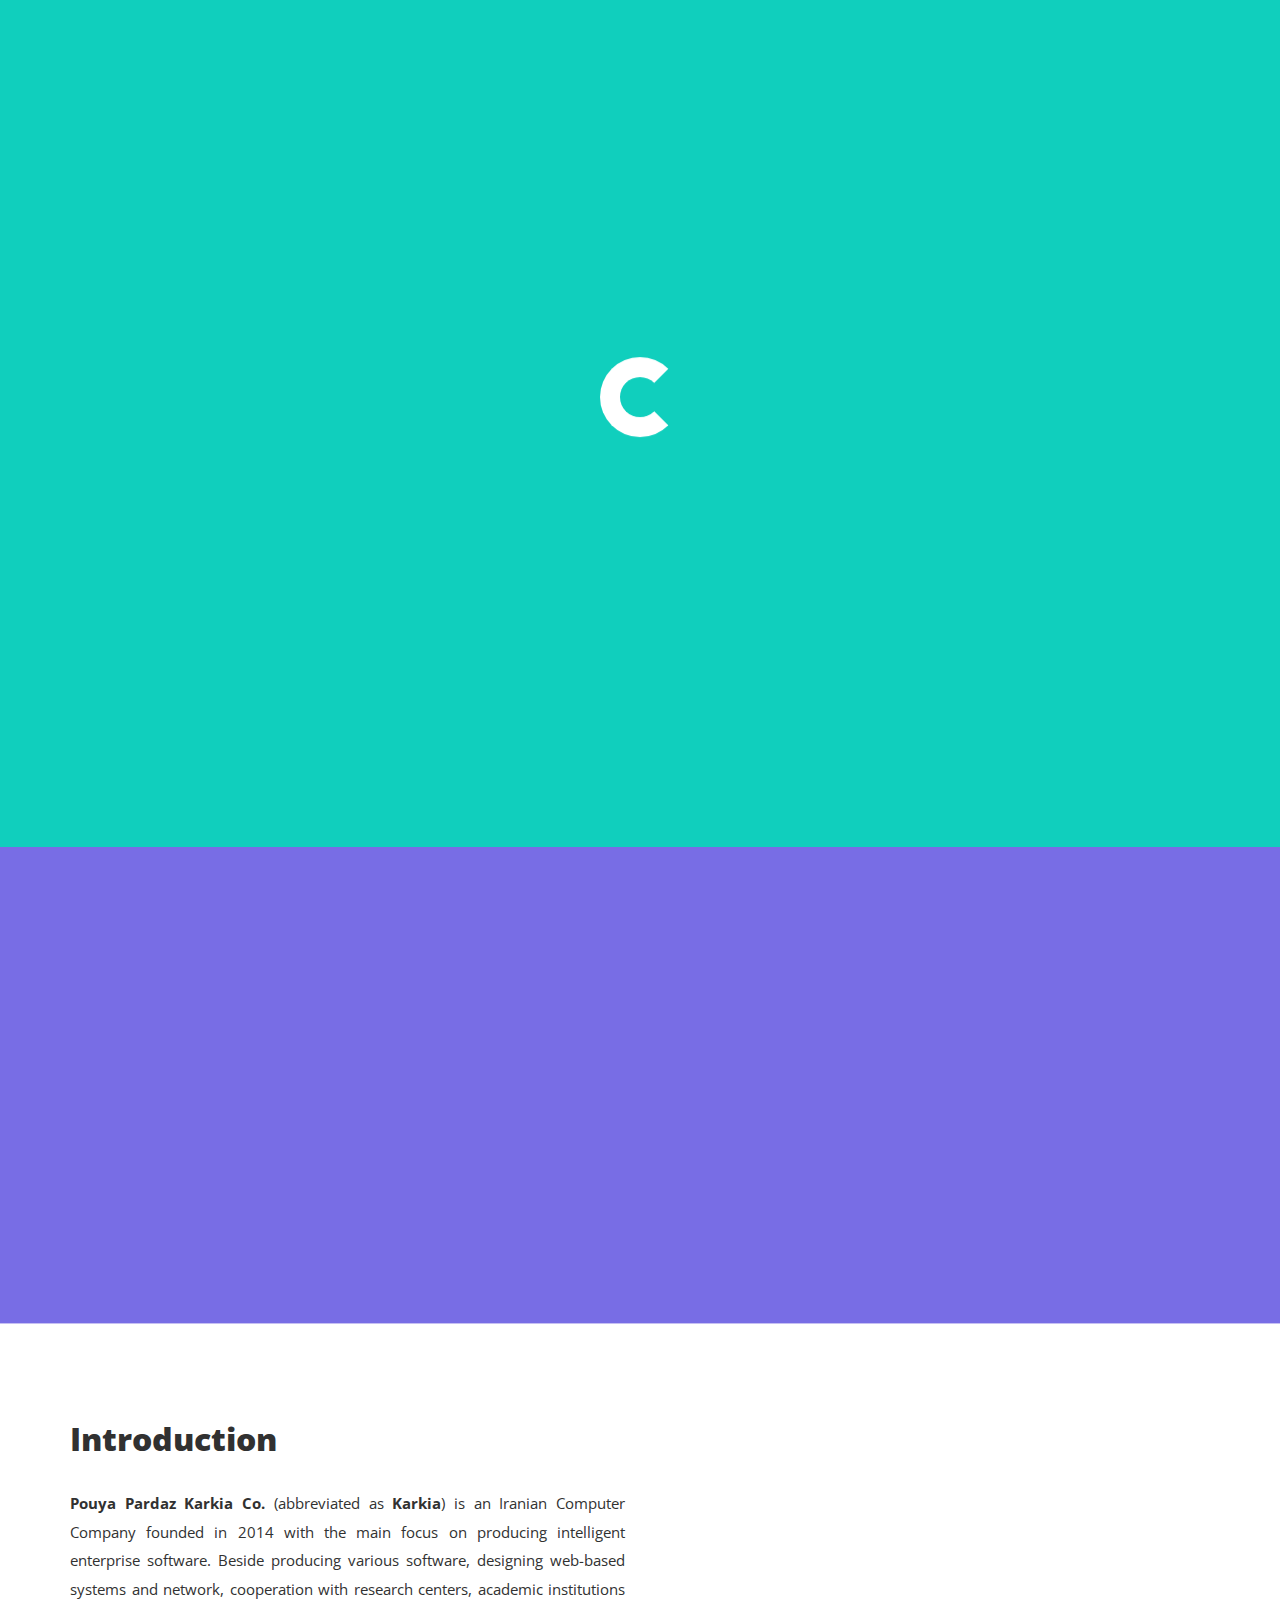
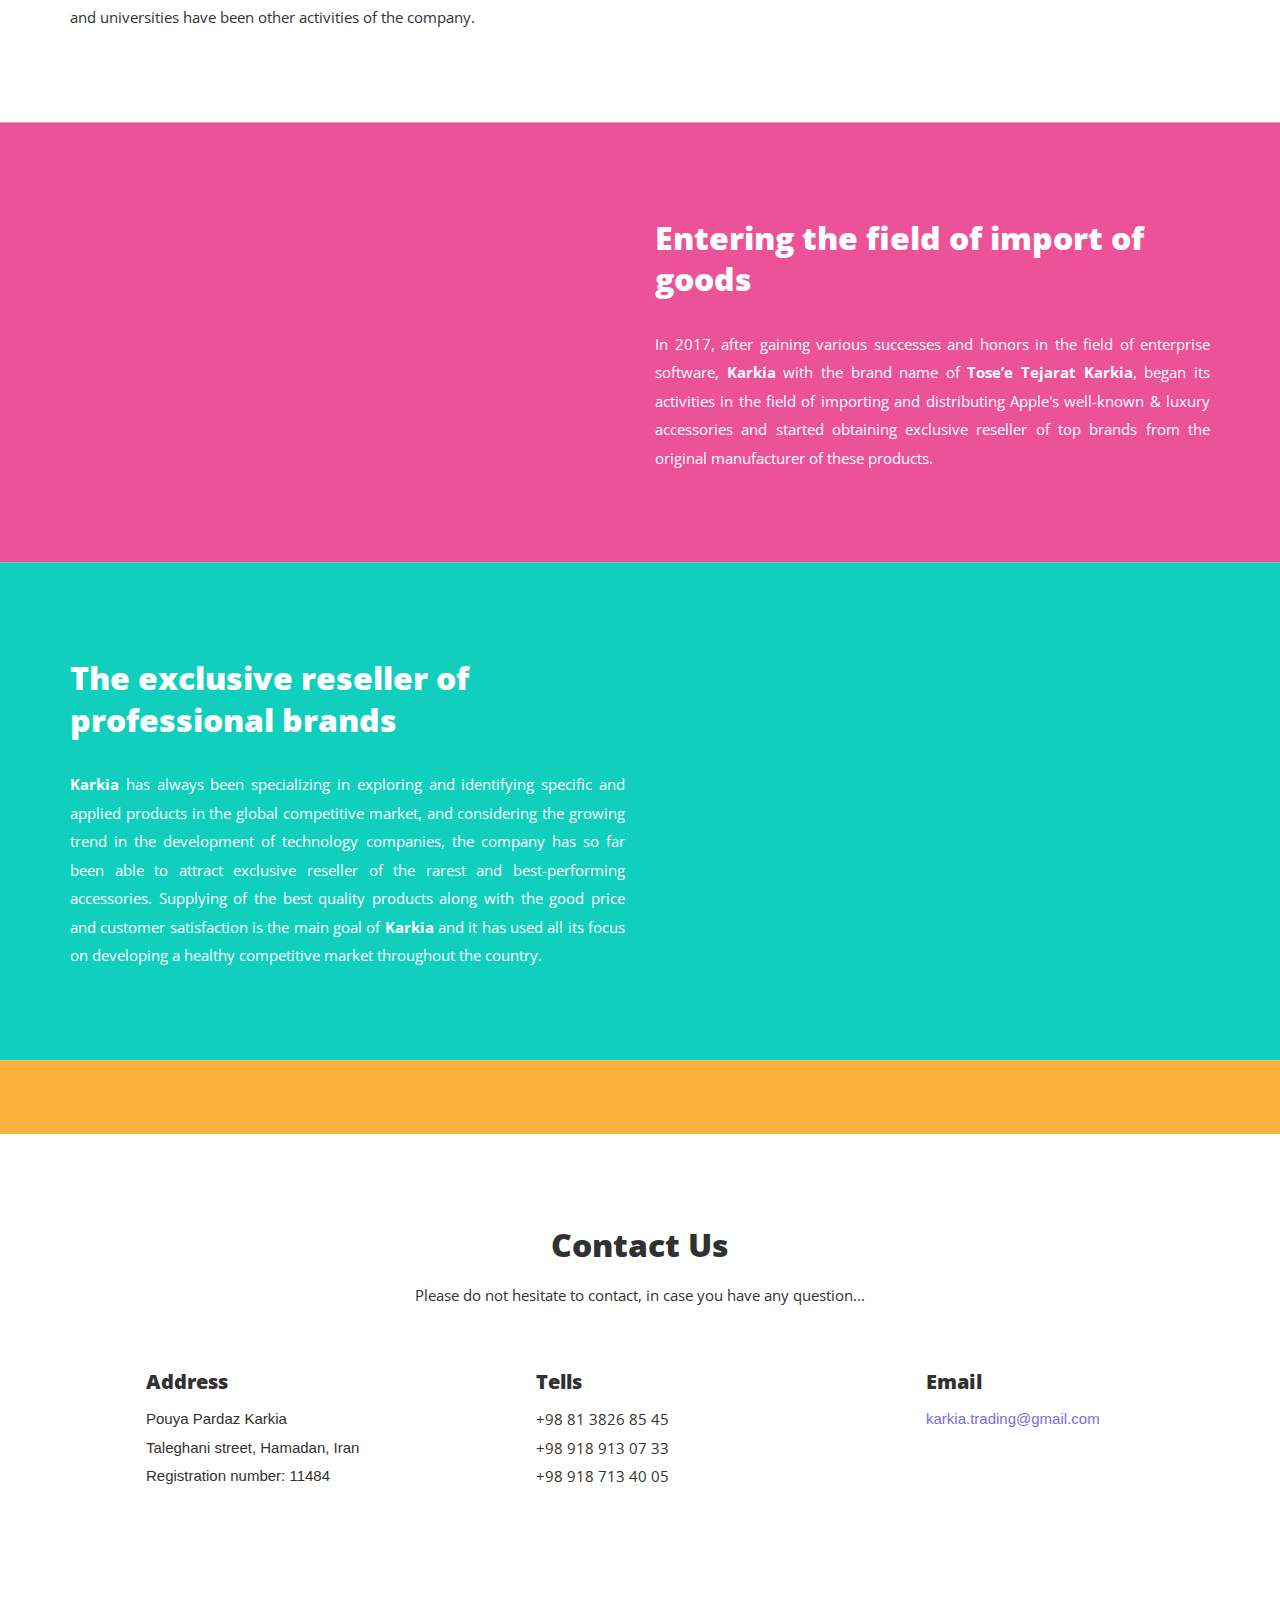
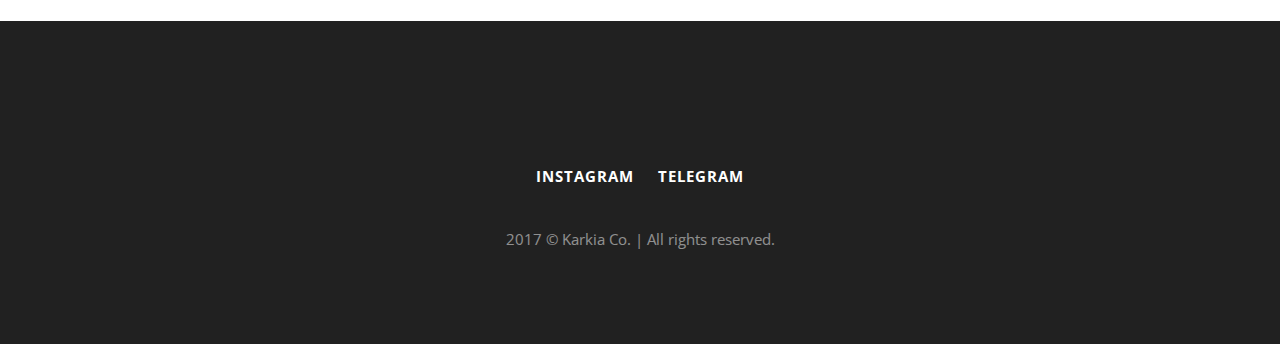
==== commit 7e97cb24: "Update index.html" ====
--- a/en/index.html
+++ b/en/index.html
@@ -77,7 +77,7 @@
                 <div class="container">
                     <div class="row row-table">
                         <div class="col-sm-6 m-t-60-xs-max">
-                                <div class="col-inner clearfix">
+                                <div id="apple-logo-container" class="col-inner clearfix">
                                     <div data-sr="left">
                                         <svg xmlns="http://www.w3.org/2000/svg" id="homelogo" xmlns:xlink="http://www.w3.org/1999/xlink" x="0px" y="0px" width="512px" height="512px" viewBox="0 0 512 512" enable-background="new 0 0 512 512" xml:space="preserve" class="draw">
                                             <path d="M395.749,272.046c-0.647-64.841,52.879-95.938,55.271-97.483c-30.075-44.01-76.925-50.039-93.62-50.736
@@ -154,7 +154,8 @@
                               <h2 style="text-transform: none;">Entering the field of import of goods</h2>
                             </div>
                             <div class="section-content">
-                              <p class="text-justify">In 2017, after gaining various successes and honors in the field of enterprise software, <strong>Karkia</strong> with the brand name of <strong>Tose’e Tejarat Karkia</strong>, began its activities in the field of importing and distributing Apple's well-known & luxury accessories and started obtaining exclusive representation of top brands from the original manufacturer of these products.</p>
+                              <p class="text-justify">In 2017, after gaining various successes and honors in the field of enterprise software, <strong>Karkia</strong> with the brand name of <strong>Tose’e Tejarat Karkia</strong>, began its activities in the field of importing and distributing Apple's well-known & luxury accessories and started obtaining exclusive reseller
+                                  of top brands from the original manufacturer of these products.</p>
                             </div>
                           </div>
                         </div>
@@ -171,7 +172,7 @@
                               <h2 style="text-transform: none;">The exclusive reseller of professional brands</h2>
                             </div>
                             <div class="section-content">
-                                <p class="text-justify"><strong>Karkia</strong> has always been specializing in exploring and identifying specific and applied products in the global competitive market, and considering the growing trend in the development of technology companies, the company has so far been able to attract exclusive representative of the rarest and best-performing accessories. Supplying of the best quality products along with the good price and customer satisfaction is the main goal of <strong>Karkia</strong> and it has used all its focus on developing a healthy competitive market throughout the country.</p>
+                                <p class="text-justify"><strong>Karkia</strong> has always been specializing in exploring and identifying specific and applied products in the global competitive market, and considering the growing trend in the development of technology companies, the company has so far been able to attract exclusive reseller of the rarest and best-performing accessories. Supplying of the best quality products along with the good price and customer satisfaction is the main goal of <strong>Karkia</strong> and it has used all its focus on developing a healthy competitive market throughout the country.</p>
                             </div>
                           </div>
                         </div>
@@ -327,4 +328,4 @@
 </script>
 -->
 </body>
-</html>+</html>
--- a/en/assets/stylesheets/style.css
+++ b/en/assets/stylesheets/style.css
@@ -81,6 +81,12 @@
   }
   .float-n-xs-max {
     float: none !important;
+  }
+  .about-image-left {
+    margin-right: 0 !important;
+  }
+  .about-image-right {
+    margin-left: 0 !important;
   }
 }
 
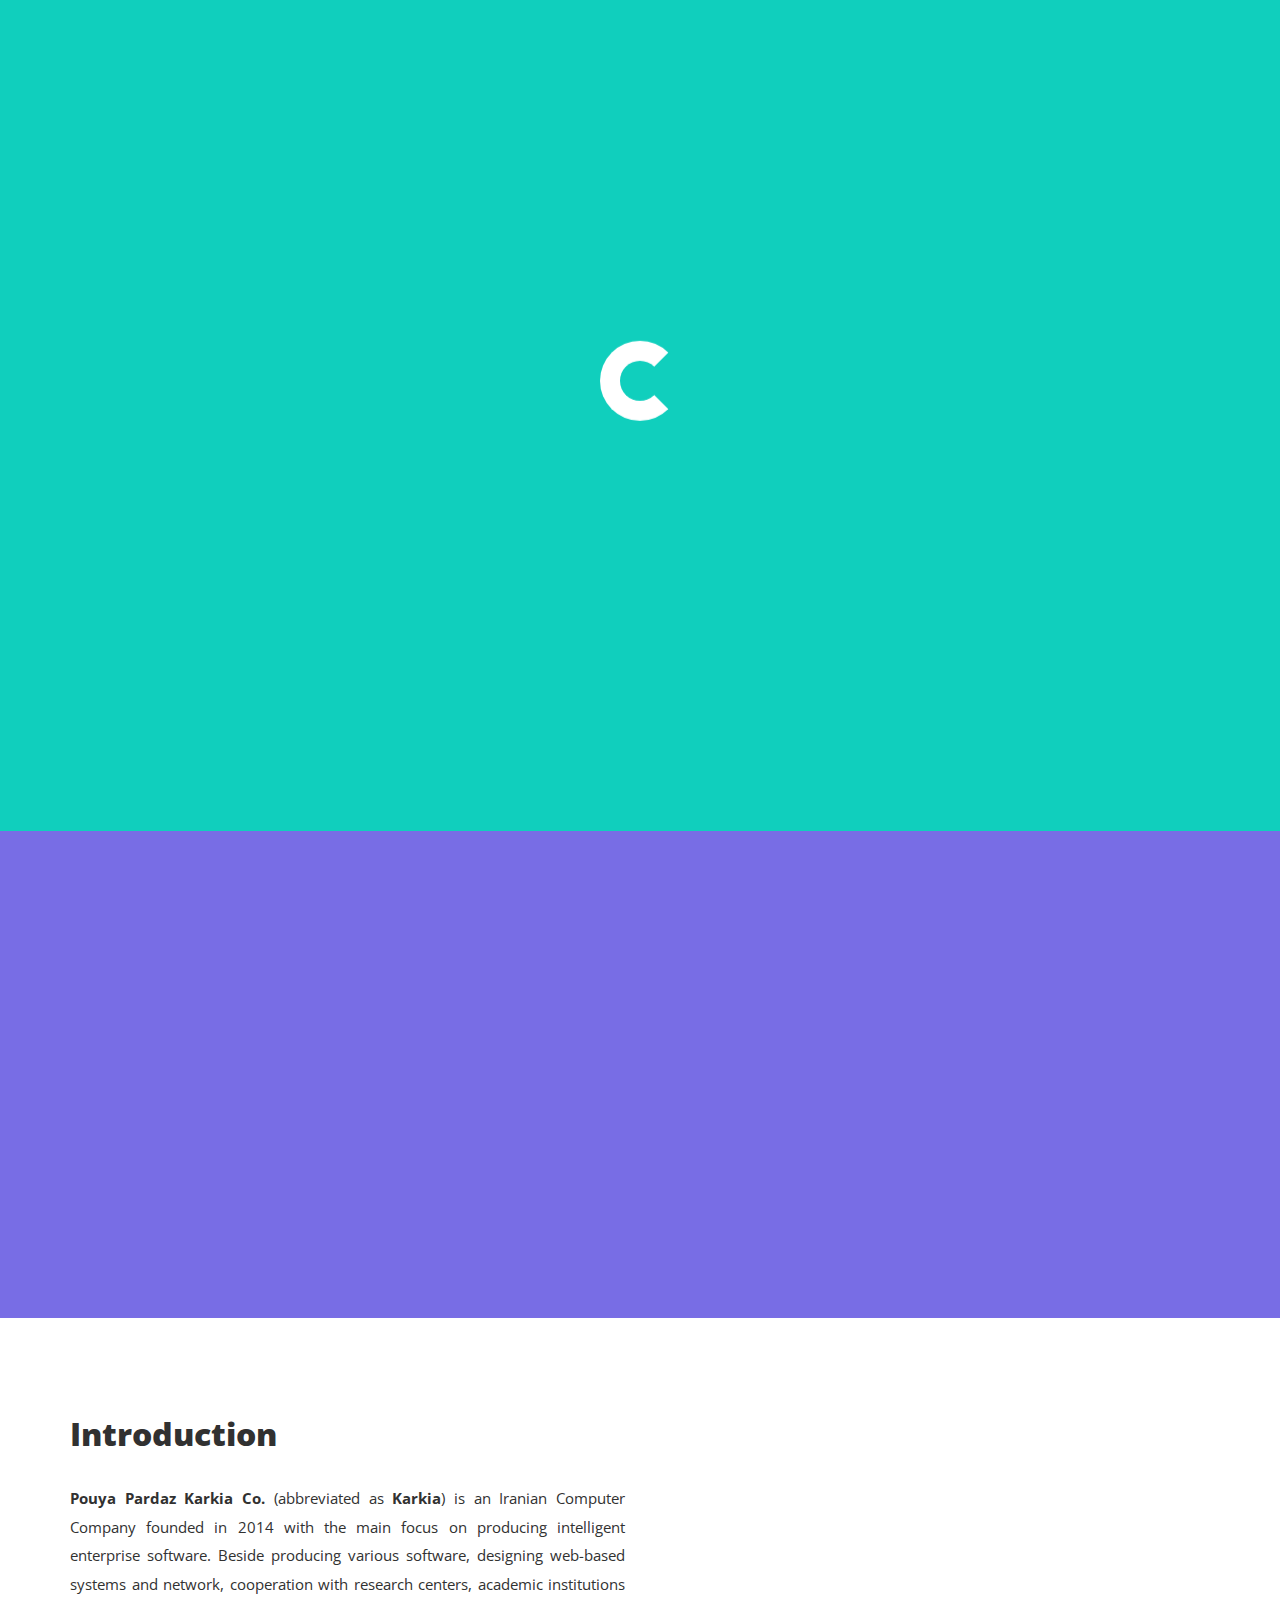
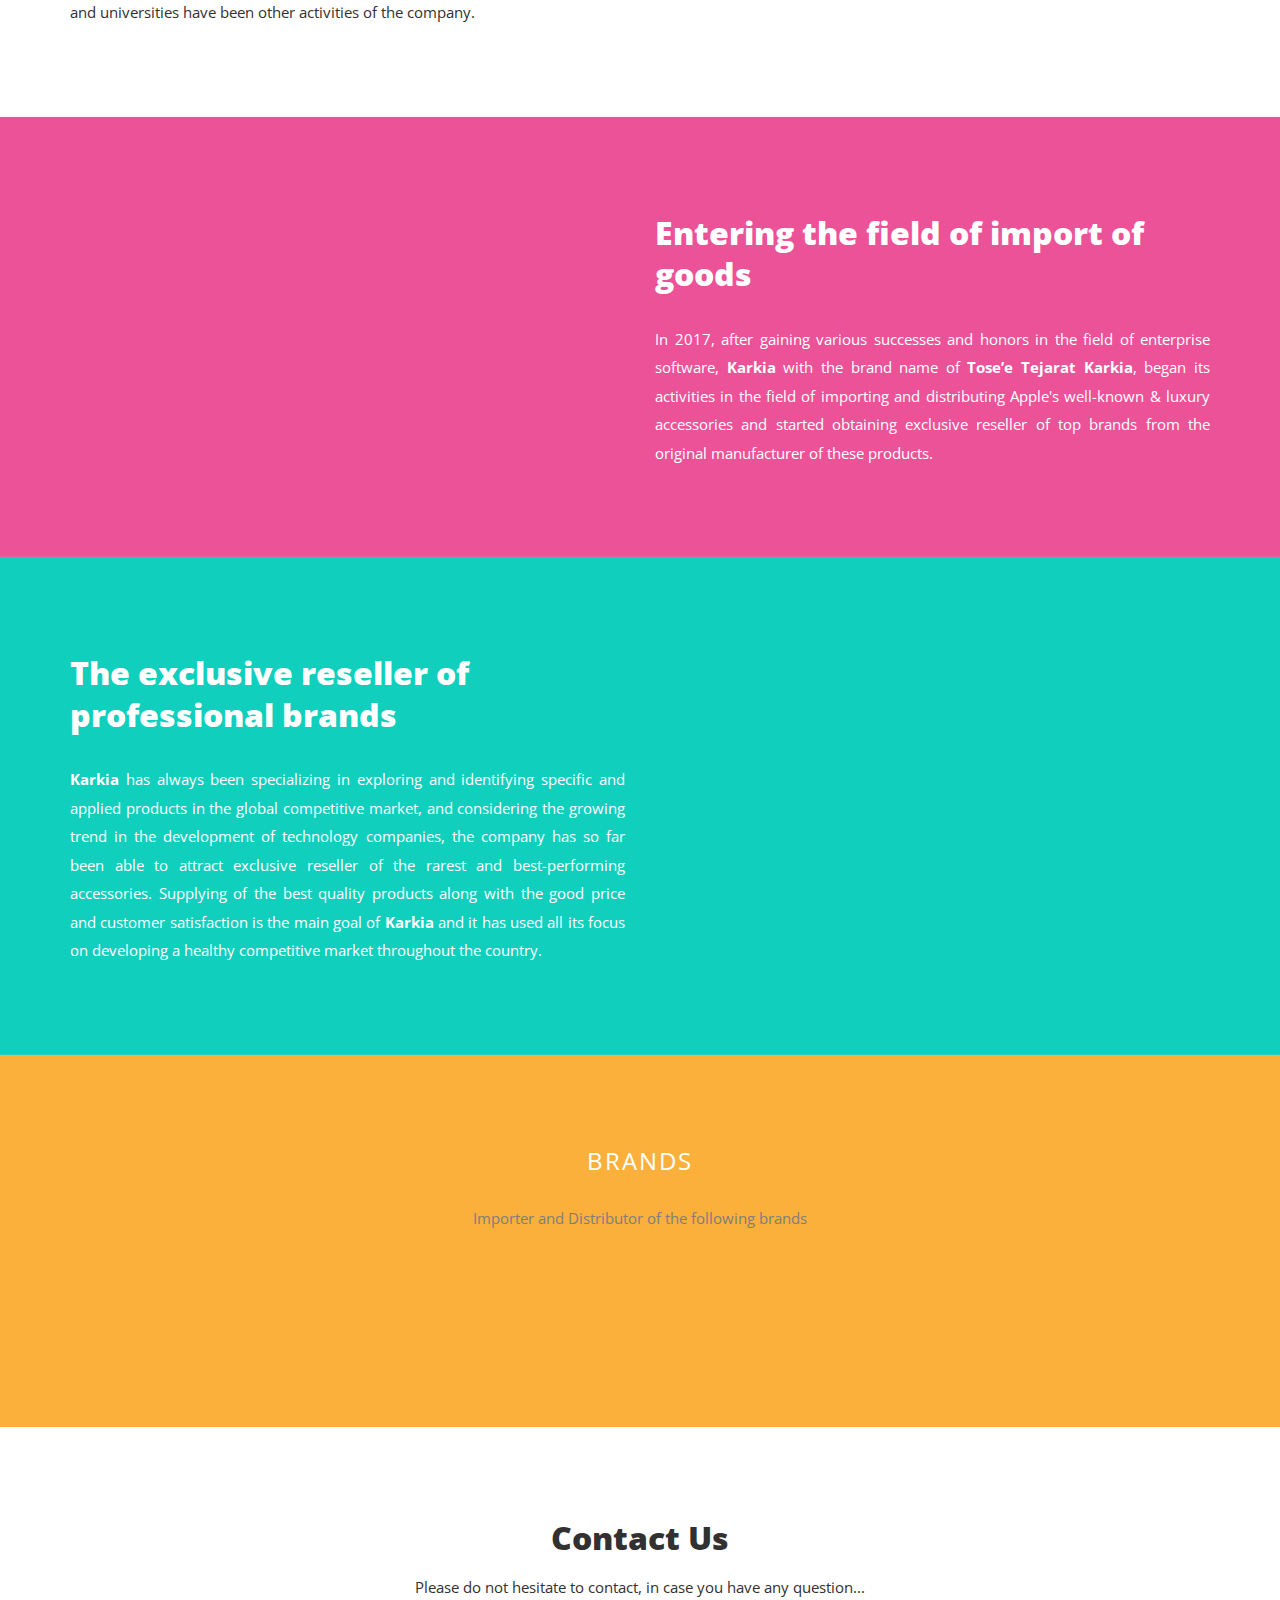
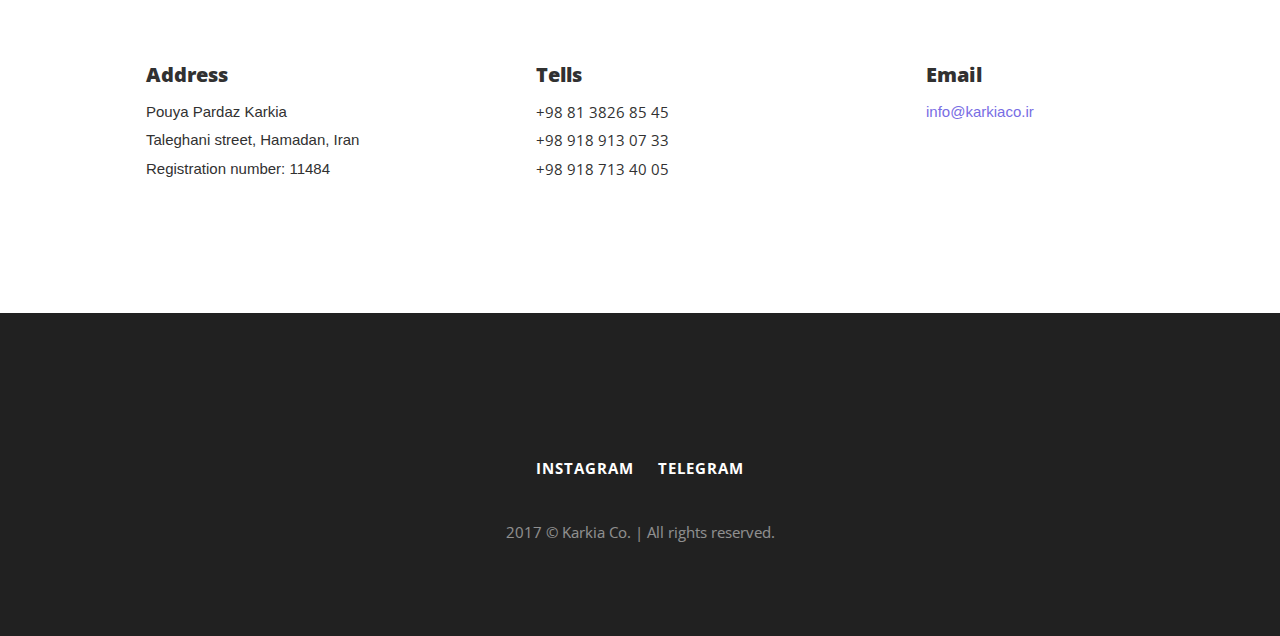
==== commit 0cad57ee: "Update index.html" ====
--- a/en/index.html
+++ b/en/index.html
@@ -95,7 +95,7 @@
                             <div class="col-inner " data-sr="right">
                                 <div class="section-heading">
                                     <h5>Pouya Pardaz Karkia Co. branded:</h5>
-                                    <h1>Tose’e Tejarat Karkia</h1>
+                                    <h1 style="font-size: 32px;">Tose’e Tejarat Karkia<sup style="font-size: 14px;top: -12px;">Karkia Trading</sup></h1>
                                     <p>The exclusive importer and distributor of Apple's premium luxury accessories brands</p>
                                 </div>
                                 <div class="section-content">
@@ -194,7 +194,7 @@
                                         <h3 class="text-uppercase">Brands</h3>
                                         <p class="p-top-30 half-txt">Importer and Distributor of the following brands</p>
                                     </div>
-                                    <div data-sr="bottom">
+                                    <div class="row" data-sr="bottom">
                                         <div class="col-md-3 col-sm-3">
                                                 <div class="hover ehover1">
                                                     <img class="img-responsive" src="../assets/images/wc.jpg" alt="woodcessories">
@@ -228,6 +228,16 @@
                                                 </div>
                                             </div>
                                     </div>
+                                    <div class="row" data-sr="bottom" style="margin-top: 30px;">
+                                        <div class="col-md-3 col-sm-3">
+                                            <div class="hover ehover1">
+                                                <img class="img-responsive" src="../assets/images/zendure.jpg" alt="zendure">
+                                                <div class="overlay">
+                                                    <h2 style="font-family: sans-serif, Tahoma; font-weight: 300; letter-spacing: 2px;">Zendure</h2>
+                                                </div>
+                                            </div>
+                                        </div>
+                                    </div>
                                 </div>
                             </div>
                         </div>
@@ -288,7 +298,7 @@
                                         <h4>Email</h4>
                                     </div>
                                     <div class="icon-box-content font-sub">
-                                        <span><a style="font-family: sans-serif, Arial, Helvetica;" href="mailto:karkia.trading@gmail.com">karkia.trading@gmail.com</a></span>
+                                        <span><a style="font-family: sans-serif, Arial, Helvetica;" href="mailto:info@karkiaco.ir">info@karkiaco.ir</a></span>
                                     </div>
                                 </div>
                             </div>
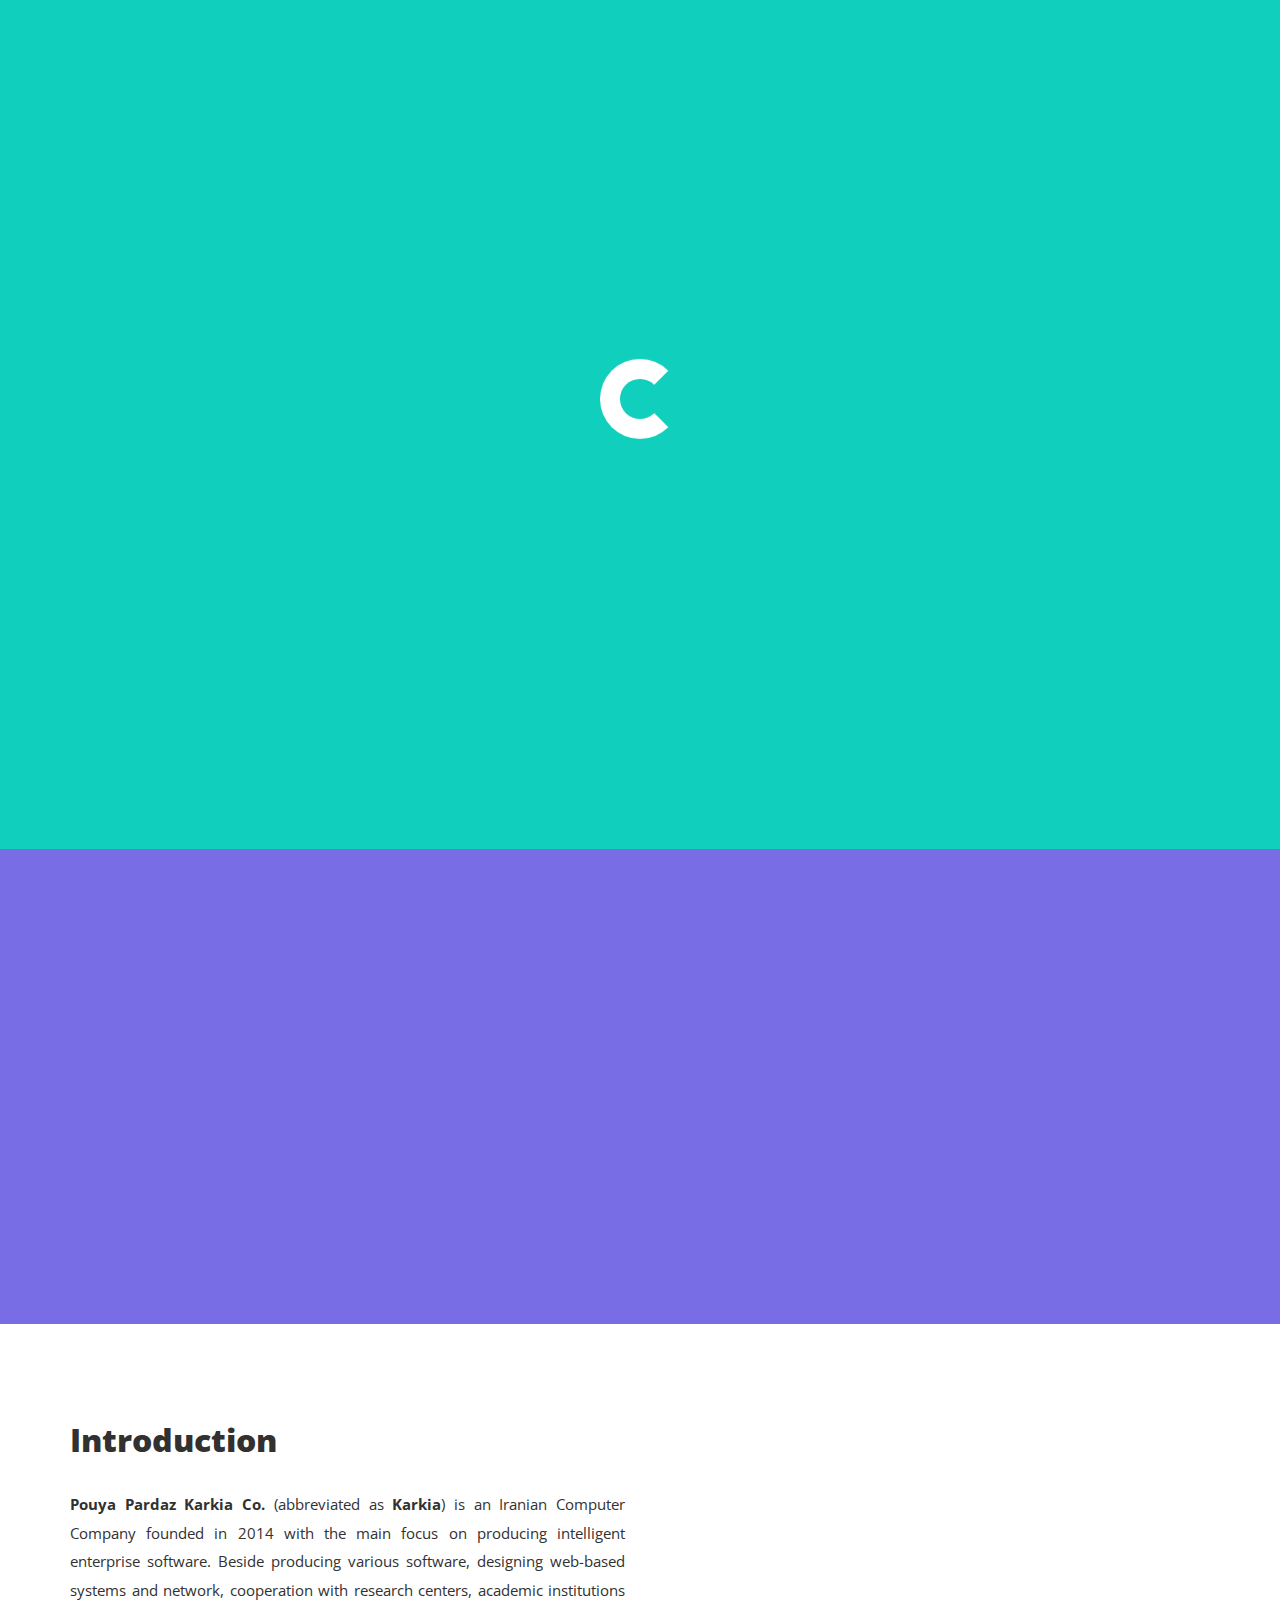
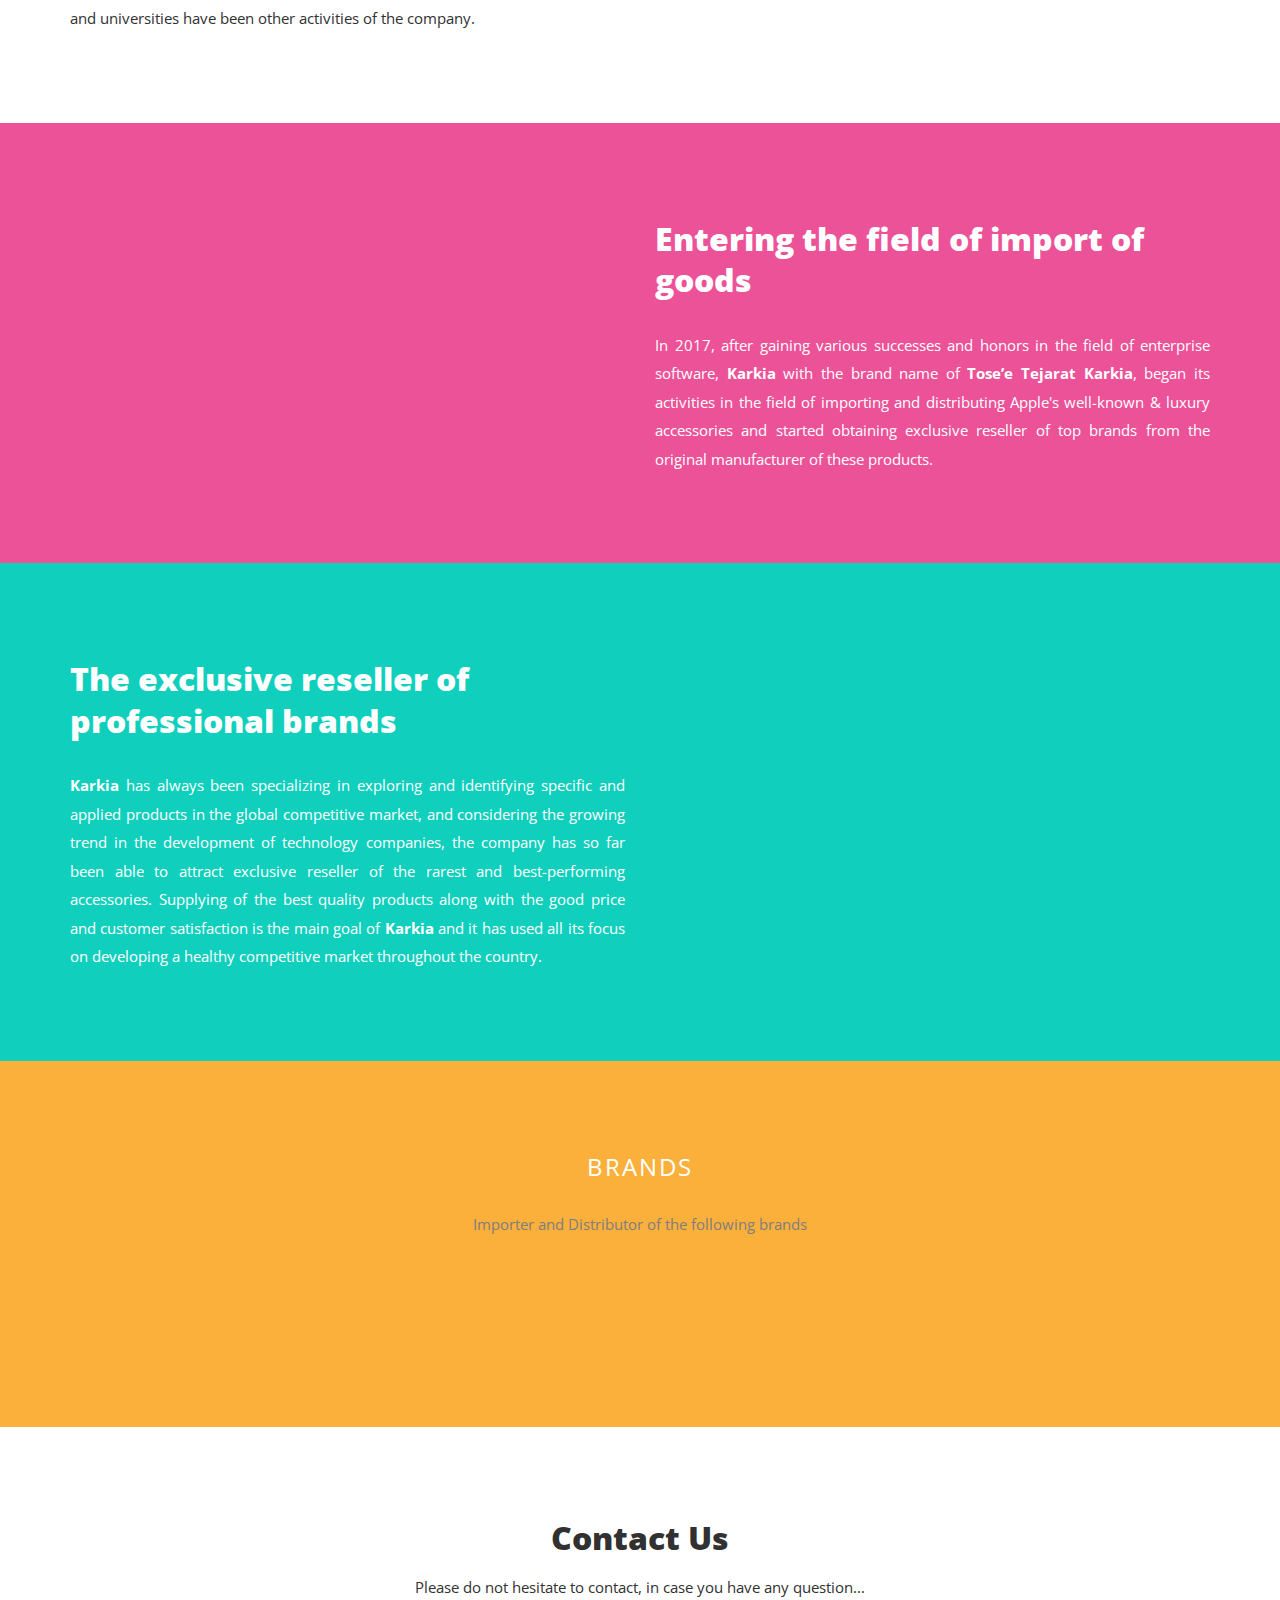
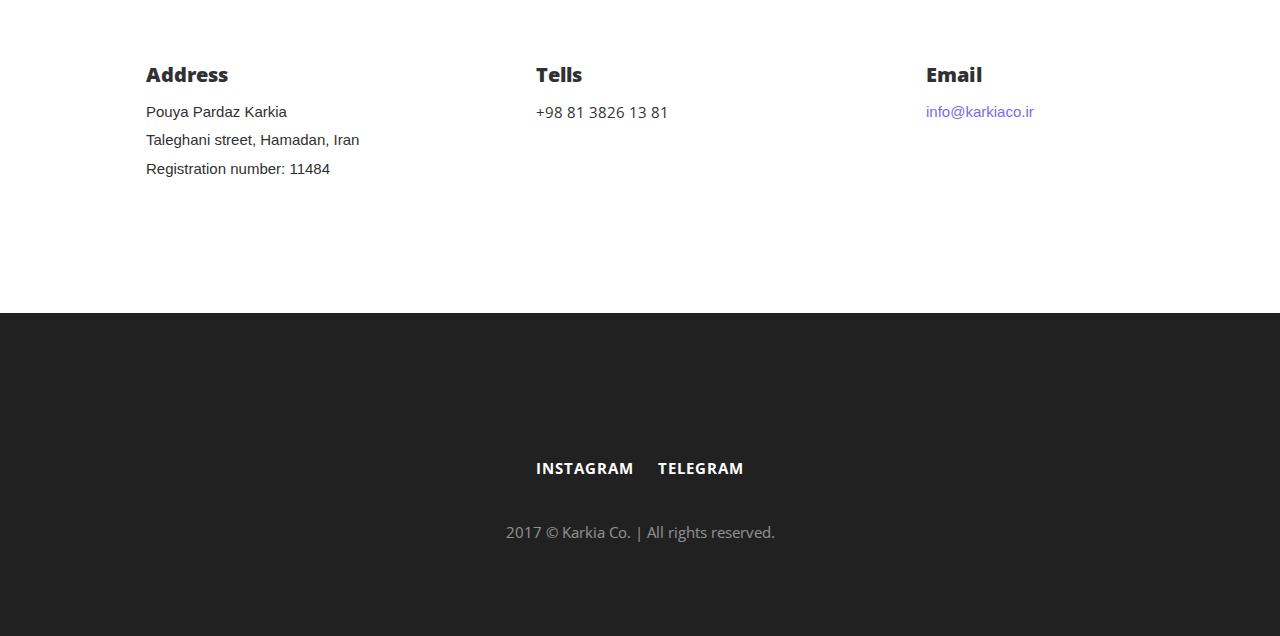
==== commit f317bed6: "Update index.html" ====
--- a/en/index.html
+++ b/en/index.html
@@ -281,9 +281,9 @@
                                             <h4>Tells</h4>
                                         </div>
                                         <div class="icon-box-content ltr">
-                                            <div>+98 81 3826 85 45</div>
-                                            <div>+98 918 913 07 33</div>
-                                            <div>+98 918 713 40 05</div>
+                                            <div>+98 81 3826 13 81</div>
+                                            <!--<div>+98 918 913 07 33</div>
+                                            <div>+98 918 713 40 05</div>-->
                                         </div>
                                     </div>
                                 </div>
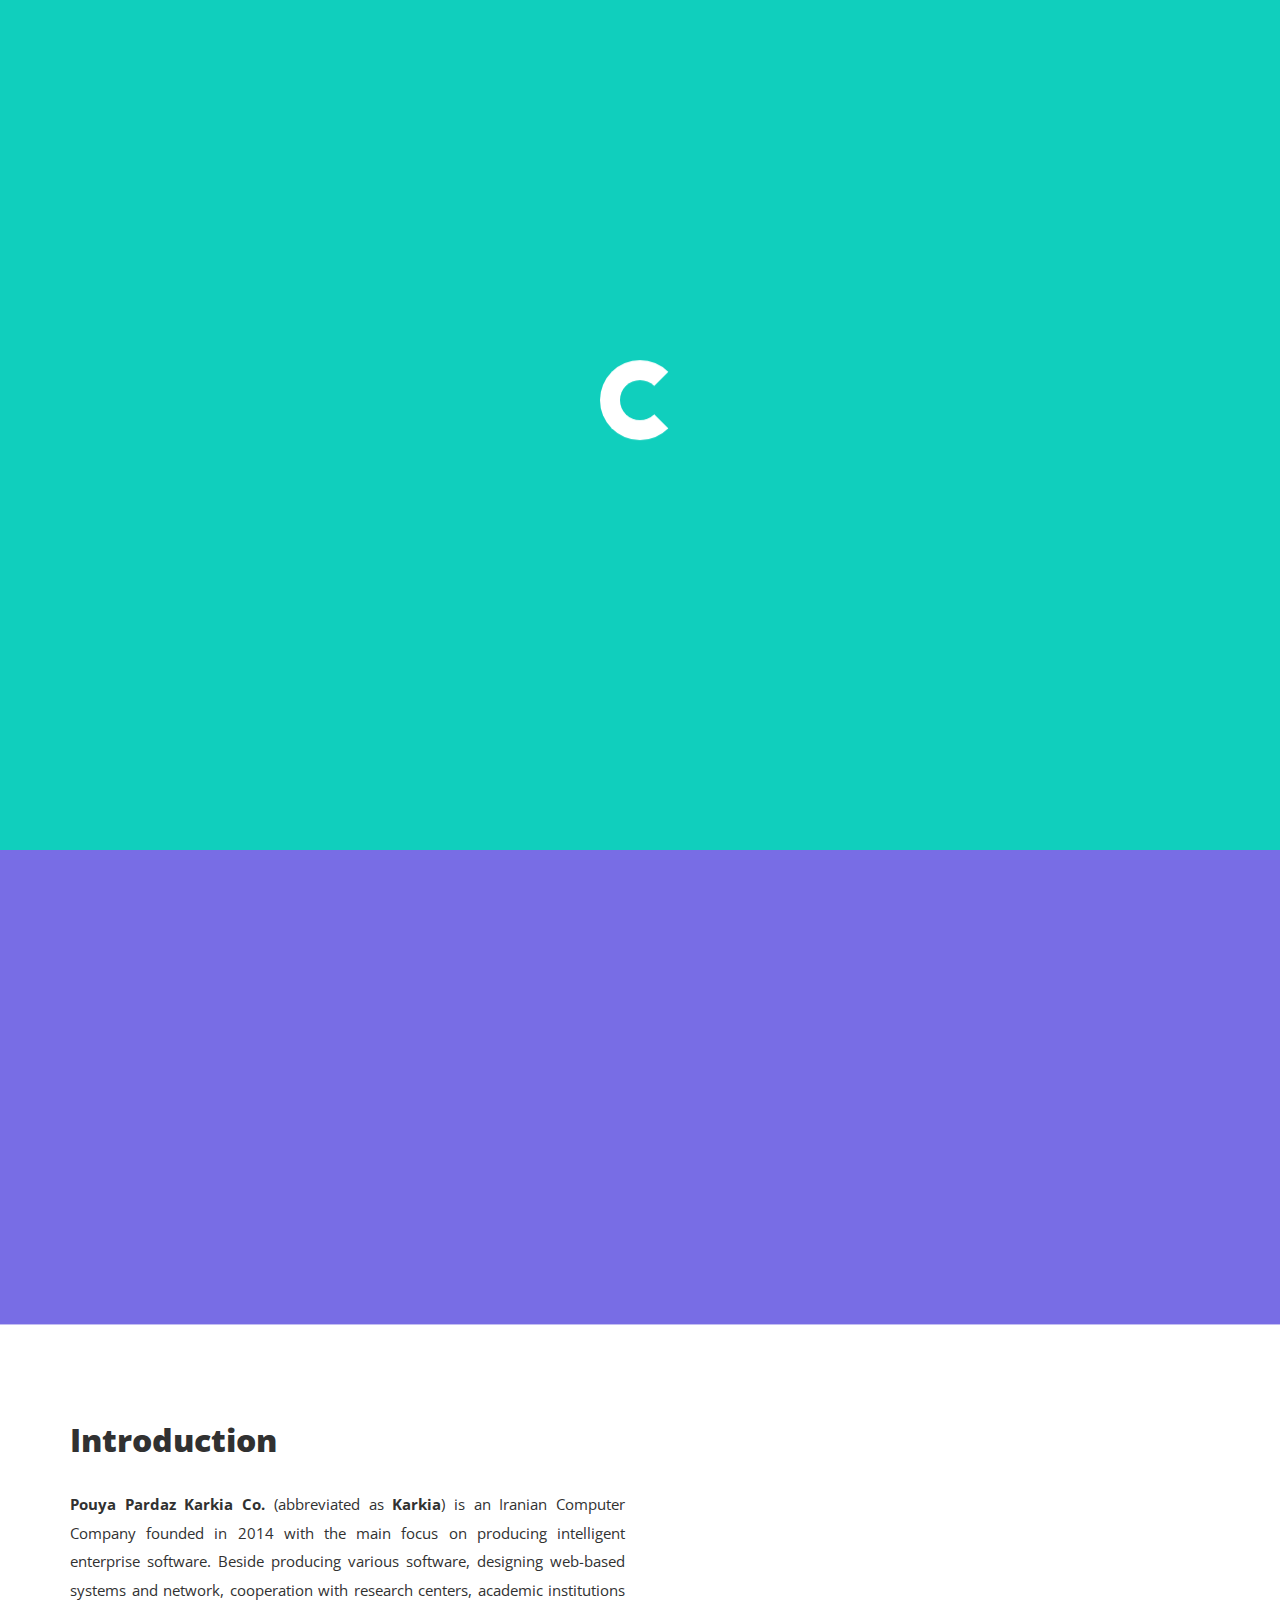
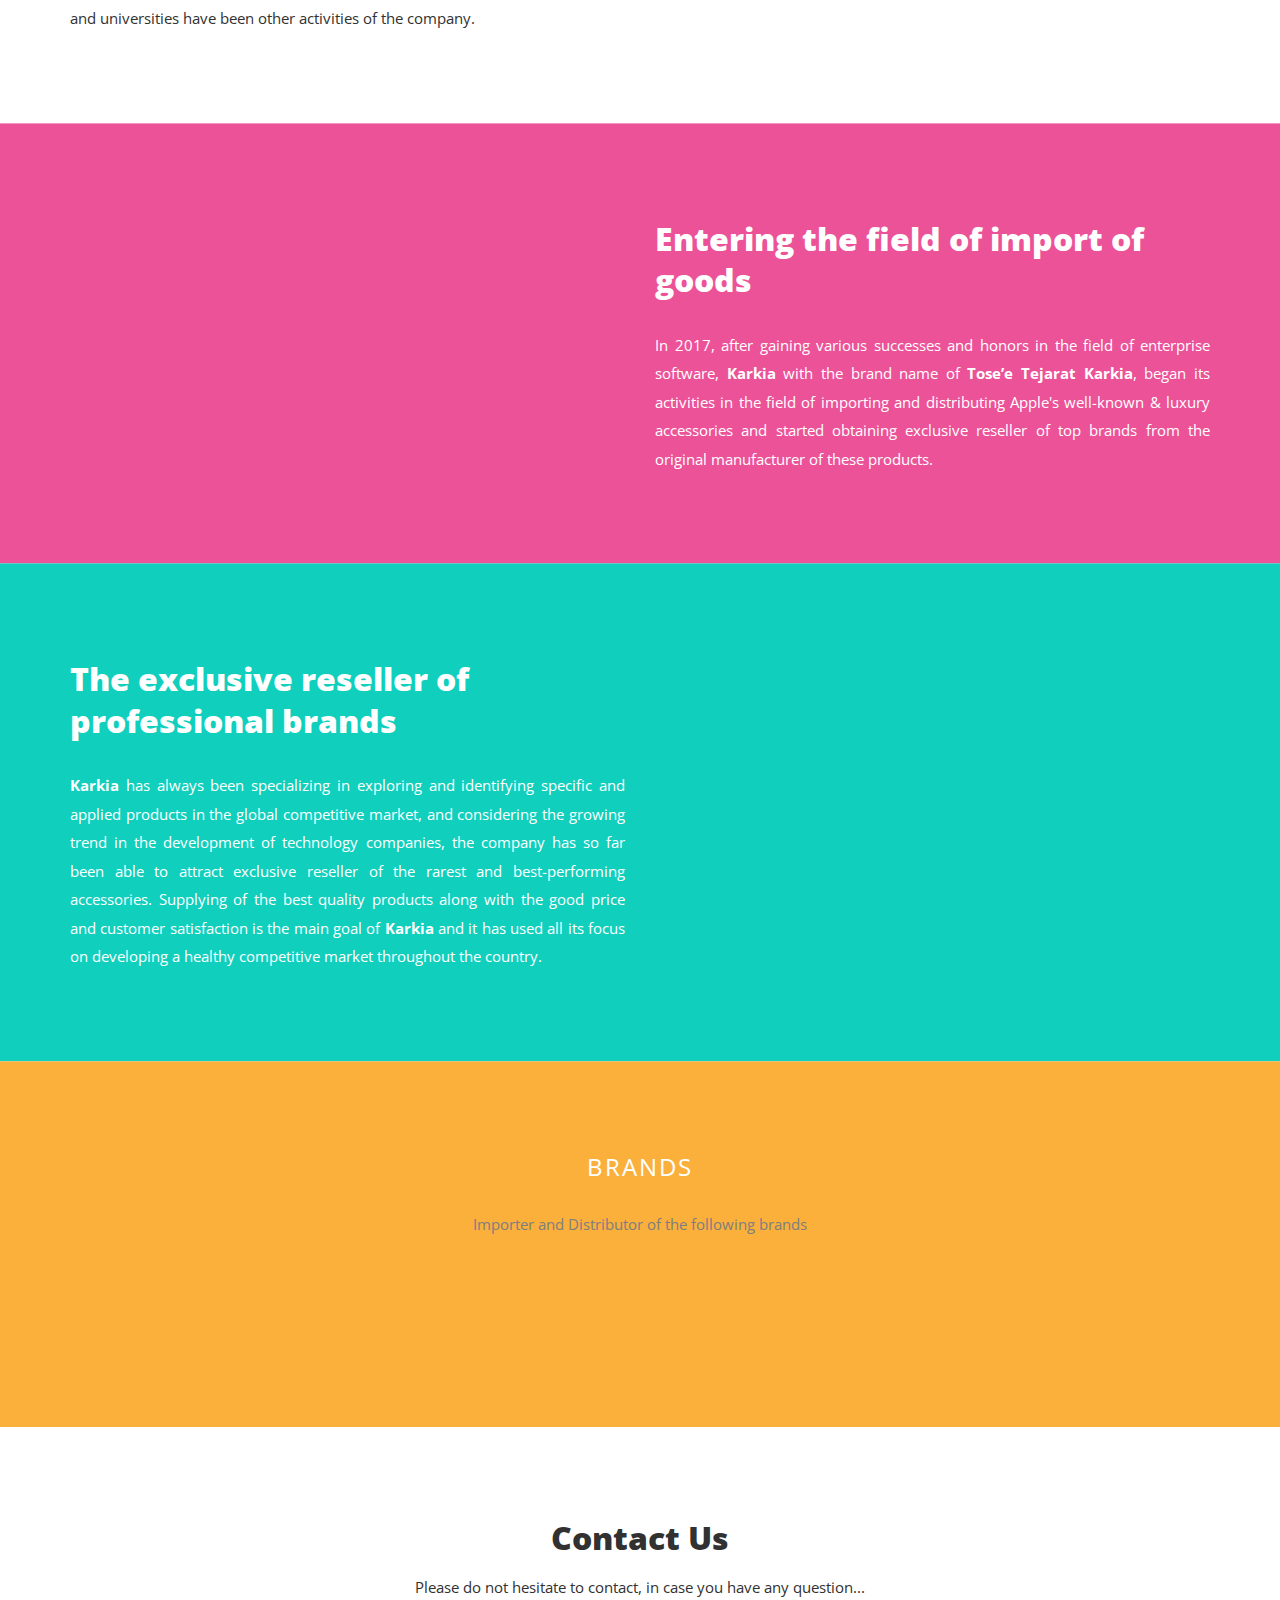
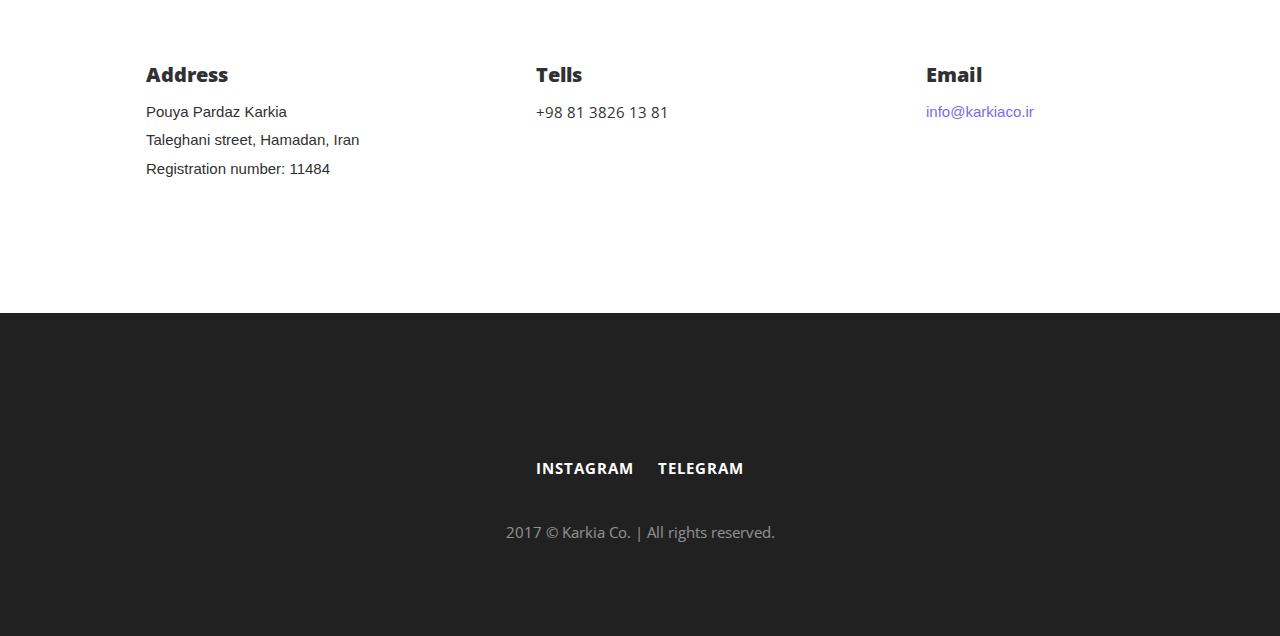
==== commit 39040326: "Update index.html" ====
--- a/en/index.html
+++ b/en/index.html
@@ -1,3 +1,7 @@
+<!--
+Design by: Kiarash Soleimanzadeh
+http://www.kiarash.pro
+-->
 <!DOCTYPE html>
 <!--[if IE 9 ]><html class="ie ie9 no-js" lang="en"><![endif]-->
 <!--[if gt IE 9 | !IE]><!-->
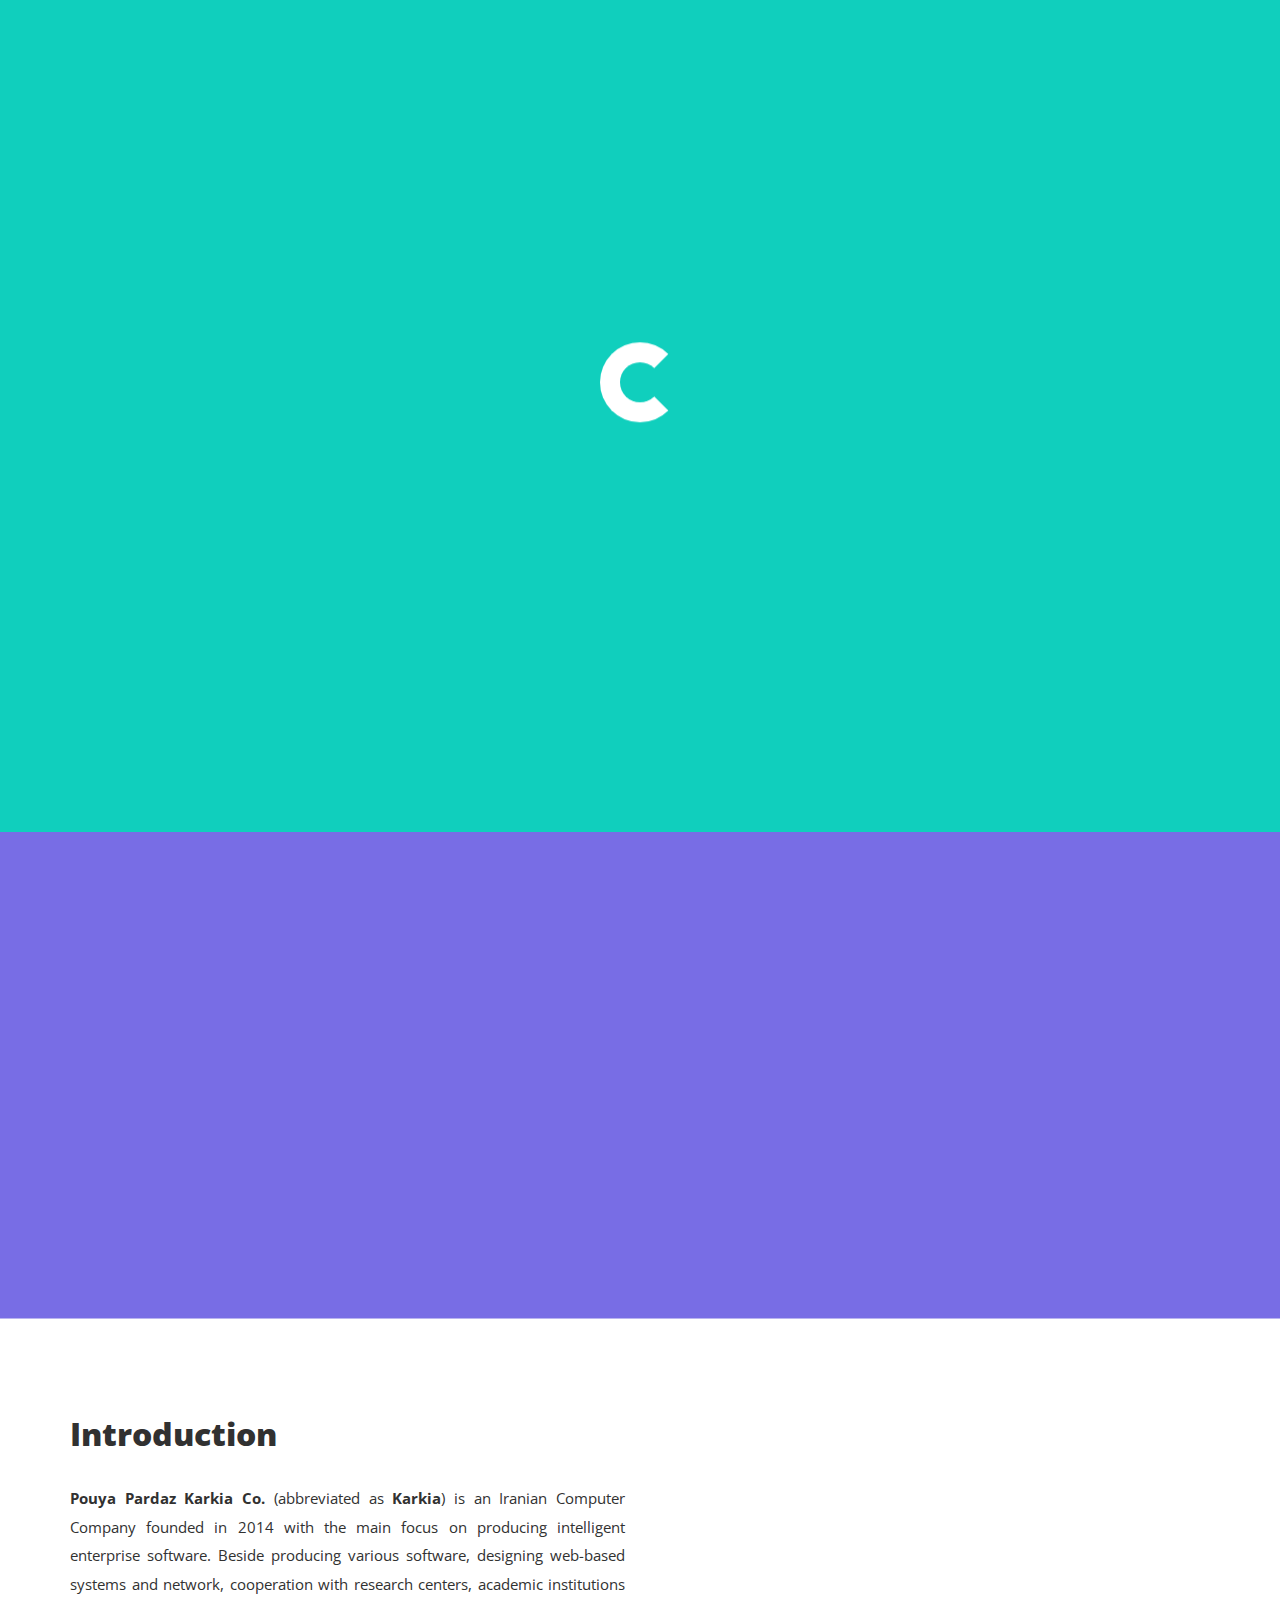
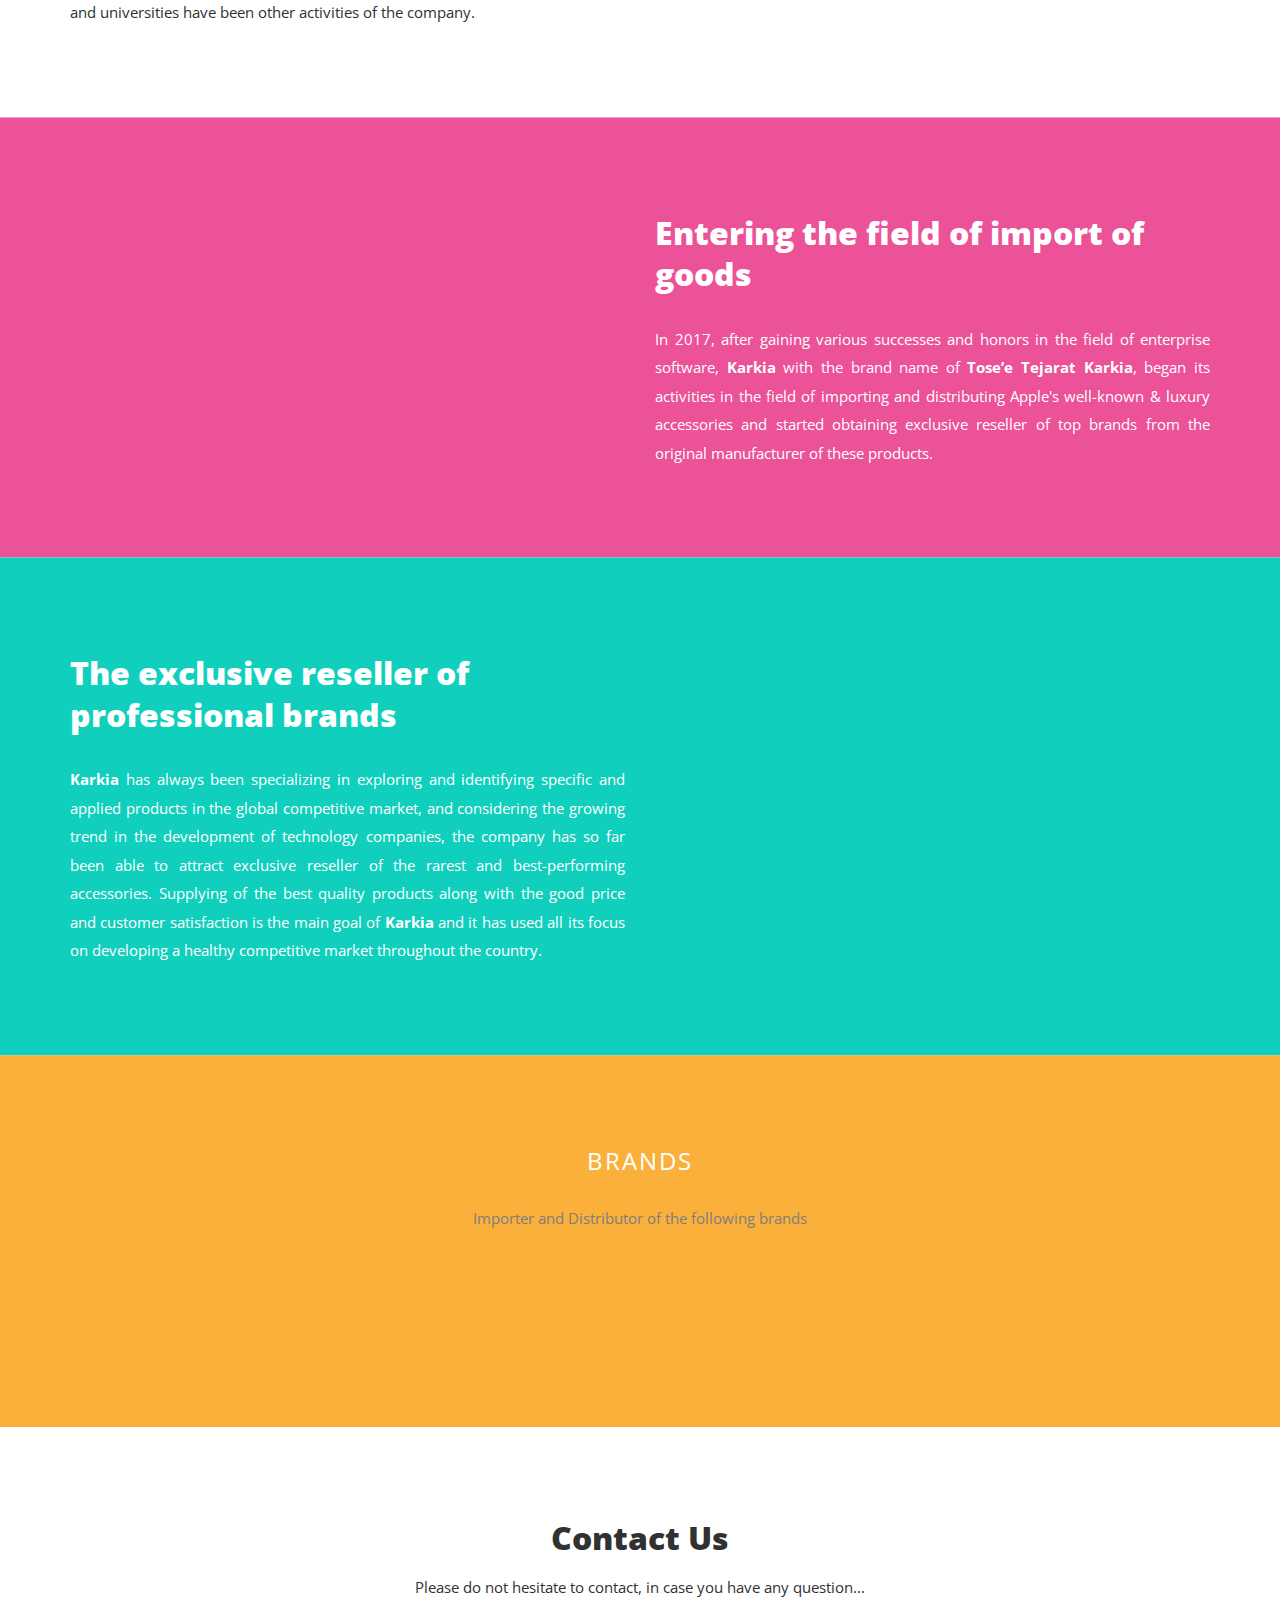
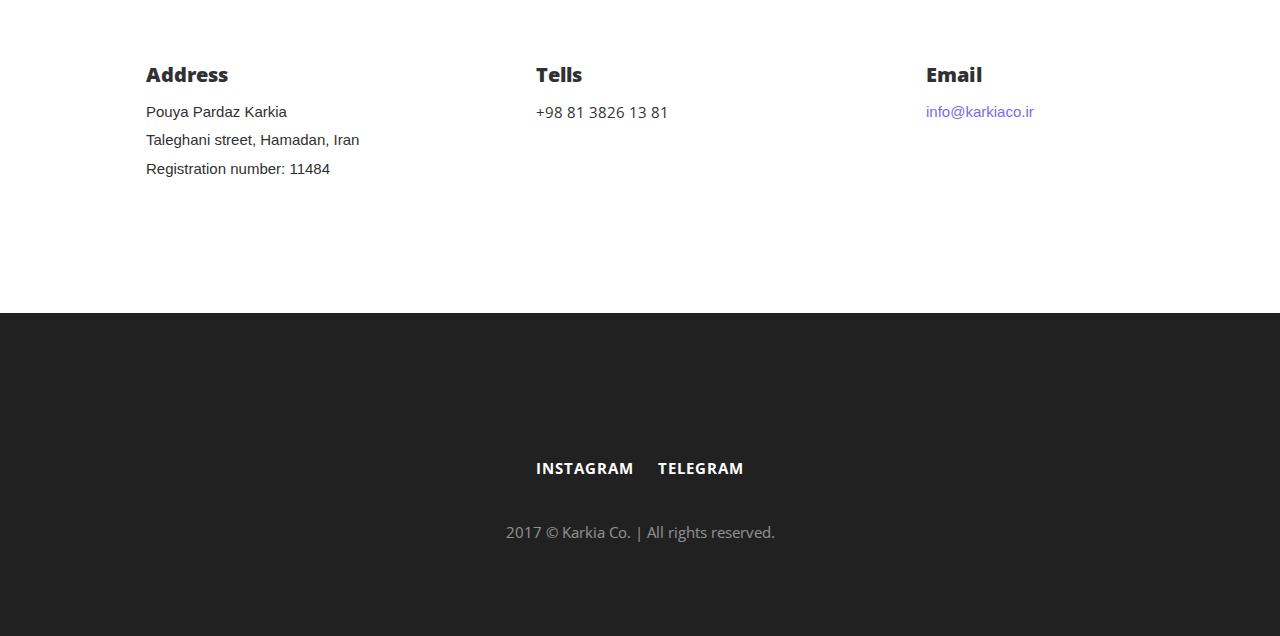
==== commit 766911b7: "Update index.html" ====
--- a/en/index.html
+++ b/en/index.html
@@ -10,7 +10,7 @@
 <head>
     <meta charset="utf-8">
     <meta http-equiv="X-UA-Compatible" content="IE=edge">
-    <title>Karkia Co.</title>
+    <title>Karkia Trading Co.</title>
     <meta name="description" content="commerce trade karkia">
     <meta name="keywords" content="">
     <meta name="author" content="Kiarash Soleimanzadeh">
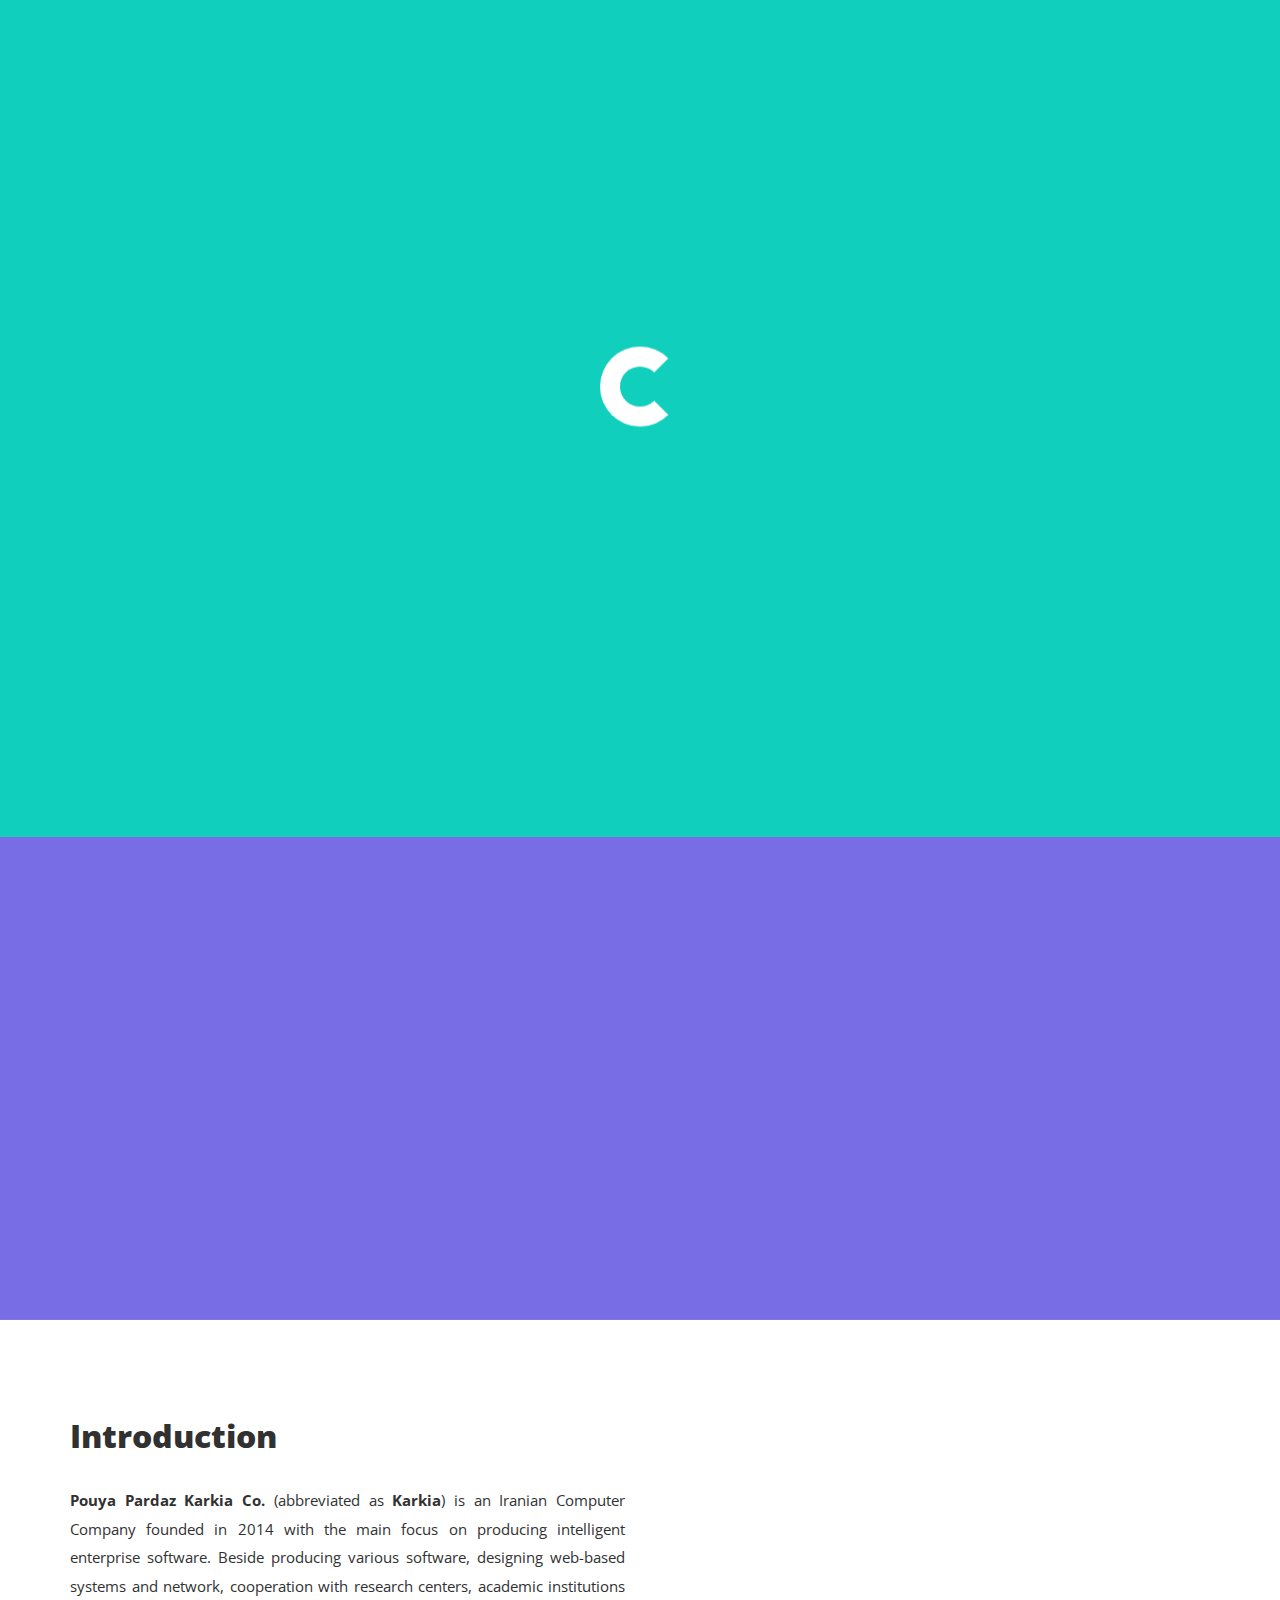
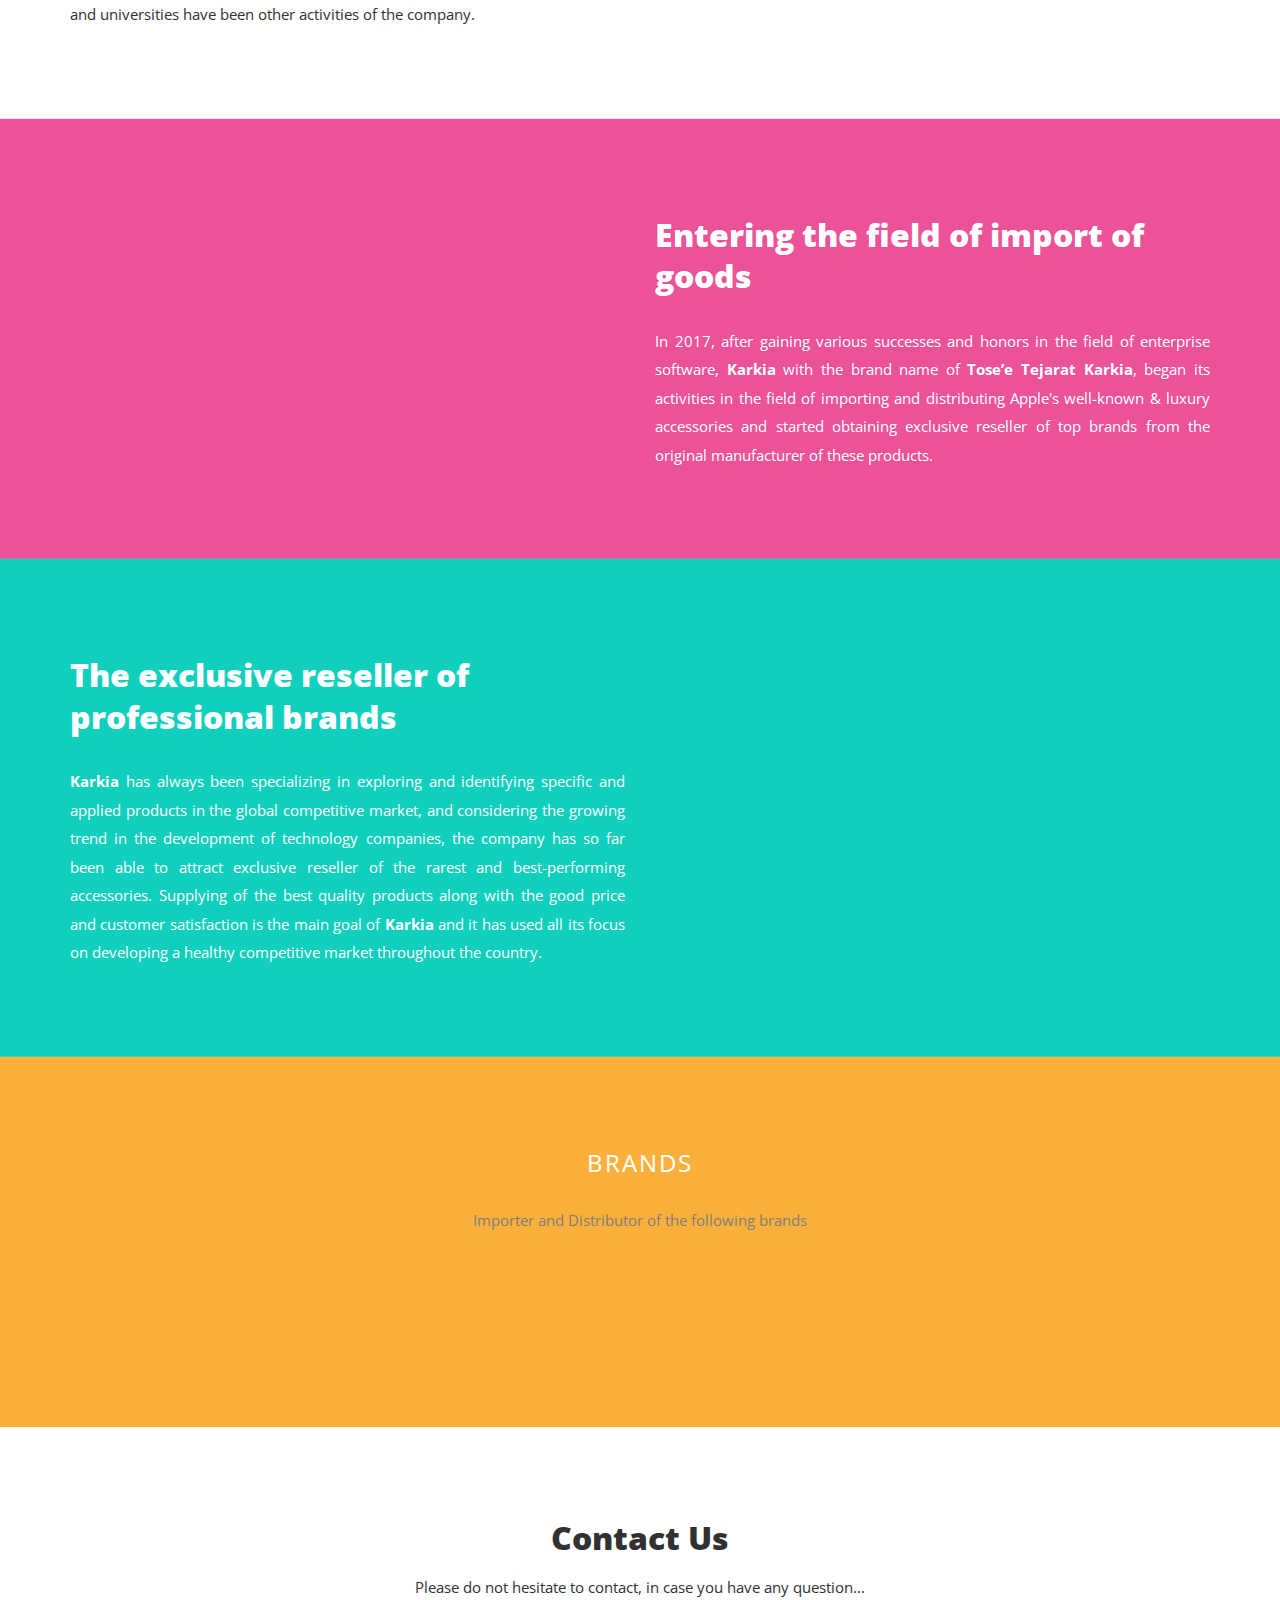
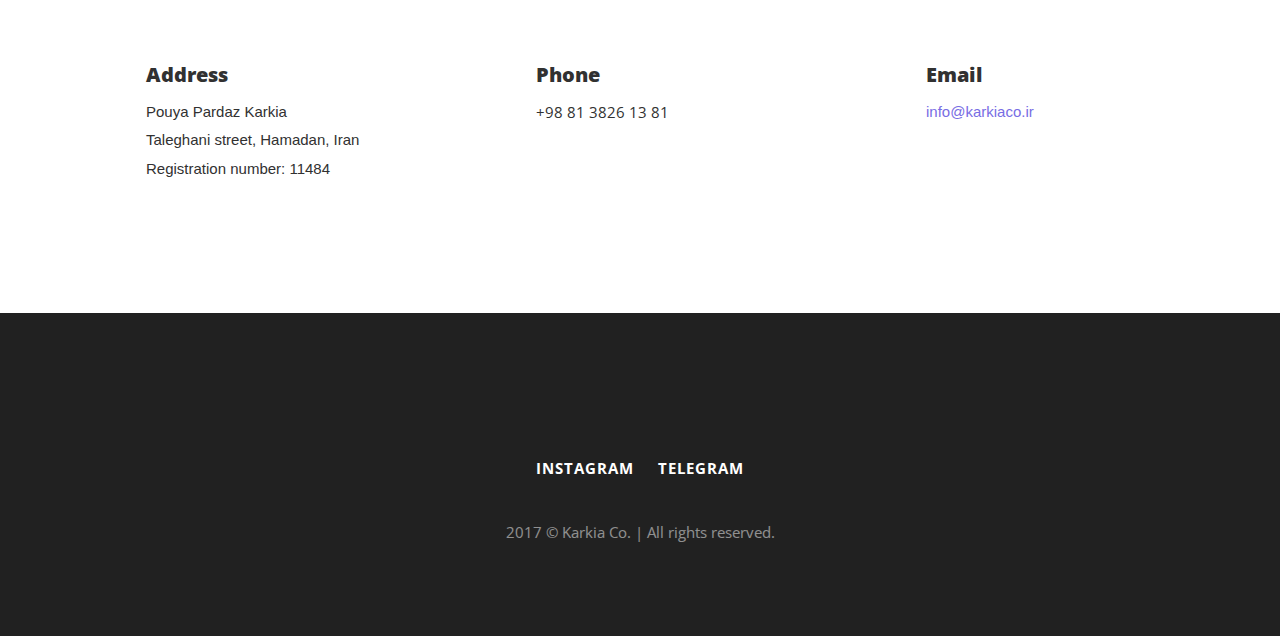
==== commit faf70e4c: "Update index.html" ====
--- a/en/index.html
+++ b/en/index.html
@@ -8,6 +8,16 @@
 <html class="no-js" lang="en">
 <!--<![endif]-->
 <head>
+    <!-- Global site tag (gtag.js) - Google Analytics -->
+    <script async src="https://www.googletagmanager.com/gtag/js?id=UA-49590121-4"></script>
+    <script>
+    window.dataLayer = window.dataLayer || [];
+    function gtag(){dataLayer.push(arguments);}
+    gtag('js', new Date());
+
+    gtag('config', 'UA-49590121-4');
+    </script>
+    
     <meta charset="utf-8">
     <meta http-equiv="X-UA-Compatible" content="IE=edge">
     <title>Karkia Trading Co.</title>
@@ -282,7 +292,7 @@
                                             <img src="../assets/images/iphone.png" alt="" data-sr="bottom">
                                         </div>
                                         <div class="icon-box-heading">
-                                            <h4>Tells</h4>
+                                            <h4>Phone</h4>
                                         </div>
                                         <div class="icon-box-content ltr">
                                             <div>+98 81 3826 13 81</div>
